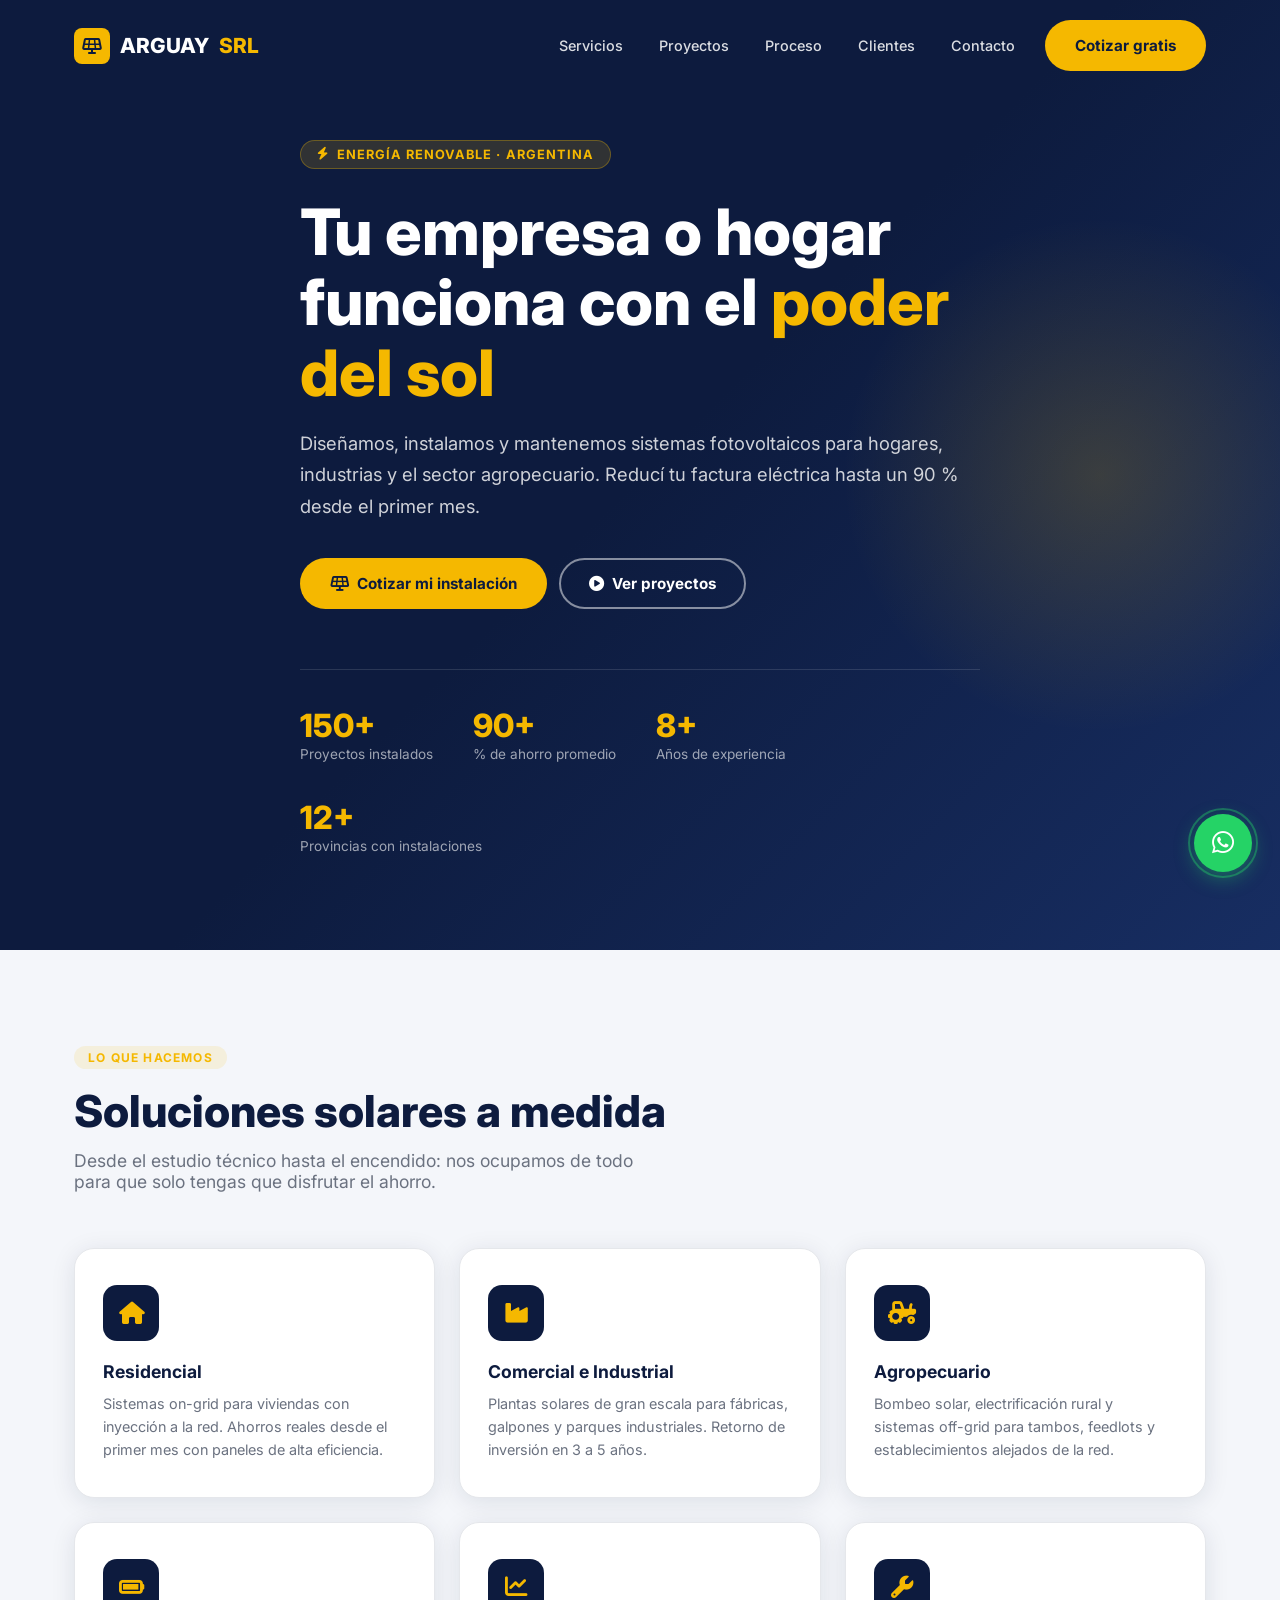
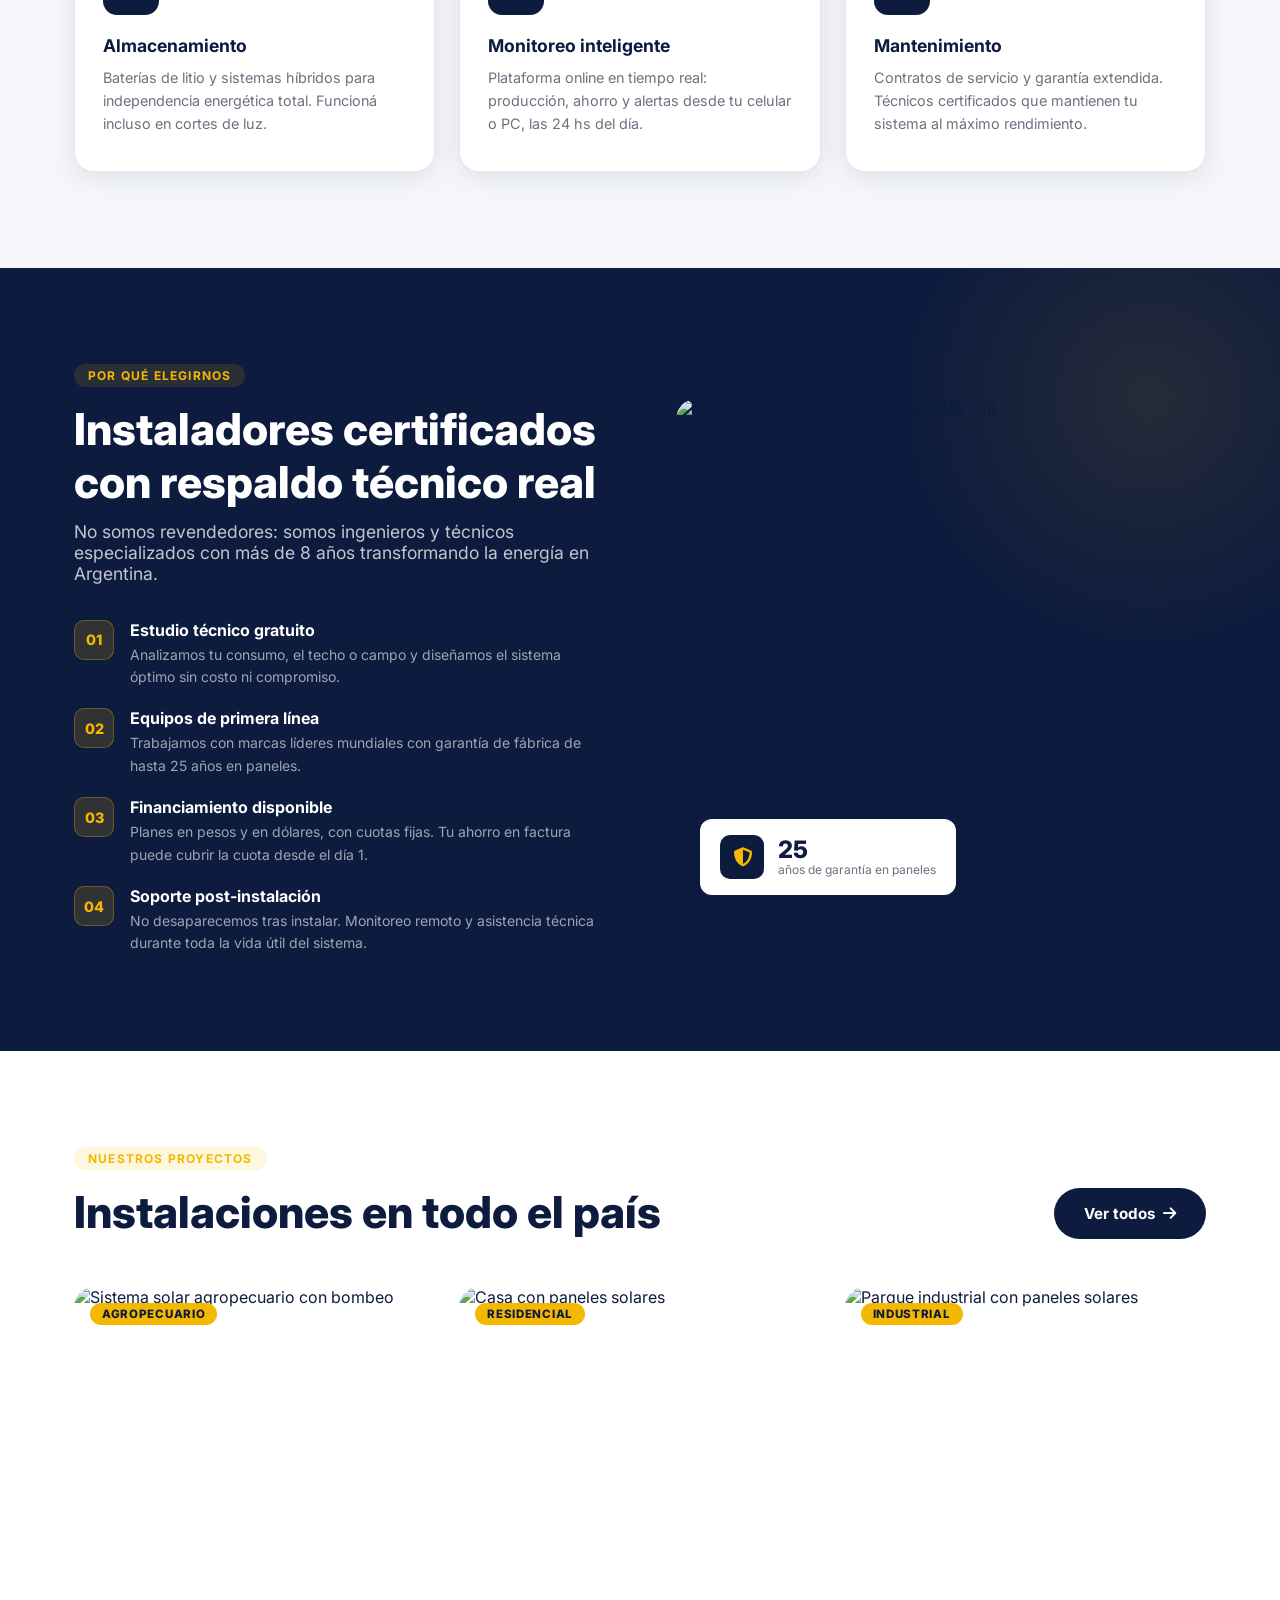
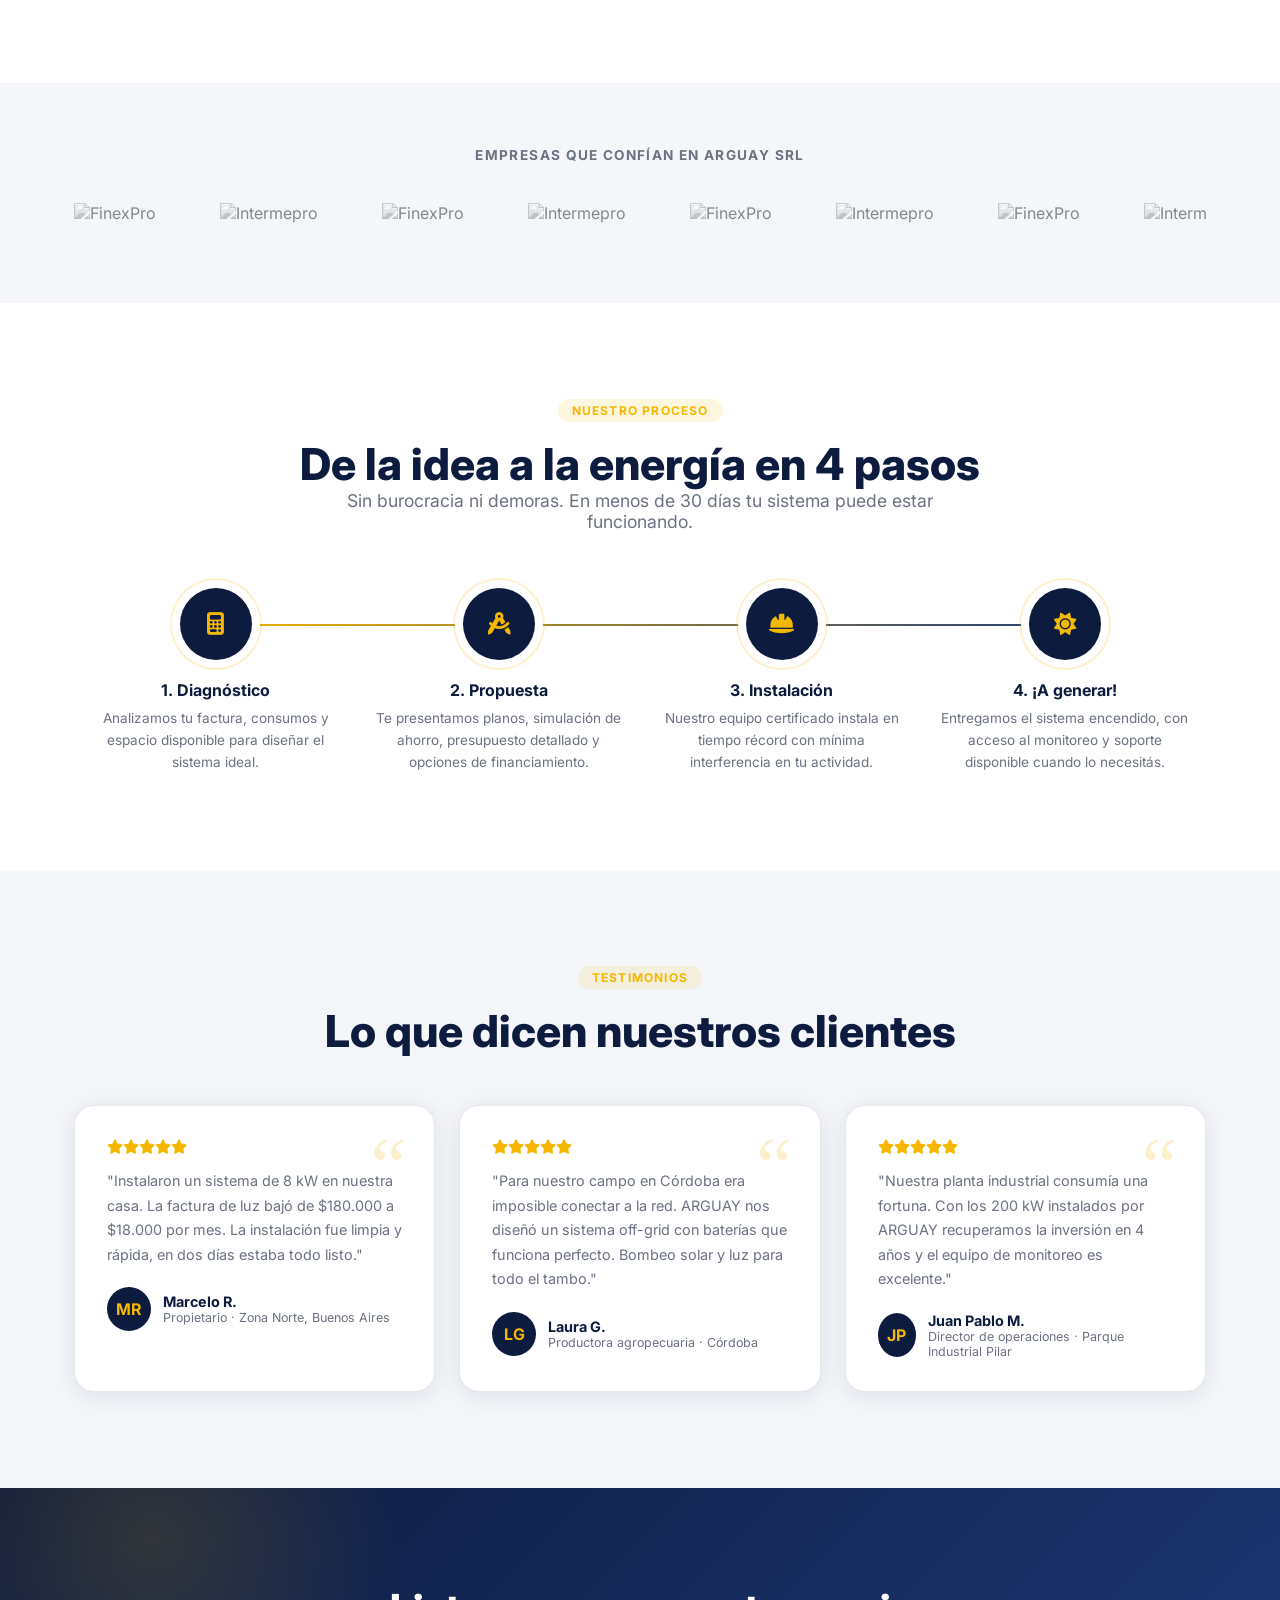
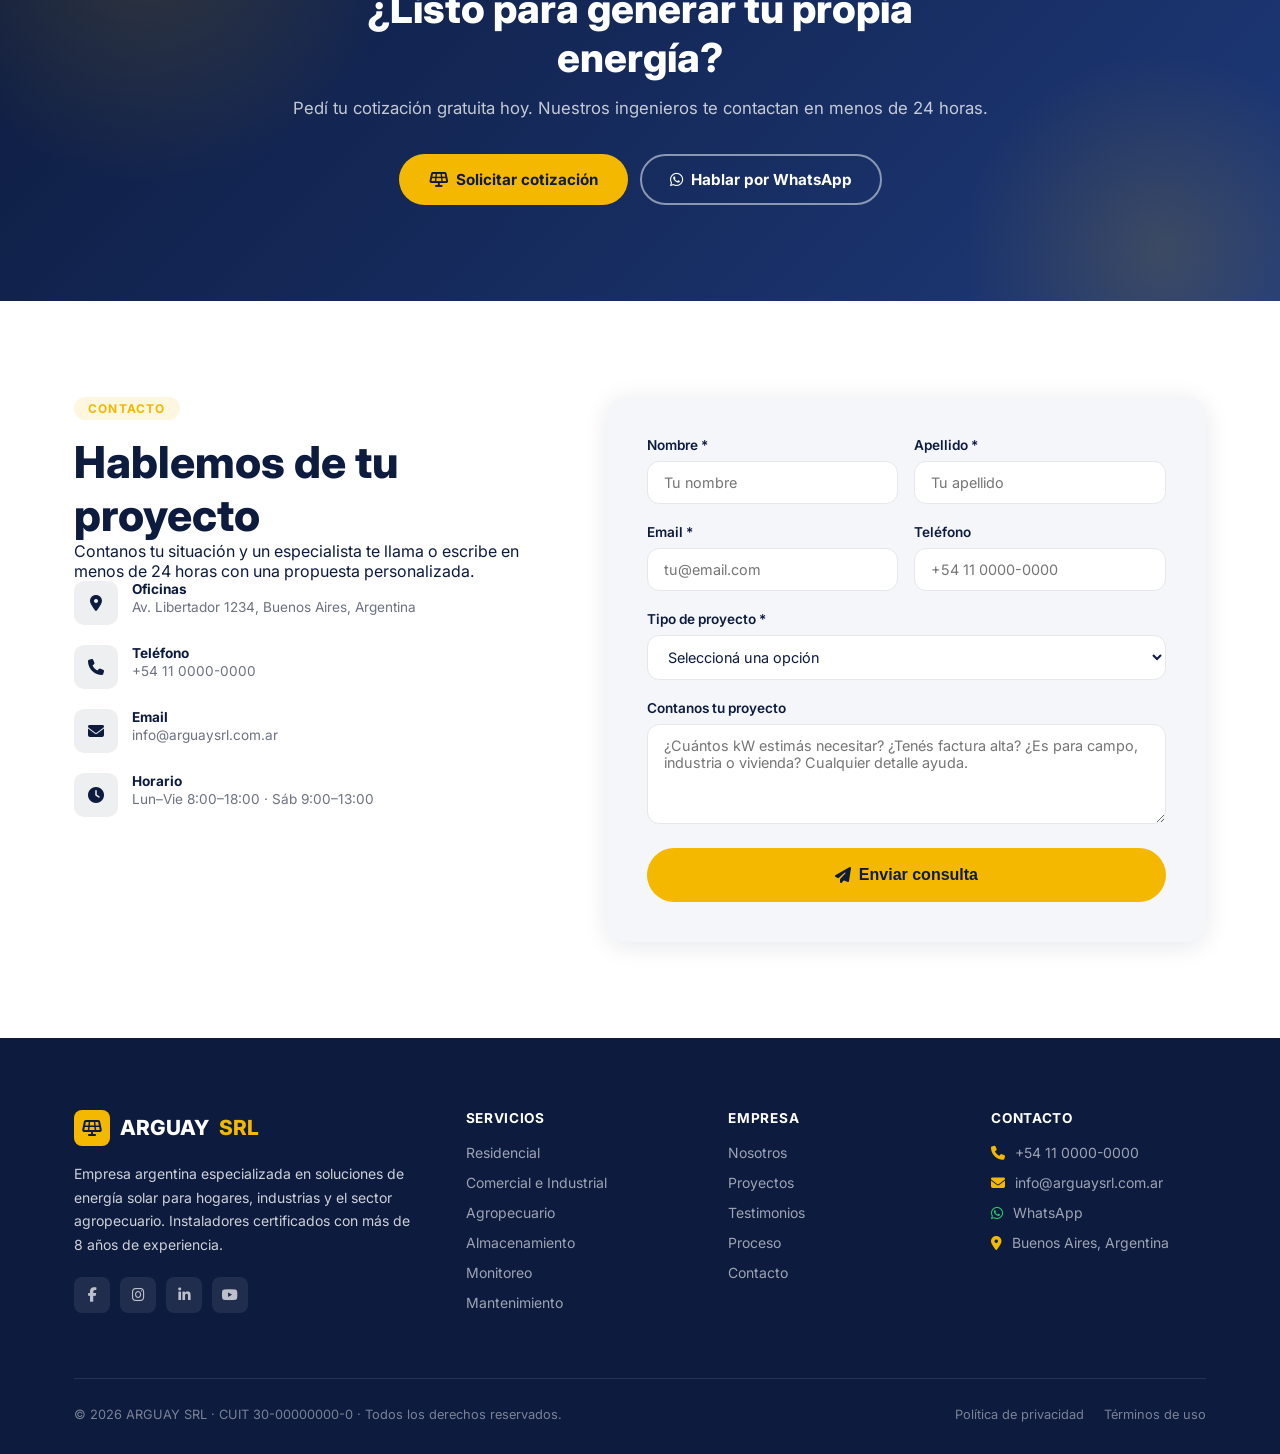
==== arguay-srl/index.html @ b98e87be "Add ARGUAY SRL solar energy website Sitio web completo HTML5/CSS/JS para empresa de energía solar ar" ====
<!DOCTYPE html>
<html lang="es">
<head>
  <meta charset="UTF-8" />
  <meta name="viewport" content="width=device-width, initial-scale=1.0" />
  <meta name="description" content="ARGUAY SRL — Soluciones en energía solar para hogares, empresas y el agro en Argentina. Paneles solares, instalación certificada y financiamiento disponible." />
  <meta name="keywords" content="energía solar Argentina, paneles solares, ARGUAY SRL, energía renovable, instalación solar, fotovoltaico" />
  <meta name="author" content="ARGUAY SRL" />
  <meta property="og:title" content="ARGUAY SRL | Energía Solar en Argentina" />
  <meta property="og:description" content="Soluciones en energía solar para hogares, empresas y el agro. Instalación certificada y financiamiento disponible." />
  <meta property="og:type" content="website" />
  <title>ARGUAY SRL | Energía Solar en Argentina</title>

  <!-- Preconnect para performance -->
  <link rel="preconnect" href="https://fonts.googleapis.com" />
  <link rel="preconnect" href="https://fonts.gstatic.com" crossorigin />
  <link href="https://fonts.googleapis.com/css2?family=Inter:wght@400;500;600;700;800&display=swap" rel="stylesheet" />
  <link rel="stylesheet" href="https://cdnjs.cloudflare.com/ajax/libs/font-awesome/6.5.0/css/all.min.css" />

  <style>
    /* ========== TOKENS ========== */
    :root {
      --azul:        #0D1B3E;
      --azul-medio:  #1A2F5E;
      --azul-claro:  #1E3A7A;
      --amarillo:    #F5B800;
      --amarillo-h:  #D9A300;
      --blanco:      #FFFFFF;
      --gris-bg:     #F4F6FA;
      --gris-texto:  #6B7280;
      --gris-borde:  #E5E7EB;
      --radio:       12px;
      --radio-lg:    20px;
      --shadow:      0 4px 24px rgba(13,27,62,.10);
      --shadow-lg:   0 12px 48px rgba(13,27,62,.18);
      --ease:        cubic-bezier(.22,1,.36,1);
      --t:           .35s;
    }

    /* ========== RESET ========== */
    *, *::before, *::after { box-sizing: border-box; margin: 0; padding: 0; }
    html { scroll-behavior: smooth; font-size: 16px; }
    body {
      font-family: 'Inter', -apple-system, sans-serif;
      color: var(--azul);
      background: var(--blanco);
      overflow-x: hidden;
    }
    img { max-width: 100%; display: block; }
    a  { color: inherit; text-decoration: none; }
    ul { list-style: none; }

    /* ========== UTILIDADES ========== */
    .container { max-width: 1180px; margin: 0 auto; padding: 0 24px; }
    .section    { padding: 96px 0; }
    .section-sm { padding: 64px 0; }
    .tag {
      display: inline-block;
      font-size: .75rem;
      font-weight: 700;
      letter-spacing: .1em;
      text-transform: uppercase;
      color: var(--amarillo);
      background: rgba(245,184,0,.12);
      border-radius: 99px;
      padding: 4px 14px;
      margin-bottom: 16px;
    }
    .h2 {
      font-size: clamp(1.75rem, 4vw, 2.75rem);
      font-weight: 800;
      line-height: 1.2;
      color: var(--azul);
    }
    .h2-blanco { color: var(--blanco); }
    .subtitulo {
      font-size: 1.1rem;
      color: var(--gris-texto);
      margin-top: 12px;
      max-width: 600px;
    }
    .subtitulo-blanco { color: rgba(255,255,255,.75); }
    .btn {
      display: inline-flex;
      align-items: center;
      gap: 8px;
      padding: 14px 28px;
      border-radius: 99px;
      font-weight: 700;
      font-size: .95rem;
      cursor: pointer;
      border: 2px solid transparent;
      transition: background var(--t) var(--ease),
                  transform var(--t) var(--ease),
                  box-shadow var(--t) var(--ease);
    }
    .btn:hover { transform: translateY(-2px); }
    .btn-amarillo {
      background: var(--amarillo);
      color: var(--azul);
    }
    .btn-amarillo:hover { background: var(--amarillo-h); box-shadow: 0 8px 24px rgba(245,184,0,.4); }
    .btn-outline-blanco {
      background: transparent;
      border-color: rgba(255,255,255,.5);
      color: var(--blanco);
    }
    .btn-outline-blanco:hover { background: rgba(255,255,255,.1); border-color: var(--blanco); }
    .btn-azul {
      background: var(--azul);
      color: var(--blanco);
    }
    .btn-azul:hover { background: var(--azul-medio); box-shadow: var(--shadow); }
    .reveal {
      opacity: 0;
      transform: translateY(32px);
      transition: opacity .7s var(--ease), transform .7s var(--ease);
    }
    .reveal.visible { opacity: 1; transform: none; }
    @media (prefers-reduced-motion: reduce) {
      .reveal { opacity: 1; transform: none; transition: none; }
    }

    /* ========== HEADER ========== */
    #main-header {
      position: fixed;
      top: 0; left: 0; right: 0;
      z-index: 1000;
      padding: 20px 0;
      transition: background var(--t) var(--ease),
                  padding var(--t) var(--ease),
                  box-shadow var(--t) var(--ease);
    }
    #main-header.scrolled {
      background: rgba(13,27,62,.97);
      backdrop-filter: blur(12px);
      padding: 12px 0;
      box-shadow: 0 2px 24px rgba(0,0,0,.25);
    }
    .header-inner {
      display: flex;
      align-items: center;
      justify-content: space-between;
    }
    .logo {
      display: flex;
      align-items: center;
      gap: 10px;
      font-weight: 800;
      font-size: 1.3rem;
      color: var(--blanco);
    }
    .logo-icon {
      width: 36px; height: 36px;
      background: var(--amarillo);
      border-radius: 8px;
      display: flex; align-items: center; justify-content: center;
      color: var(--azul);
      font-size: 1rem;
    }
    .logo span { color: var(--amarillo); }
    nav { display: flex; align-items: center; gap: 8px; }
    .nav-link {
      font-size: .9rem;
      font-weight: 500;
      color: rgba(255,255,255,.85);
      padding: 8px 14px;
      border-radius: 8px;
      transition: color var(--t), background var(--t);
    }
    .nav-link:hover { color: var(--blanco); background: rgba(255,255,255,.1); }
    .nav-cta { margin-left: 8px; }
    #mobile-menu {
      display: none;
      background: none;
      border: none;
      color: var(--blanco);
      font-size: 1.4rem;
      cursor: pointer;
      padding: 8px;
    }
    #nav-wrapper {
      display: flex;
      align-items: center;
      gap: 4px;
    }

    /* ========== HERO ========== */
    #hero {
      min-height: 100vh;
      display: flex;
      align-items: center;
      position: relative;
      overflow: hidden;
      background: var(--azul);
    }
    .hero-bg {
      position: absolute;
      inset: 0;
      background: url('assets/hero-bg.jpg') center/cover no-repeat;
      opacity: .22;
    }
    .hero-gradient {
      position: absolute;
      inset: 0;
      background: linear-gradient(
        135deg,
        rgba(13,27,62,1) 0%,
        rgba(13,27,62,.85) 50%,
        rgba(30,58,122,.6) 100%
      );
    }
    .hero-content {
      position: relative;
      z-index: 1;
      padding: 140px 0 96px;
      max-width: 680px;
    }
    .hero-badge {
      display: inline-flex;
      align-items: center;
      gap: 8px;
      background: rgba(245,184,0,.15);
      border: 1px solid rgba(245,184,0,.3);
      color: var(--amarillo);
      border-radius: 99px;
      padding: 6px 16px;
      font-size: .8rem;
      font-weight: 700;
      letter-spacing: .08em;
      text-transform: uppercase;
      margin-bottom: 28px;
    }
    .hero-h1 {
      font-size: clamp(2.2rem, 5.5vw, 4rem);
      font-weight: 800;
      line-height: 1.1;
      color: var(--blanco);
      margin-bottom: 20px;
    }
    .hero-h1 em {
      font-style: normal;
      color: var(--amarillo);
    }
    .hero-p {
      font-size: 1.15rem;
      color: rgba(255,255,255,.8);
      line-height: 1.7;
      margin-bottom: 36px;
    }
    .hero-btns { display: flex; gap: 12px; flex-wrap: wrap; }
    .hero-stats {
      display: flex;
      gap: 40px;
      margin-top: 60px;
      padding-top: 40px;
      border-top: 1px solid rgba(255,255,255,.12);
      flex-wrap: wrap;
    }
    .stat-num {
      font-size: 2rem;
      font-weight: 800;
      color: var(--amarillo);
      line-height: 1;
    }
    .stat-lbl {
      font-size: .85rem;
      color: rgba(255,255,255,.6);
      margin-top: 4px;
    }
    /* decorativo solar */
    .hero-solar {
      position: absolute;
      right: -80px; top: 50%;
      transform: translateY(-50%);
      width: 520px; height: 520px;
      border-radius: 50%;
      background: radial-gradient(circle at center, rgba(245,184,0,.18) 0%, transparent 70%);
      pointer-events: none;
    }

    /* ========== SERVICIOS ========== */
    #servicios { background: var(--gris-bg); }
    .servicios-grid {
      display: grid;
      grid-template-columns: repeat(auto-fit, minmax(280px, 1fr));
      gap: 24px;
      margin-top: 56px;
    }
    .servicio-card {
      background: var(--blanco);
      border-radius: var(--radio-lg);
      padding: 36px 28px;
      box-shadow: var(--shadow);
      border: 1px solid var(--gris-borde);
      transition: transform var(--t) var(--ease), box-shadow var(--t) var(--ease);
    }
    .servicio-card:hover {
      transform: translateY(-6px);
      box-shadow: var(--shadow-lg);
    }
    .servicio-icon {
      width: 56px; height: 56px;
      border-radius: 14px;
      background: var(--azul);
      display: flex; align-items: center; justify-content: center;
      color: var(--amarillo);
      font-size: 1.4rem;
      margin-bottom: 20px;
    }
    .servicio-card h3 {
      font-size: 1.1rem;
      font-weight: 700;
      margin-bottom: 10px;
    }
    .servicio-card p {
      font-size: .9rem;
      color: var(--gris-texto);
      line-height: 1.6;
    }

    /* ========== POR QUÉ ARGUAY ========== */
    #porque {
      background: var(--azul);
      overflow: hidden;
      position: relative;
    }
    #porque::before {
      content: '';
      position: absolute;
      top: -120px; right: -120px;
      width: 500px; height: 500px;
      border-radius: 50%;
      background: radial-gradient(circle, rgba(245,184,0,.1) 0%, transparent 70%);
    }
    .porque-inner {
      display: grid;
      grid-template-columns: 1fr 1fr;
      gap: 72px;
      align-items: center;
    }
    .porque-list { margin-top: 36px; display: flex; flex-direction: column; gap: 20px; }
    .porque-item {
      display: flex;
      gap: 16px;
      align-items: flex-start;
    }
    .porque-num {
      flex-shrink: 0;
      width: 40px; height: 40px;
      border-radius: 10px;
      background: rgba(245,184,0,.15);
      border: 1px solid rgba(245,184,0,.3);
      display: flex; align-items: center; justify-content: center;
      color: var(--amarillo);
      font-weight: 800;
      font-size: .9rem;
    }
    .porque-item h4 {
      font-size: 1rem;
      font-weight: 700;
      color: var(--blanco);
      margin-bottom: 4px;
    }
    .porque-item p {
      font-size: .875rem;
      color: rgba(255,255,255,.6);
      line-height: 1.6;
    }
    .porque-img-wrap {
      position: relative;
      border-radius: var(--radio-lg);
      overflow: hidden;
    }
    .porque-img-wrap img {
      width: 100%;
      height: 520px;
      object-fit: cover;
      border-radius: var(--radio-lg);
    }
    .porque-badge {
      position: absolute;
      bottom: 24px; left: 24px;
      background: var(--blanco);
      border-radius: var(--radio);
      padding: 16px 20px;
      box-shadow: var(--shadow-lg);
      display: flex;
      gap: 14px;
      align-items: center;
    }
    .porque-badge-icon {
      width: 44px; height: 44px;
      background: var(--azul);
      border-radius: 10px;
      display: flex; align-items: center; justify-content: center;
      color: var(--amarillo);
      font-size: 1.2rem;
    }
    .porque-badge-num { font-size: 1.5rem; font-weight: 800; color: var(--azul); line-height:1; }
    .porque-badge-lbl { font-size: .75rem; color: var(--gris-texto); }

    /* ========== PROYECTOS ========== */
    #proyectos { background: var(--blanco); }
    .proyectos-intro {
      display: flex;
      justify-content: space-between;
      align-items: flex-end;
      margin-bottom: 48px;
      gap: 24px;
      flex-wrap: wrap;
    }
    .proyectos-grid {
      display: grid;
      grid-template-columns: repeat(3, 1fr);
      gap: 24px;
    }
    .proyecto-card {
      border-radius: var(--radio-lg);
      overflow: hidden;
      position: relative;
      cursor: pointer;
    }
    .proyecto-card img {
      width: 100%;
      height: 300px;
      object-fit: cover;
      transition: transform .5s var(--ease);
    }
    .proyecto-card:hover img { transform: scale(1.06); }
    .proyecto-overlay {
      position: absolute;
      inset: 0;
      background: linear-gradient(to top, rgba(13,27,62,.9) 0%, transparent 55%);
      display: flex;
      flex-direction: column;
      justify-content: flex-end;
      padding: 24px;
      opacity: 0;
      transition: opacity var(--t) var(--ease);
    }
    .proyecto-card:hover .proyecto-overlay { opacity: 1; }
    .proyecto-cat {
      font-size: .75rem;
      font-weight: 700;
      letter-spacing: .08em;
      text-transform: uppercase;
      color: var(--amarillo);
      margin-bottom: 6px;
    }
    .proyecto-overlay h3 { font-size: 1.1rem; color: var(--blanco); font-weight: 700; }
    .proyecto-tag {
      position: absolute;
      top: 16px; left: 16px;
      background: var(--amarillo);
      color: var(--azul);
      font-size: .72rem;
      font-weight: 800;
      letter-spacing: .06em;
      text-transform: uppercase;
      padding: 4px 12px;
      border-radius: 99px;
    }

    /* ========== CLIENTES ========== */
    #clientes { background: var(--gris-bg); padding: 64px 0; }
    .clientes-titulo {
      text-align: center;
      font-size: .85rem;
      font-weight: 700;
      letter-spacing: .1em;
      text-transform: uppercase;
      color: var(--gris-texto);
      margin-bottom: 40px;
    }
    .clientes-track-wrap { overflow: hidden; }
    .clientes-track {
      display: flex;
      gap: 64px;
      align-items: center;
      animation: slide 22s linear infinite;
      width: max-content;
    }
    .clientes-track img {
      height: 36px;
      width: auto;
      filter: grayscale(1);
      opacity: .5;
      transition: filter .3s, opacity .3s;
    }
    .clientes-track img:hover { filter: none; opacity: 1; }
    @keyframes slide {
      from { transform: translateX(0); }
      to   { transform: translateX(-50%); }
    }

    /* ========== PROCESO ========== */
    #proceso { background: var(--blanco); }
    .proceso-grid {
      display: grid;
      grid-template-columns: repeat(auto-fit, minmax(220px, 1fr));
      gap: 0;
      margin-top: 56px;
      position: relative;
    }
    .proceso-grid::before {
      content: '';
      position: absolute;
      top: 36px; left: 10%; right: 10%;
      height: 2px;
      background: linear-gradient(to right, var(--amarillo), var(--azul-claro));
      z-index: 0;
    }
    .proceso-step {
      display: flex;
      flex-direction: column;
      align-items: center;
      text-align: center;
      padding: 0 16px;
      position: relative;
      z-index: 1;
    }
    .proceso-circle {
      width: 72px; height: 72px;
      border-radius: 50%;
      background: var(--azul);
      display: flex; align-items: center; justify-content: center;
      color: var(--amarillo);
      font-size: 1.4rem;
      margin-bottom: 20px;
      box-shadow: 0 0 0 8px var(--blanco), 0 0 0 10px rgba(245,184,0,.2);
    }
    .proceso-step h4 { font-size: 1rem; font-weight: 700; margin-bottom: 8px; }
    .proceso-step p  { font-size: .85rem; color: var(--gris-texto); line-height: 1.6; }

    /* ========== TESTIMONIOS ========== */
    #testimonios { background: var(--gris-bg); }
    .testimonios-grid {
      display: grid;
      grid-template-columns: repeat(auto-fit, minmax(300px, 1fr));
      gap: 24px;
      margin-top: 48px;
    }
    .testimonio-card {
      background: var(--blanco);
      border-radius: var(--radio-lg);
      padding: 32px;
      box-shadow: var(--shadow);
      border: 1px solid var(--gris-borde);
      position: relative;
    }
    .testimonio-card::before {
      content: '\201C';
      position: absolute;
      top: 20px; right: 28px;
      font-size: 5rem;
      line-height: 1;
      color: var(--amarillo);
      opacity: .2;
      font-family: Georgia, serif;
    }
    .estrellas { color: var(--amarillo); font-size: .9rem; margin-bottom: 14px; }
    .testimonio-card p {
      font-size: .9rem;
      color: var(--gris-texto);
      line-height: 1.7;
      margin-bottom: 20px;
    }
    .testimonio-autor {
      display: flex;
      align-items: center;
      gap: 12px;
    }
    .autor-avatar {
      width: 44px; height: 44px;
      border-radius: 50%;
      background: var(--azul);
      display: flex; align-items: center; justify-content: center;
      color: var(--amarillo);
      font-weight: 700;
      font-size: 1rem;
    }
    .autor-nombre { font-weight: 700; font-size: .9rem; }
    .autor-cargo  { font-size: .78rem; color: var(--gris-texto); }

    /* ========== CTA BANDA ========== */
    #cta-banda {
      background: linear-gradient(135deg, var(--azul) 0%, var(--azul-claro) 100%);
      text-align: center;
      padding: 96px 24px;
      position: relative;
      overflow: hidden;
    }
    #cta-banda::before, #cta-banda::after {
      content: '';
      position: absolute;
      border-radius: 50%;
      background: radial-gradient(circle, rgba(245,184,0,.15) 0%, transparent 70%);
    }
    #cta-banda::before { width: 500px; height: 500px; top: -200px; left: -100px; }
    #cta-banda::after  { width: 400px; height: 400px; bottom: -150px; right: -80px; }
    .cta-content { position: relative; z-index: 1; max-width: 700px; margin: 0 auto; }
    .cta-content h2 {
      font-size: clamp(1.75rem, 4vw, 2.5rem);
      font-weight: 800;
      color: var(--blanco);
      margin-bottom: 16px;
    }
    .cta-content p { font-size: 1.05rem; color: rgba(255,255,255,.75); margin-bottom: 36px; }
    .cta-btns { display: flex; gap: 12px; justify-content: center; flex-wrap: wrap; }

    /* ========== CONTACTO ========== */
    #contacto { background: var(--blanco); }
    .contacto-inner {
      display: grid;
      grid-template-columns: 1fr 1.3fr;
      gap: 72px;
      align-items: start;
    }
    .contacto-info h2 { margin-bottom: 16px; }
    .contacto-info p { color: var(--gris-texto); line-height: 1.7; margin-bottom: 36px; }
    .contact-item {
      display: flex;
      align-items: flex-start;
      gap: 14px;
      margin-bottom: 20px;
    }
    .contact-icon {
      width: 44px; height: 44px;
      border-radius: 10px;
      background: rgba(13,27,62,.07);
      display: flex; align-items: center; justify-content: center;
      color: var(--azul);
      font-size: 1rem;
      flex-shrink: 0;
    }
    .contact-item h4 { font-size: .85rem; font-weight: 700; margin-bottom: 2px; }
    .contact-item p  { font-size: .85rem; color: var(--gris-texto); }
    .form-card {
      background: var(--gris-bg);
      border-radius: var(--radio-lg);
      padding: 40px;
      box-shadow: var(--shadow);
    }
    .form-row {
      display: grid;
      grid-template-columns: 1fr 1fr;
      gap: 16px;
    }
    .form-group { margin-bottom: 20px; }
    .form-group label {
      display: block;
      font-size: .85rem;
      font-weight: 600;
      color: var(--azul);
      margin-bottom: 8px;
    }
    .form-group input,
    .form-group select,
    .form-group textarea {
      width: 100%;
      padding: 12px 16px;
      border: 1.5px solid var(--gris-borde);
      border-radius: var(--radio);
      font-family: inherit;
      font-size: .9rem;
      color: var(--azul);
      background: var(--blanco);
      transition: border-color var(--t);
      outline: none;
    }
    .form-group input:focus,
    .form-group select:focus,
    .form-group textarea:focus {
      border-color: var(--azul-claro);
    }
    .form-group textarea { resize: vertical; min-height: 100px; }
    .btn-submit {
      width: 100%;
      justify-content: center;
      padding: 16px;
      font-size: 1rem;
    }
    .form-msg {
      display: none;
      padding: 14px 16px;
      border-radius: var(--radio);
      font-size: .875rem;
      font-weight: 600;
      margin-bottom: 16px;
    }
    .form-msg.ok  { background: #d1fae5; color: #065f46; display: block; }
    .form-msg.err { background: #fee2e2; color: #991b1b; display: block; }

    /* ========== FOOTER ========== */
    footer {
      background: var(--azul);
      color: rgba(255,255,255,.8);
      padding: 72px 0 32px;
    }
    .footer-grid {
      display: grid;
      grid-template-columns: 1.6fr 1fr 1fr 1fr;
      gap: 48px;
      margin-bottom: 56px;
    }
    .footer-logo { margin-bottom: 16px; }
    .footer-desc { font-size: .875rem; line-height: 1.7; }
    .footer-social { display: flex; gap: 10px; margin-top: 20px; }
    .social-link {
      width: 36px; height: 36px;
      border-radius: 8px;
      background: rgba(255,255,255,.08);
      display: flex; align-items: center; justify-content: center;
      color: rgba(255,255,255,.7);
      font-size: .9rem;
      transition: background var(--t), color var(--t);
    }
    .social-link:hover { background: var(--amarillo); color: var(--azul); }
    .footer-col h4 {
      font-size: .85rem;
      font-weight: 700;
      color: var(--blanco);
      letter-spacing: .05em;
      text-transform: uppercase;
      margin-bottom: 16px;
    }
    .footer-col li { margin-bottom: 10px; }
    .footer-col a {
      font-size: .875rem;
      color: rgba(255,255,255,.6);
      transition: color var(--t);
    }
    .footer-col a:hover { color: var(--amarillo); }
    .footer-bottom {
      display: flex;
      justify-content: space-between;
      align-items: center;
      padding-top: 28px;
      border-top: 1px solid rgba(255,255,255,.1);
      gap: 16px;
      flex-wrap: wrap;
    }
    .footer-bottom p { font-size: .8rem; color: rgba(255,255,255,.45); }
    .footer-legal { display: flex; gap: 20px; }
    .footer-legal a { font-size: .8rem; color: rgba(255,255,255,.45); transition: color var(--t); }
    .footer-legal a:hover { color: var(--amarillo); }

    /* ========== WHATSAPP WIDGET ========== */
    .wa-widget {
      position: fixed;
      bottom: 28px;
      right: 28px;
      z-index: 9999;
    }
    .wa-button {
      width: 58px; height: 58px;
      background: #25D366;
      border-radius: 50%;
      display: flex; align-items: center; justify-content: center;
      color: var(--blanco);
      font-size: 1.6rem;
      cursor: pointer;
      box-shadow: 0 6px 20px rgba(37,211,102,.4);
      transition: transform var(--t) var(--ease), box-shadow var(--t);
      position: relative;
      z-index: 2;
    }
    .wa-button:hover {
      transform: scale(1.08);
      box-shadow: 0 10px 30px rgba(37,211,102,.55);
    }
    .wa-pulse {
      position: absolute;
      inset: -6px;
      border-radius: 50%;
      border: 2px solid rgba(37,211,102,.4);
      animation: pulse-ring 2s ease-out infinite;
    }
    @keyframes pulse-ring {
      0%   { transform: scale(1); opacity: .8; }
      100% { transform: scale(1.5); opacity: 0; }
    }
    .wa-panel {
      position: absolute;
      bottom: 70px; right: 0;
      width: 300px;
      background: var(--blanco);
      border-radius: 16px;
      overflow: hidden;
      box-shadow: 0 16px 48px rgba(0,0,0,.18);
      transform: scale(.9) translateY(10px);
      opacity: 0;
      pointer-events: none;
      transition: transform var(--t) var(--ease), opacity var(--t);
    }
    .wa-panel.active {
      transform: scale(1) translateY(0);
      opacity: 1;
      pointer-events: all;
    }
    .wa-header {
      background: #075E54;
      padding: 16px 18px;
      display: flex;
      align-items: center;
      gap: 12px;
    }
    .wa-header i:first-child { font-size: 1.4rem; color: #25D366; }
    .wa-header-info h4 { color: var(--blanco); font-size: .9rem; font-weight: 700; }
    .wa-header-info p { color: rgba(255,255,255,.7); font-size: .75rem; }
    .wa-close-btn { margin-left: auto; color: rgba(255,255,255,.7); cursor: pointer; }
    .wa-body { padding: 20px 18px; }
    .wa-message {
      background: #DCF8C6;
      border-radius: 12px 12px 12px 0;
      padding: 12px 14px;
      font-size: .875rem;
      color: #333;
      line-height: 1.5;
      margin-bottom: 16px;
    }
    .wa-cta {
      display: block;
      background: #25D366;
      color: var(--blanco);
      text-align: center;
      padding: 12px;
      border-radius: 10px;
      font-weight: 700;
      font-size: .9rem;
      transition: background var(--t);
    }
    .wa-cta:hover { background: #20ba59; }

    /* ========== SCROLL TOP ========== */
    #scroll-top {
      position: fixed;
      bottom: 100px; right: 28px;
      width: 44px; height: 44px;
      background: var(--azul);
      color: var(--blanco);
      border: none;
      border-radius: 12px;
      display: flex; align-items: center; justify-content: center;
      cursor: pointer;
      opacity: 0;
      pointer-events: none;
      transition: opacity var(--t), transform var(--t) var(--ease);
      z-index: 999;
      box-shadow: var(--shadow);
    }
    #scroll-top.visible { opacity: 1; pointer-events: all; }
    #scroll-top:hover { transform: translateY(-4px); }

    /* ========== RESPONSIVE ========== */
    @media (max-width: 1024px) {
      .porque-inner   { grid-template-columns: 1fr; }
      .porque-img-wrap { display: none; }
      .footer-grid    { grid-template-columns: 1fr 1fr; }
      .proyectos-grid { grid-template-columns: 1fr 1fr; }
      .contacto-inner { grid-template-columns: 1fr; }
    }
    @media (max-width: 768px) {
      .section { padding: 72px 0; }
      .servicios-grid  { grid-template-columns: 1fr; }
      .proyectos-grid  { grid-template-columns: 1fr; }
      .proceso-grid::before { display: none; }
      .hero-stats { gap: 24px; }
      .footer-grid { grid-template-columns: 1fr; gap: 32px; }
      .form-row   { grid-template-columns: 1fr; }
      nav         { display: none; }
      #mobile-menu { display: flex; }
      #nav-wrapper {
        display: none;
        position: fixed;
        inset: 0;
        background: var(--azul);
        flex-direction: column;
        justify-content: center;
        align-items: center;
        gap: 24px;
        z-index: 999;
      }
      #nav-wrapper.active { display: flex; }
      #nav-wrapper .nav-link {
        font-size: 1.2rem;
        padding: 12px 24px;
      }
      #nav-wrapper .nav-cta { margin-left: 0; }
      .footer-bottom { flex-direction: column; text-align: center; }
    }
  </style>
</head>
<body>

<!-- ===================== HEADER ===================== -->
<header id="main-header">
  <div class="container header-inner">
    <a href="#hero" class="logo">
      <div class="logo-icon"><i class="fas fa-solar-panel"></i></div>
      ARGUAY <span>SRL</span>
    </a>

    <button id="mobile-menu" aria-label="Menú"><i class="fas fa-bars"></i></button>

    <div id="nav-wrapper">
      <nav>
        <a href="#servicios"   class="nav-link">Servicios</a>
        <a href="#proyectos"   class="nav-link">Proyectos</a>
        <a href="#proceso"     class="nav-link">Proceso</a>
        <a href="#testimonios" class="nav-link">Clientes</a>
        <a href="#contacto"    class="nav-link">Contacto</a>
        <a href="#contacto"    class="btn btn-amarillo nav-cta">Cotizar gratis</a>
      </nav>
    </div>
  </div>
</header>

<!-- ===================== HERO ===================== -->
<section id="hero">
  <div class="hero-bg"></div>
  <div class="hero-gradient"></div>
  <div class="hero-solar"></div>
  <div class="container">
    <div class="hero-content">
      <div class="hero-badge"><i class="fas fa-bolt"></i> Energía Renovable · Argentina</div>
      <h1 class="hero-h1">Tu empresa o hogar funciona con el <em>poder del sol</em></h1>
      <p class="hero-p">
        Diseñamos, instalamos y mantenemos sistemas fotovoltaicos para hogares,
        industrias y el sector agropecuario. Reducí tu factura eléctrica hasta un
        90 % desde el primer mes.
      </p>
      <div class="hero-btns">
        <a href="#contacto" class="btn btn-amarillo"><i class="fas fa-solar-panel"></i> Cotizar mi instalación</a>
        <a href="#proyectos" class="btn btn-outline-blanco"><i class="fas fa-play-circle"></i> Ver proyectos</a>
      </div>
      <div class="hero-stats">
        <div>
          <div class="stat-num" data-count="150">0</div>
          <div class="stat-lbl">Proyectos instalados</div>
        </div>
        <div>
          <div class="stat-num" data-count="90">0</div>
          <div class="stat-lbl">% de ahorro promedio</div>
        </div>
        <div>
          <div class="stat-num" data-count="8">0</div>
          <div class="stat-lbl">Años de experiencia</div>
        </div>
        <div>
          <div class="stat-num" data-count="12">0</div>
          <div class="stat-lbl">Provincias con instalaciones</div>
        </div>
      </div>
    </div>
  </div>
</section>

<!-- ===================== SERVICIOS ===================== -->
<section id="servicios" class="section">
  <div class="container">
    <div class="reveal">
      <div class="tag">Lo que hacemos</div>
      <h2 class="h2">Soluciones solares a medida</h2>
      <p class="subtitulo">Desde el estudio técnico hasta el encendido: nos ocupamos de todo para que solo tengas que disfrutar el ahorro.</p>
    </div>
    <div class="servicios-grid">
      <div class="servicio-card reveal">
        <div class="servicio-icon"><i class="fas fa-home"></i></div>
        <h3>Residencial</h3>
        <p>Sistemas on-grid para viviendas con inyección a la red. Ahorros reales desde el primer mes con paneles de alta eficiencia.</p>
      </div>
      <div class="servicio-card reveal">
        <div class="servicio-icon"><i class="fas fa-industry"></i></div>
        <h3>Comercial e Industrial</h3>
        <p>Plantas solares de gran escala para fábricas, galpones y parques industriales. Retorno de inversión en 3 a 5 años.</p>
      </div>
      <div class="servicio-card reveal">
        <div class="servicio-icon"><i class="fas fa-tractor"></i></div>
        <h3>Agropecuario</h3>
        <p>Bombeo solar, electrificación rural y sistemas off-grid para tambos, feedlots y establecimientos alejados de la red.</p>
      </div>
      <div class="servicio-card reveal">
        <div class="servicio-icon"><i class="fas fa-battery-full"></i></div>
        <h3>Almacenamiento</h3>
        <p>Baterías de litio y sistemas híbridos para independencia energética total. Funcioná incluso en cortes de luz.</p>
      </div>
      <div class="servicio-card reveal">
        <div class="servicio-icon"><i class="fas fa-chart-line"></i></div>
        <h3>Monitoreo inteligente</h3>
        <p>Plataforma online en tiempo real: producción, ahorro y alertas desde tu celular o PC, las 24 hs del día.</p>
      </div>
      <div class="servicio-card reveal">
        <div class="servicio-icon"><i class="fas fa-wrench"></i></div>
        <h3>Mantenimiento</h3>
        <p>Contratos de servicio y garantía extendida. Técnicos certificados que mantienen tu sistema al máximo rendimiento.</p>
      </div>
    </div>
  </div>
</section>

<!-- ===================== POR QUÉ ARGUAY ===================== -->
<section id="porque" class="section">
  <div class="container">
    <div class="porque-inner">
      <div class="reveal">
        <div class="tag">Por qué elegirnos</div>
        <h2 class="h2 h2-blanco">Instaladores certificados con respaldo técnico real</h2>
        <p class="subtitulo subtitulo-blanco">No somos revendedores: somos ingenieros y técnicos especializados con más de 8 años transformando la energía en Argentina.</p>
        <div class="porque-list">
          <div class="porque-item">
            <div class="porque-num">01</div>
            <div>
              <h4>Estudio técnico gratuito</h4>
              <p>Analizamos tu consumo, el techo o campo y diseñamos el sistema óptimo sin costo ni compromiso.</p>
            </div>
          </div>
          <div class="porque-item">
            <div class="porque-num">02</div>
            <div>
              <h4>Equipos de primera línea</h4>
              <p>Trabajamos con marcas líderes mundiales con garantía de fábrica de hasta 25 años en paneles.</p>
            </div>
          </div>
          <div class="porque-item">
            <div class="porque-num">03</div>
            <div>
              <h4>Financiamiento disponible</h4>
              <p>Planes en pesos y en dólares, con cuotas fijas. Tu ahorro en factura puede cubrir la cuota desde el día 1.</p>
            </div>
          </div>
          <div class="porque-item">
            <div class="porque-num">04</div>
            <div>
              <h4>Soporte post-instalación</h4>
              <p>No desaparecemos tras instalar. Monitoreo remoto y asistencia técnica durante toda la vida útil del sistema.</p>
            </div>
          </div>
        </div>
      </div>
      <div class="reveal">
        <div class="porque-img-wrap">
          <img src="assets/porque.jpg" alt="Instalación solar residencial ARGUAY SRL" loading="lazy" />
          <div class="porque-badge">
            <div class="porque-badge-icon"><i class="fas fa-shield-alt"></i></div>
            <div>
              <div class="porque-badge-num">25</div>
              <div class="porque-badge-lbl">años de garantía en paneles</div>
            </div>
          </div>
        </div>
      </div>
    </div>
  </div>
</section>

<!-- ===================== PROYECTOS ===================== -->
<section id="proyectos" class="section">
  <div class="container">
    <div class="proyectos-intro">
      <div class="reveal">
        <div class="tag">Nuestros proyectos</div>
        <h2 class="h2">Instalaciones en todo el país</h2>
      </div>
      <a href="#contacto" class="btn btn-azul reveal">Ver todos <i class="fas fa-arrow-right"></i></a>
    </div>
    <div class="proyectos-grid">
      <div class="proyecto-card reveal">
        <span class="proyecto-tag">Agropecuario</span>
        <img src="assets/proyecto-agro.jpg" alt="Sistema solar agropecuario con bombeo" loading="lazy" />
        <div class="proyecto-overlay">
          <div class="proyecto-cat">Bombeo solar · Córdoba</div>
          <h3>Establecimiento ganadero 24 kWp</h3>
        </div>
      </div>
      <div class="proyecto-card reveal">
        <span class="proyecto-tag">Residencial</span>
        <img src="assets/proyecto-residencial.jpg" alt="Casa con paneles solares" loading="lazy" />
        <div class="proyecto-overlay">
          <div class="proyecto-cat">On-grid · Buenos Aires</div>
          <h3>Vivienda premium 12 kWp</h3>
        </div>
      </div>
      <div class="proyecto-card reveal">
        <span class="proyecto-tag">Industrial</span>
        <img src="assets/proyecto-industrial.jpg" alt="Parque industrial con paneles solares" loading="lazy" />
        <div class="proyecto-overlay">
          <div class="proyecto-cat">Gran escala · Pilar</div>
          <h3>Parque industrial 500 kWp</h3>
        </div>
      </div>
    </div>
  </div>
</section>

<!-- ===================== CLIENTES ===================== -->
<section id="clientes" class="section-sm">
  <div class="container">
    <p class="clientes-titulo">Empresas que confían en ARGUAY SRL</p>
    <div class="clientes-track-wrap">
      <div class="clientes-track">
        <img src="assets/logo-finexpro.png" alt="FinexPro" />
        <img src="assets/logo-intermepro.png" alt="Intermepro" />
        <img src="assets/logo-finexpro.png" alt="FinexPro" />
        <img src="assets/logo-intermepro.png" alt="Intermepro" />
        <img src="assets/logo-finexpro.png" alt="FinexPro" />
        <img src="assets/logo-intermepro.png" alt="Intermepro" />
        <!-- duplicados para loop infinito -->
        <img src="assets/logo-finexpro.png" alt="FinexPro" />
        <img src="assets/logo-intermepro.png" alt="Intermepro" />
        <img src="assets/logo-finexpro.png" alt="FinexPro" />
        <img src="assets/logo-intermepro.png" alt="Intermepro" />
      </div>
    </div>
  </div>
</section>

<!-- ===================== PROCESO ===================== -->
<section id="proceso" class="section">
  <div class="container">
    <div style="text-align:center" class="reveal">
      <div class="tag">Nuestro proceso</div>
      <h2 class="h2">De la idea a la energía en 4 pasos</h2>
      <p class="subtitulo" style="margin:0 auto">Sin burocracia ni demoras. En menos de 30 días tu sistema puede estar funcionando.</p>
    </div>
    <div class="proceso-grid">
      <div class="proceso-step reveal">
        <div class="proceso-circle"><i class="fas fa-calculator"></i></div>
        <h4>1. Diagnóstico</h4>
        <p>Analizamos tu factura, consumos y espacio disponible para diseñar el sistema ideal.</p>
      </div>
      <div class="proceso-step reveal">
        <div class="proceso-circle"><i class="fas fa-drafting-compass"></i></div>
        <h4>2. Propuesta</h4>
        <p>Te presentamos planos, simulación de ahorro, presupuesto detallado y opciones de financiamiento.</p>
      </div>
      <div class="proceso-step reveal">
        <div class="proceso-circle"><i class="fas fa-hard-hat"></i></div>
        <h4>3. Instalación</h4>
        <p>Nuestro equipo certificado instala en tiempo récord con mínima interferencia en tu actividad.</p>
      </div>
      <div class="proceso-step reveal">
        <div class="proceso-circle"><i class="fas fa-sun"></i></div>
        <h4>4. ¡A generar!</h4>
        <p>Entregamos el sistema encendido, con acceso al monitoreo y soporte disponible cuando lo necesitás.</p>
      </div>
    </div>
  </div>
</section>

<!-- ===================== TESTIMONIOS ===================== -->
<section id="testimonios" class="section">
  <div class="container">
    <div style="text-align:center" class="reveal">
      <div class="tag">Testimonios</div>
      <h2 class="h2">Lo que dicen nuestros clientes</h2>
    </div>
    <div class="testimonios-grid">
      <div class="testimonio-card reveal">
        <div class="estrellas"><i class="fas fa-star"></i><i class="fas fa-star"></i><i class="fas fa-star"></i><i class="fas fa-star"></i><i class="fas fa-star"></i></div>
        <p>"Instalaron un sistema de 8 kW en nuestra casa. La factura de luz bajó de $180.000 a $18.000 por mes. La instalación fue limpia y rápida, en dos días estaba todo listo."</p>
        <div class="testimonio-autor">
          <div class="autor-avatar">MR</div>
          <div>
            <div class="autor-nombre">Marcelo R.</div>
            <div class="autor-cargo">Propietario · Zona Norte, Buenos Aires</div>
          </div>
        </div>
      </div>
      <div class="testimonio-card reveal">
        <div class="estrellas"><i class="fas fa-star"></i><i class="fas fa-star"></i><i class="fas fa-star"></i><i class="fas fa-star"></i><i class="fas fa-star"></i></div>
        <p>"Para nuestro campo en Córdoba era imposible conectar a la red. ARGUAY nos diseñó un sistema off-grid con baterías que funciona perfecto. Bombeo solar y luz para todo el tambo."</p>
        <div class="testimonio-autor">
          <div class="autor-avatar">LG</div>
          <div>
            <div class="autor-nombre">Laura G.</div>
            <div class="autor-cargo">Productora agropecuaria · Córdoba</div>
          </div>
        </div>
      </div>
      <div class="testimonio-card reveal">
        <div class="estrellas"><i class="fas fa-star"></i><i class="fas fa-star"></i><i class="fas fa-star"></i><i class="fas fa-star"></i><i class="fas fa-star"></i></div>
        <p>"Nuestra planta industrial consumía una fortuna. Con los 200 kW instalados por ARGUAY recuperamos la inversión en 4 años y el equipo de monitoreo es excelente."</p>
        <div class="testimonio-autor">
          <div class="autor-avatar">JP</div>
          <div>
            <div class="autor-nombre">Juan Pablo M.</div>
            <div class="autor-cargo">Director de operaciones · Parque Industrial Pilar</div>
          </div>
        </div>
      </div>
    </div>
  </div>
</section>

<!-- ===================== CTA BANDA ===================== -->
<section id="cta-banda">
  <div class="cta-content reveal">
    <h2>¿Listo para generar tu propia energía?</h2>
    <p>Pedí tu cotización gratuita hoy. Nuestros ingenieros te contactan en menos de 24 horas.</p>
    <div class="cta-btns">
      <a href="#contacto" class="btn btn-amarillo"><i class="fas fa-solar-panel"></i> Solicitar cotización</a>
      <a href="https://wa.me/5491100000000?text=Hola,%20quiero%20información%20sobre%20paneles%20solares." target="_blank" class="btn btn-outline-blanco"><i class="fab fa-whatsapp"></i> Hablar por WhatsApp</a>
    </div>
  </div>
</section>

<!-- ===================== CONTACTO ===================== -->
<section id="contacto" class="section">
  <div class="container">
    <div class="contacto-inner">
      <div class="reveal">
        <div class="tag">Contacto</div>
        <h2 class="h2">Hablemos de tu proyecto</h2>
        <p>Contanos tu situación y un especialista te llama o escribe en menos de 24 horas con una propuesta personalizada.</p>
        <div class="contact-item">
          <div class="contact-icon"><i class="fas fa-map-marker-alt"></i></div>
          <div>
            <h4>Oficinas</h4>
            <p>Av. Libertador 1234, Buenos Aires, Argentina</p>
          </div>
        </div>
        <div class="contact-item">
          <div class="contact-icon"><i class="fas fa-phone"></i></div>
          <div>
            <h4>Teléfono</h4>
            <p>+54 11 0000-0000</p>
          </div>
        </div>
        <div class="contact-item">
          <div class="contact-icon"><i class="fas fa-envelope"></i></div>
          <div>
            <h4>Email</h4>
            <p>info@arguaysrl.com.ar</p>
          </div>
        </div>
        <div class="contact-item">
          <div class="contact-icon"><i class="fas fa-clock"></i></div>
          <div>
            <h4>Horario</h4>
            <p>Lun–Vie 8:00–18:00 · Sáb 9:00–13:00</p>
          </div>
        </div>
      </div>

      <div class="form-card reveal">
        <div class="form-msg" id="form-msg"></div>
        <form id="contact-form" novalidate>
          <div class="form-row">
            <div class="form-group">
              <label for="nombre">Nombre *</label>
              <input type="text" id="nombre" name="nombre" placeholder="Tu nombre" required />
            </div>
            <div class="form-group">
              <label for="apellido">Apellido *</label>
              <input type="text" id="apellido" name="apellido" placeholder="Tu apellido" required />
            </div>
          </div>
          <div class="form-row">
            <div class="form-group">
              <label for="email">Email *</label>
              <input type="email" id="email" name="email" placeholder="tu@email.com" required />
            </div>
            <div class="form-group">
              <label for="telefono">Teléfono</label>
              <input type="tel" id="telefono" name="telefono" placeholder="+54 11 0000-0000" />
            </div>
          </div>
          <div class="form-group">
            <label for="tipo">Tipo de proyecto *</label>
            <select id="tipo" name="tipo" required>
              <option value="">Seleccioná una opción</option>
              <option value="residencial">Residencial</option>
              <option value="comercial">Comercial</option>
              <option value="industrial">Industrial / Gran escala</option>
              <option value="agropecuario">Agropecuario / Rural</option>
              <option value="otro">Otro</option>
            </select>
          </div>
          <div class="form-group">
            <label for="mensaje">Contanos tu proyecto</label>
            <textarea id="mensaje" name="mensaje" placeholder="¿Cuántos kW estimás necesitar? ¿Tenés factura alta? ¿Es para campo, industria o vivienda? Cualquier detalle ayuda."></textarea>
          </div>
          <button type="submit" class="btn btn-amarillo btn-submit">
            <i class="fas fa-paper-plane"></i> Enviar consulta
          </button>
        </form>
      </div>
    </div>
  </div>
</section>

<!-- ===================== FOOTER ===================== -->
<footer>
  <div class="container">
    <div class="footer-grid">
      <div>
        <a href="#hero" class="logo footer-logo">
          <div class="logo-icon"><i class="fas fa-solar-panel"></i></div>
          ARGUAY <span>SRL</span>
        </a>
        <p class="footer-desc">Empresa argentina especializada en soluciones de energía solar para hogares, industrias y el sector agropecuario. Instaladores certificados con más de 8 años de experiencia.</p>
        <div class="footer-social">
          <a href="#" class="social-link" aria-label="Facebook"><i class="fab fa-facebook-f"></i></a>
          <a href="#" class="social-link" aria-label="Instagram"><i class="fab fa-instagram"></i></a>
          <a href="#" class="social-link" aria-label="LinkedIn"><i class="fab fa-linkedin-in"></i></a>
          <a href="#" class="social-link" aria-label="YouTube"><i class="fab fa-youtube"></i></a>
        </div>
      </div>
      <div class="footer-col">
        <h4>Servicios</h4>
        <ul>
          <li><a href="#servicios">Residencial</a></li>
          <li><a href="#servicios">Comercial e Industrial</a></li>
          <li><a href="#servicios">Agropecuario</a></li>
          <li><a href="#servicios">Almacenamiento</a></li>
          <li><a href="#servicios">Monitoreo</a></li>
          <li><a href="#servicios">Mantenimiento</a></li>
        </ul>
      </div>
      <div class="footer-col">
        <h4>Empresa</h4>
        <ul>
          <li><a href="#porque">Nosotros</a></li>
          <li><a href="#proyectos">Proyectos</a></li>
          <li><a href="#testimonios">Testimonios</a></li>
          <li><a href="#proceso">Proceso</a></li>
          <li><a href="#contacto">Contacto</a></li>
        </ul>
      </div>
      <div class="footer-col">
        <h4>Contacto</h4>
        <ul>
          <li><a href="tel:+541100000000"><i class="fas fa-phone" style="margin-right:6px;color:var(--amarillo)"></i> +54 11 0000-0000</a></li>
          <li><a href="mailto:info@arguaysrl.com.ar"><i class="fas fa-envelope" style="margin-right:6px;color:var(--amarillo)"></i> info@arguaysrl.com.ar</a></li>
          <li><a href="https://wa.me/5491100000000" target="_blank"><i class="fab fa-whatsapp" style="margin-right:6px;color:#25D366"></i> WhatsApp</a></li>
          <li><a href="#"><i class="fas fa-map-marker-alt" style="margin-right:6px;color:var(--amarillo)"></i> Buenos Aires, Argentina</a></li>
        </ul>
      </div>
    </div>
    <div class="footer-bottom">
      <p>© <span id="year"></span> ARGUAY SRL · CUIT 30-00000000-0 · Todos los derechos reservados.</p>
      <div class="footer-legal">
        <a href="#">Política de privacidad</a>
        <a href="#">Términos de uso</a>
      </div>
    </div>
  </div>
</footer>

<!-- ===================== WIDGETS ===================== -->
<div class="wa-widget">
  <div class="wa-panel" id="wa-panel">
    <div class="wa-header">
      <i class="fab fa-whatsapp"></i>
      <div class="wa-header-info">
        <h4>ARGUAY SRL</h4>
        <p>En línea · respuesta rápida</p>
      </div>
      <i class="fas fa-times wa-close-btn" id="wa-close-btn"></i>
    </div>
    <div class="wa-body">
      <div class="wa-message">
        ¡Hola! ¿Querés saber cuánto podés ahorrar con energía solar en tu hogar o empresa?
        ¡Te asesoramos gratis!
      </div>
      <a href="https://wa.me/5491100000000?text=Hola,%20quiero%20recibir%20asesoramiento%20sobre%20paneles%20solares%20de%20ARGUAY%20SRL." target="_blank" class="wa-cta">
        <i class="fab fa-whatsapp"></i> Hablar por WhatsApp
      </a>
    </div>
  </div>
  <div class="wa-button" id="wa-button" aria-label="Abrir WhatsApp">
    <div class="wa-pulse"></div>
    <i class="fab fa-whatsapp"></i>
  </div>
</div>

<button id="scroll-top" aria-label="Volver arriba"><i class="fas fa-chevron-up"></i></button>

<!-- ===================== SCRIPTS ===================== -->
<script>
  /* ---- Header scroll ---- */
  const header = document.getElementById('main-header');
  const scrollTopBtn = document.getElementById('scroll-top');

  window.addEventListener('scroll', () => {
    const y = window.scrollY;
    header.classList.toggle('scrolled', y > 60);
    scrollTopBtn.classList.toggle('visible', y > 300);
  });

  scrollTopBtn.addEventListener('click', () => window.scrollTo({ top: 0, behavior: 'smooth' }));

  /* ---- Mobile menu ---- */
  const menuBtn    = document.getElementById('mobile-menu');
  const navWrapper = document.getElementById('nav-wrapper');

  menuBtn.addEventListener('click', () => {
    const open = navWrapper.classList.toggle('active');
    const icon = menuBtn.querySelector('i');
    icon.className = open ? 'fas fa-times' : 'fas fa-bars';
    document.body.style.overflow = open ? 'hidden' : '';
  });

  document.querySelectorAll('.nav-link').forEach(link => {
    link.addEventListener('click', () => {
      navWrapper.classList.remove('active');
      menuBtn.querySelector('i').className = 'fas fa-bars';
      document.body.style.overflow = '';
    });
  });

  /* ---- WhatsApp widget ---- */
  const waBtn   = document.getElementById('wa-button');
  const waPanel = document.getElementById('wa-panel');
  const waClose = document.getElementById('wa-close-btn');

  waBtn.addEventListener('click', () => waPanel.classList.toggle('active'));
  waClose.addEventListener('click', (e) => { e.stopPropagation(); waPanel.classList.remove('active'); });

  setTimeout(() => waPanel.classList.add('active'), 4000);

  /* ---- Reveal on scroll (IntersectionObserver) ---- */
  const observer = new IntersectionObserver((entries) => {
    entries.forEach(e => {
      if (e.isIntersecting) { e.target.classList.add('visible'); observer.unobserve(e.target); }
    });
  }, { threshold: 0.12 });

  document.querySelectorAll('.reveal').forEach(el => observer.observe(el));

  /* ---- Contador de estadísticas ---- */
  const countObserver = new IntersectionObserver((entries) => {
    entries.forEach(e => {
      if (!e.isIntersecting) return;
      const el  = e.target;
      const end = parseInt(el.dataset.count, 10);
      let cur   = 0;
      const dur = 1800;
      const step = Math.ceil(end / (dur / 16));
      const tick = () => {
        cur = Math.min(cur + step, end);
        el.textContent = cur + (el.dataset.suffix || '+');
        if (cur < end) requestAnimationFrame(tick);
      };
      tick();
      countObserver.unobserve(el);
    });
  }, { threshold: 0.5 });

  document.querySelectorAll('[data-count]').forEach(el => countObserver.observe(el));

  /* ---- Formulario de contacto ---- */
  const form    = document.getElementById('contact-form');
  const formMsg = document.getElementById('form-msg');

  form.addEventListener('submit', (e) => {
    e.preventDefault();
    const nombre = form.nombre.value.trim();
    const email  = form.email.value.trim();
    const tipo   = form.tipo.value;

    formMsg.className = 'form-msg';
    formMsg.textContent = '';

    if (!nombre || !email || !tipo) {
      formMsg.textContent = 'Por favor completá los campos obligatorios (*)';
      formMsg.classList.add('err');
      return;
    }
    if (!/^[^\s@]+@[^\s@]+\.[^\s@]+$/.test(email)) {
      formMsg.textContent = 'El email no tiene un formato válido.';
      formMsg.classList.add('err');
      return;
    }

    const submitBtn = form.querySelector('button[type=submit]');
    submitBtn.disabled = true;
    submitBtn.innerHTML = '<i class="fas fa-spinner fa-spin"></i> Enviando…';

    setTimeout(() => {
      formMsg.textContent = '¡Gracias, ' + nombre + '! Recibimos tu consulta y te contactamos en menos de 24 hs.';
      formMsg.classList.add('ok');
      form.reset();
      submitBtn.disabled = false;
      submitBtn.innerHTML = '<i class="fas fa-paper-plane"></i> Enviar consulta';
    }, 1200);
  });

  /* ---- Año dinámico ---- */
  document.getElementById('year').textContent = new Date().getFullYear();
</script>

</body>
</html>
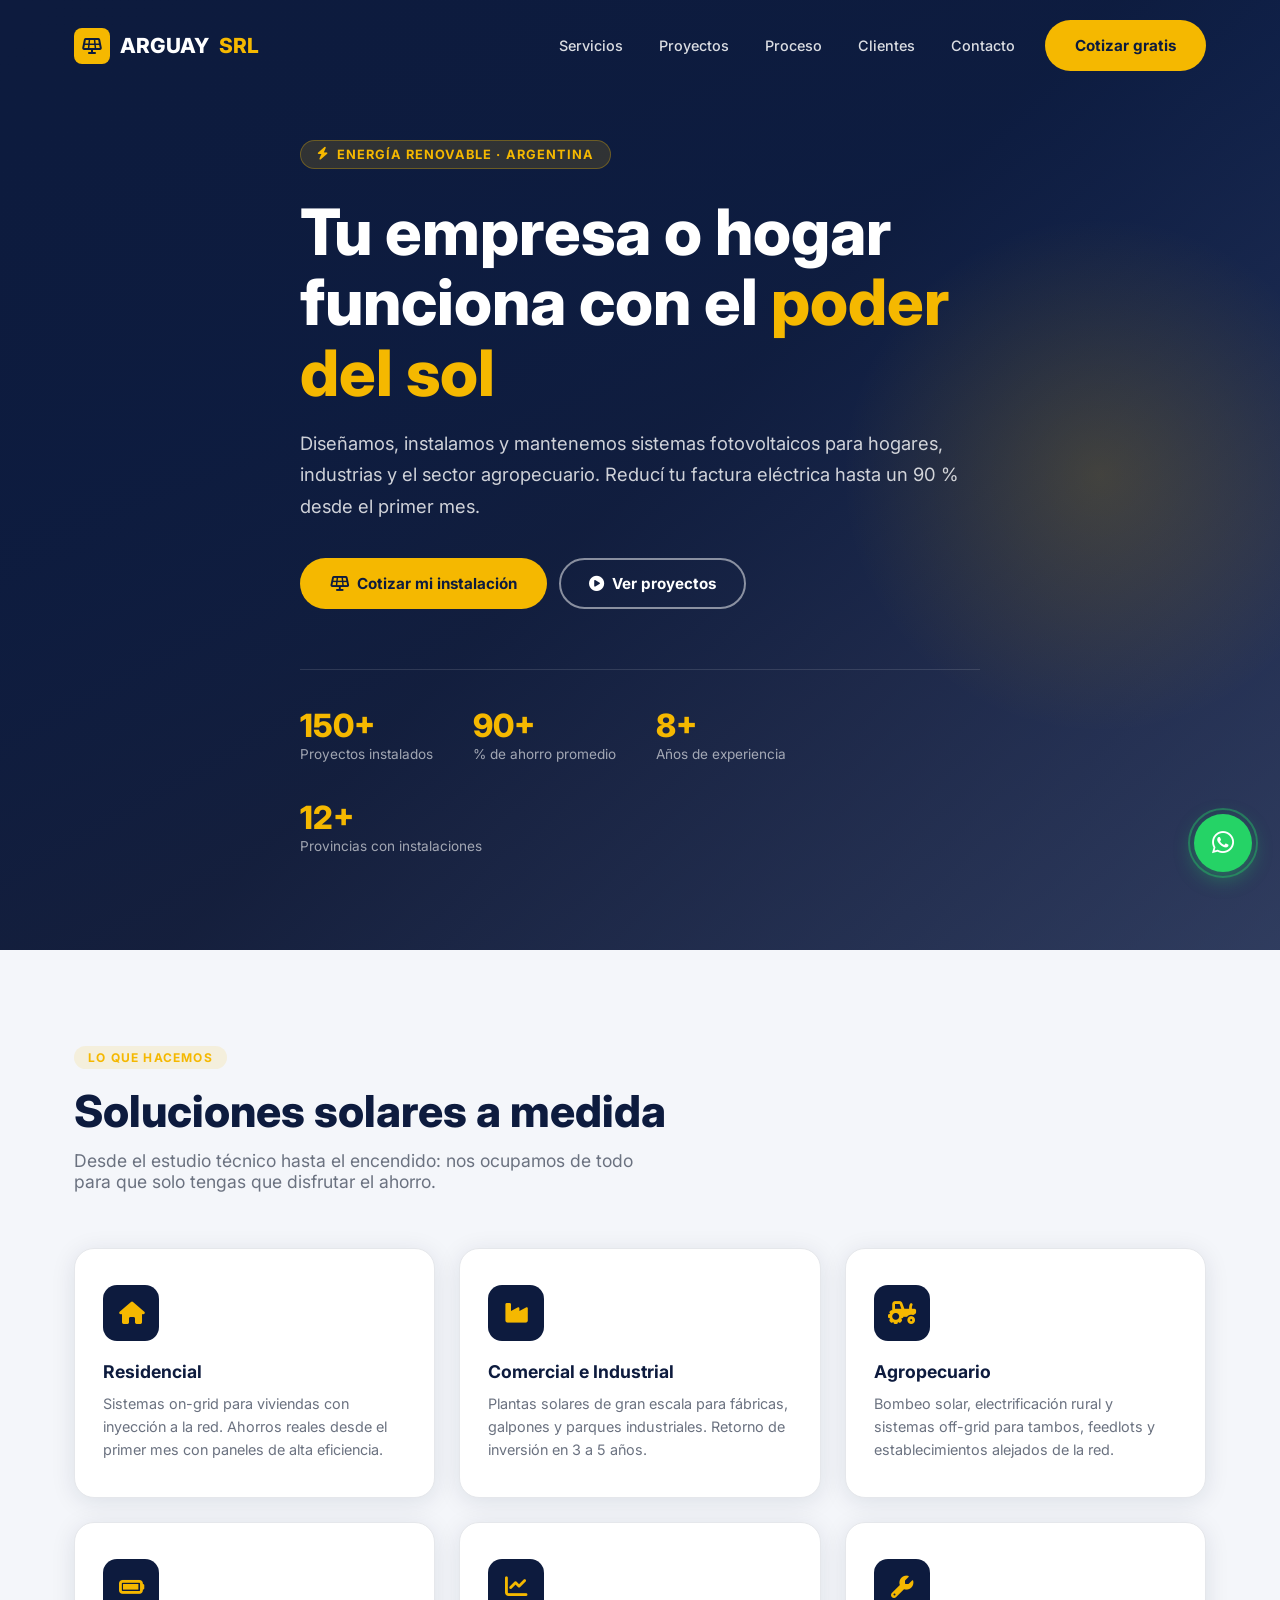
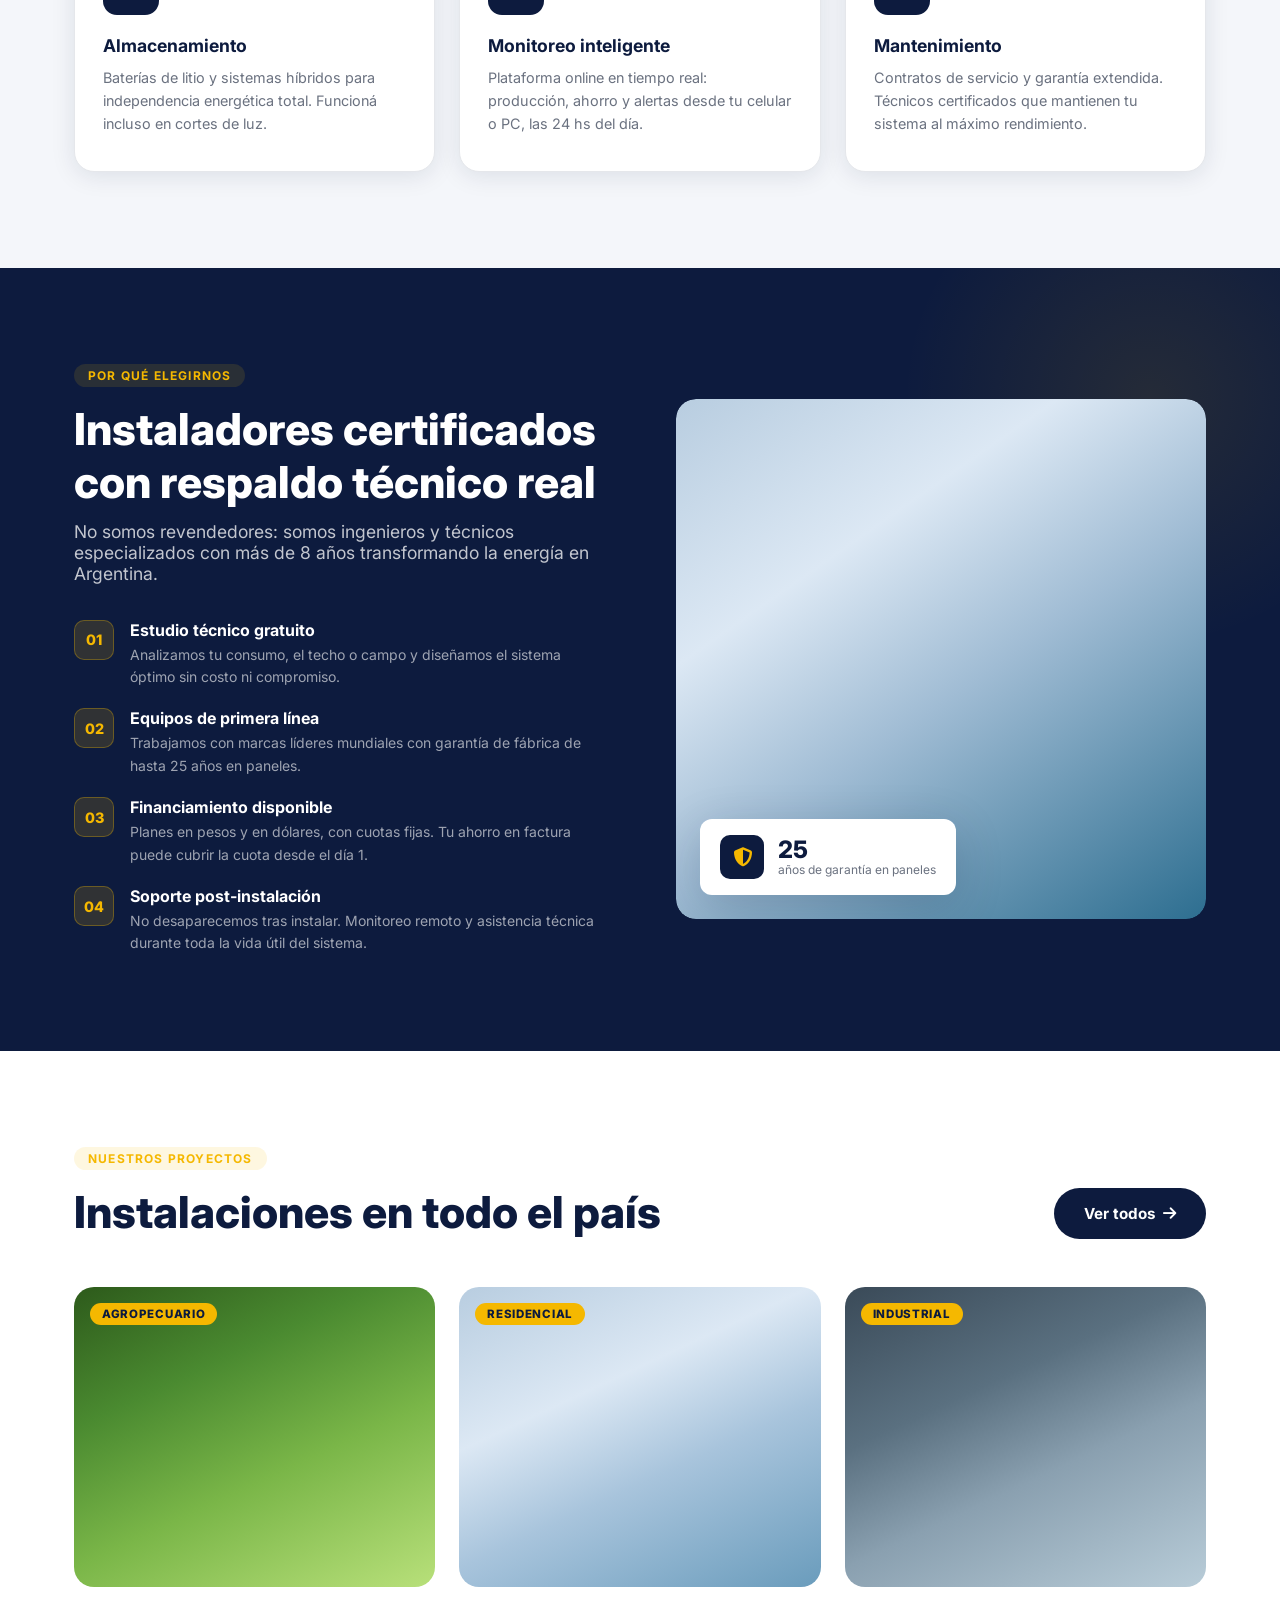
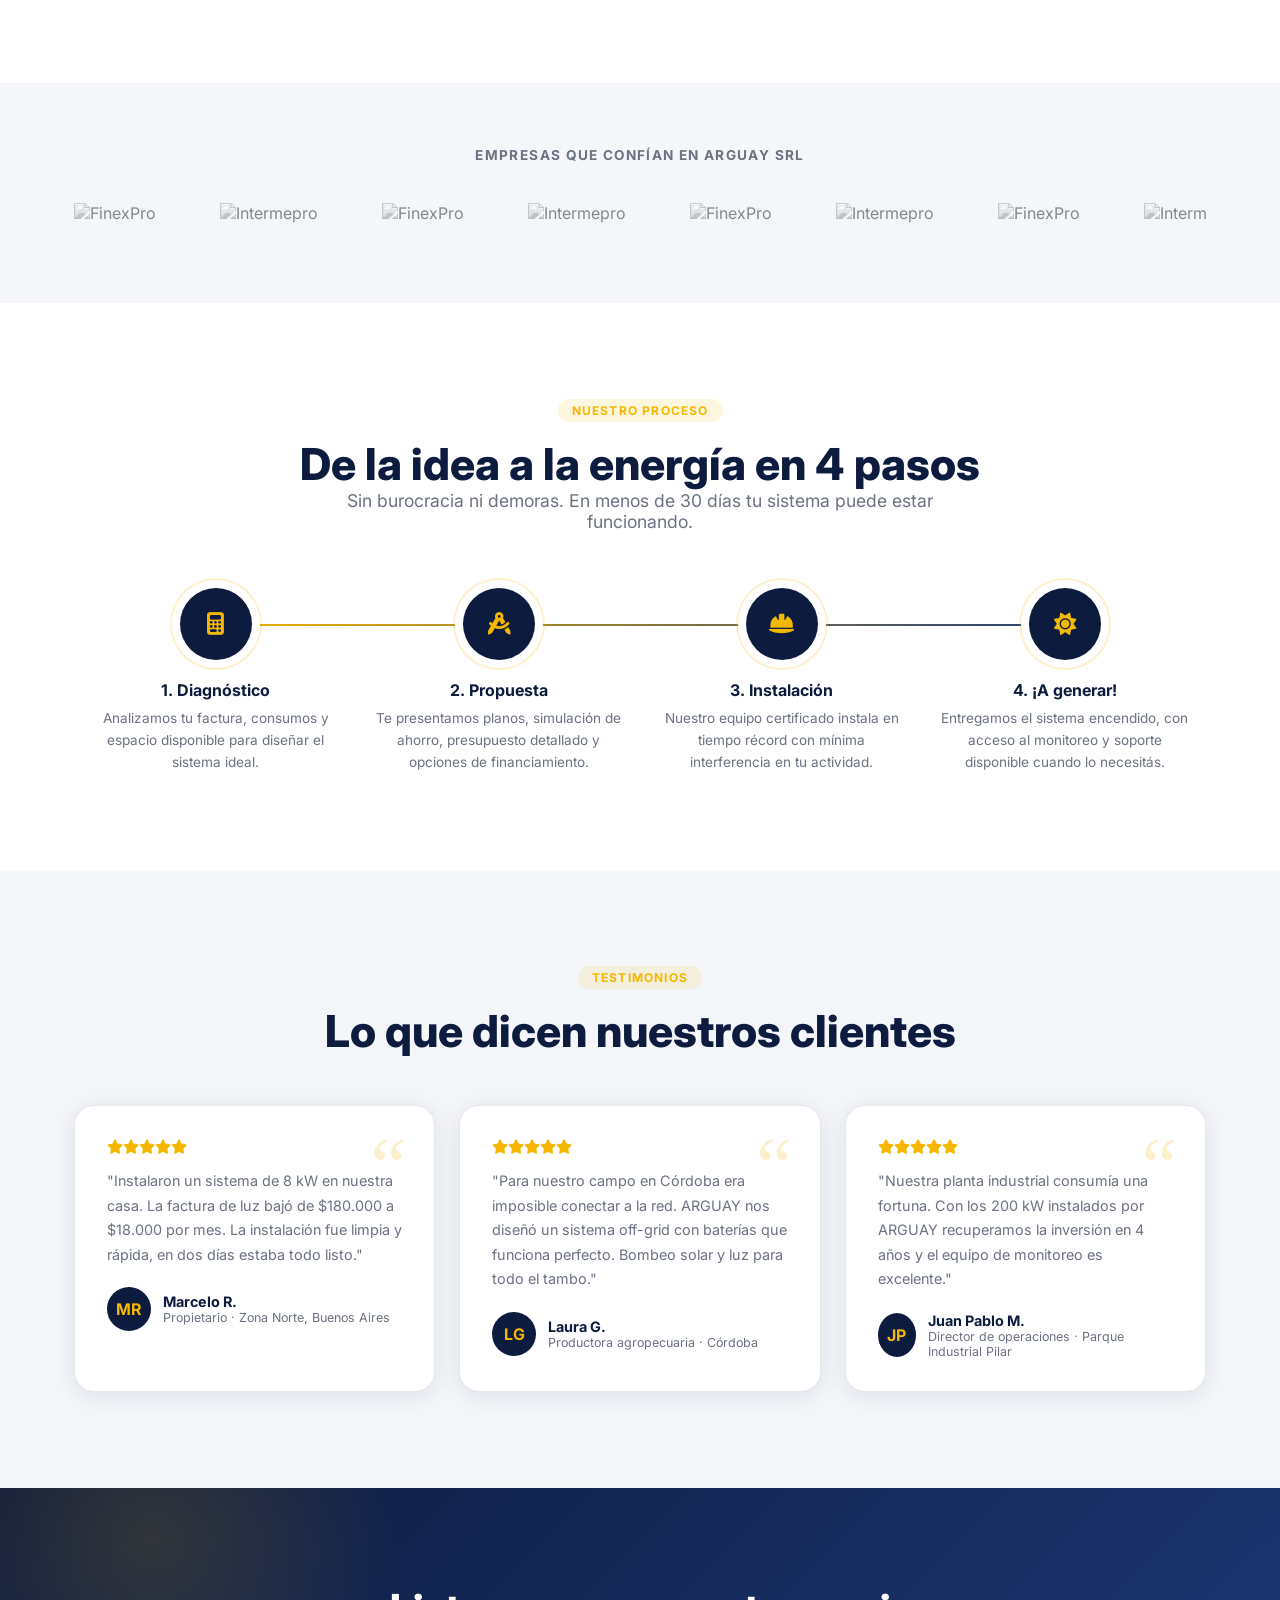
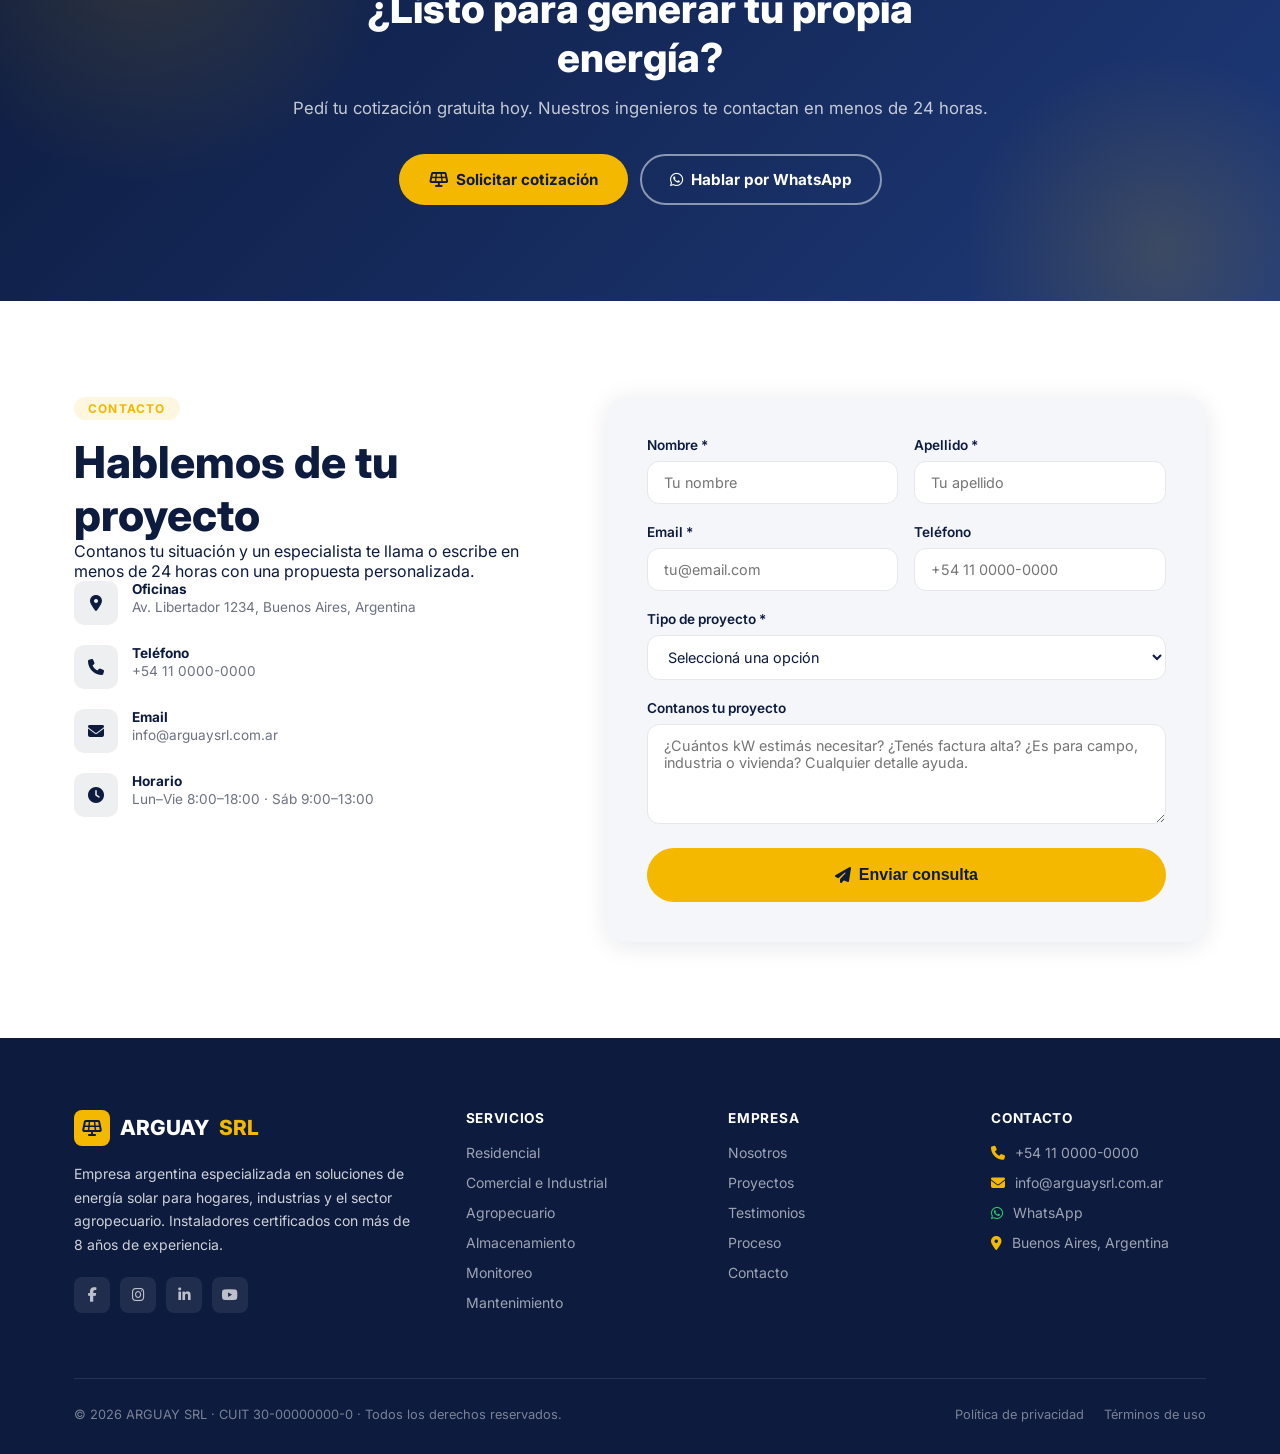
==== commit 77b963d7: "Use CSS gradient fallbacks for project images Reemplaza img tags con div + background dual (foto rea" ====
--- a/arguay-srl/index.html
+++ b/arguay-srl/index.html
@@ -197,8 +197,16 @@
     .hero-bg {
       position: absolute;
       inset: 0;
-      background: url('assets/hero-bg.jpg') center/cover no-repeat;
-      opacity: .22;
+      /* Reemplazar url() con la imagen real cuando esté disponible */
+      background:
+        url('assets/hero-bg.jpg') center/cover no-repeat,
+        linear-gradient(160deg,
+          #0a1628 0%,
+          #1a3a6e 35%,
+          #c27a1a 70%,
+          #e8a020 100%
+        );
+      opacity: .28;
     }
     .hero-gradient {
       position: absolute;
@@ -421,13 +429,11 @@
       position: relative;
       cursor: pointer;
     }
-    .proyecto-card img {
+    .proyecto-img {
       width: 100%;
-      height: 300px;
-      object-fit: cover;
       transition: transform .5s var(--ease);
     }
-    .proyecto-card:hover img { transform: scale(1.06); }
+    .proyecto-card:hover .proyecto-img { transform: scale(1.06); }
     .proyecto-overlay {
       position: absolute;
       inset: 0;
@@ -439,7 +445,7 @@
       opacity: 0;
       transition: opacity var(--t) var(--ease);
     }
-    .proyecto-card:hover .proyecto-overlay { opacity: 1; }
+    .proyecto-card:hover .proyecto-overlay { opacity: 1 !important; }
     .proyecto-cat {
       font-size: .75rem;
       font-weight: 700;
@@ -460,6 +466,20 @@
       text-transform: uppercase;
       padding: 4px 12px;
       border-radius: 99px;
+    }
+    /* Fondos de color como fallback cuando no hay imagen */
+    .proyecto-card img[src="assets/proyecto-agro.jpg"],
+    img.proyecto-fallback-agro {
+      background: linear-gradient(135deg, #3a7d2c 0%, #7ab648 40%, #a8d87a 70%, #ddf09a 100%);
+    }
+    .img-fallback-agro {
+      background: linear-gradient(155deg, #2d6e1f 0%, #5aaa3c 45%, #8dd96e 75%, #c5f0a4 100%);
+    }
+    .img-fallback-residencial {
+      background: linear-gradient(135deg, #c8d8e8 0%, #e8f0f8 35%, #a0bcd4 60%, #6895ba 100%);
+    }
+    .img-fallback-industrial {
+      background: linear-gradient(135deg, #4a5568 0%, #718096 40%, #a0aec0 70%, #cbd5e0 100%);
     }
 
     /* ========== CLIENTES ========== */
@@ -1041,7 +1061,11 @@
       </div>
       <div class="reveal">
         <div class="porque-img-wrap">
-          <img src="assets/porque.jpg" alt="Instalación solar residencial ARGUAY SRL" loading="lazy" />
+          <div style="
+            width:100%; height:520px; border-radius:20px;
+            background: url('assets/porque.jpg') center/cover no-repeat,
+                        linear-gradient(145deg,#b8cde0 0%,#dce8f4 30%,#a0bcd4 55%,#2d6e90 100%);
+          "></div>
           <div class="porque-badge">
             <div class="porque-badge-icon"><i class="fas fa-shield-alt"></i></div>
             <div>
@@ -1068,24 +1092,39 @@
     <div class="proyectos-grid">
       <div class="proyecto-card reveal">
         <span class="proyecto-tag">Agropecuario</span>
-        <img src="assets/proyecto-agro.jpg" alt="Sistema solar agropecuario con bombeo" loading="lazy" />
-        <div class="proyecto-overlay">
+        <div class="proyecto-img" style="
+          height:300px;
+          background: url('assets/proyecto-agro.jpg') center/cover no-repeat,
+                      linear-gradient(155deg,#2d5a1b 0%,#4a8a30 30%,#7ab648 60%,#b8e07a 100%);
+          transition: transform .5s cubic-bezier(.22,1,.36,1);
+        "></div>
+        <div class="proyecto-overlay" style="opacity:0;transition:opacity .35s">
           <div class="proyecto-cat">Bombeo solar · Córdoba</div>
           <h3>Establecimiento ganadero 24 kWp</h3>
         </div>
       </div>
       <div class="proyecto-card reveal">
         <span class="proyecto-tag">Residencial</span>
-        <img src="assets/proyecto-residencial.jpg" alt="Casa con paneles solares" loading="lazy" />
-        <div class="proyecto-overlay">
+        <div class="proyecto-img" style="
+          height:300px;
+          background: url('assets/proyecto-residencial.jpg') center/cover no-repeat,
+                      linear-gradient(155deg,#b8cde0 0%,#dce8f4 35%,#a8c4dc 60%,#6a9cbc 100%);
+          transition: transform .5s cubic-bezier(.22,1,.36,1);
+        "></div>
+        <div class="proyecto-overlay" style="opacity:0;transition:opacity .35s">
           <div class="proyecto-cat">On-grid · Buenos Aires</div>
           <h3>Vivienda premium 12 kWp</h3>
         </div>
       </div>
       <div class="proyecto-card reveal">
         <span class="proyecto-tag">Industrial</span>
-        <img src="assets/proyecto-industrial.jpg" alt="Parque industrial con paneles solares" loading="lazy" />
-        <div class="proyecto-overlay">
+        <div class="proyecto-img" style="
+          height:300px;
+          background: url('assets/proyecto-industrial.jpg') center/cover no-repeat,
+                      linear-gradient(155deg,#3a4a58 0%,#5a7080 35%,#8aa0b0 60%,#b8ccd8 100%);
+          transition: transform .5s cubic-bezier(.22,1,.36,1);
+        "></div>
+        <div class="proyecto-overlay" style="opacity:0;transition:opacity .35s">
           <div class="proyecto-cat">Gran escala · Pilar</div>
           <h3>Parque industrial 500 kWp</h3>
         </div>
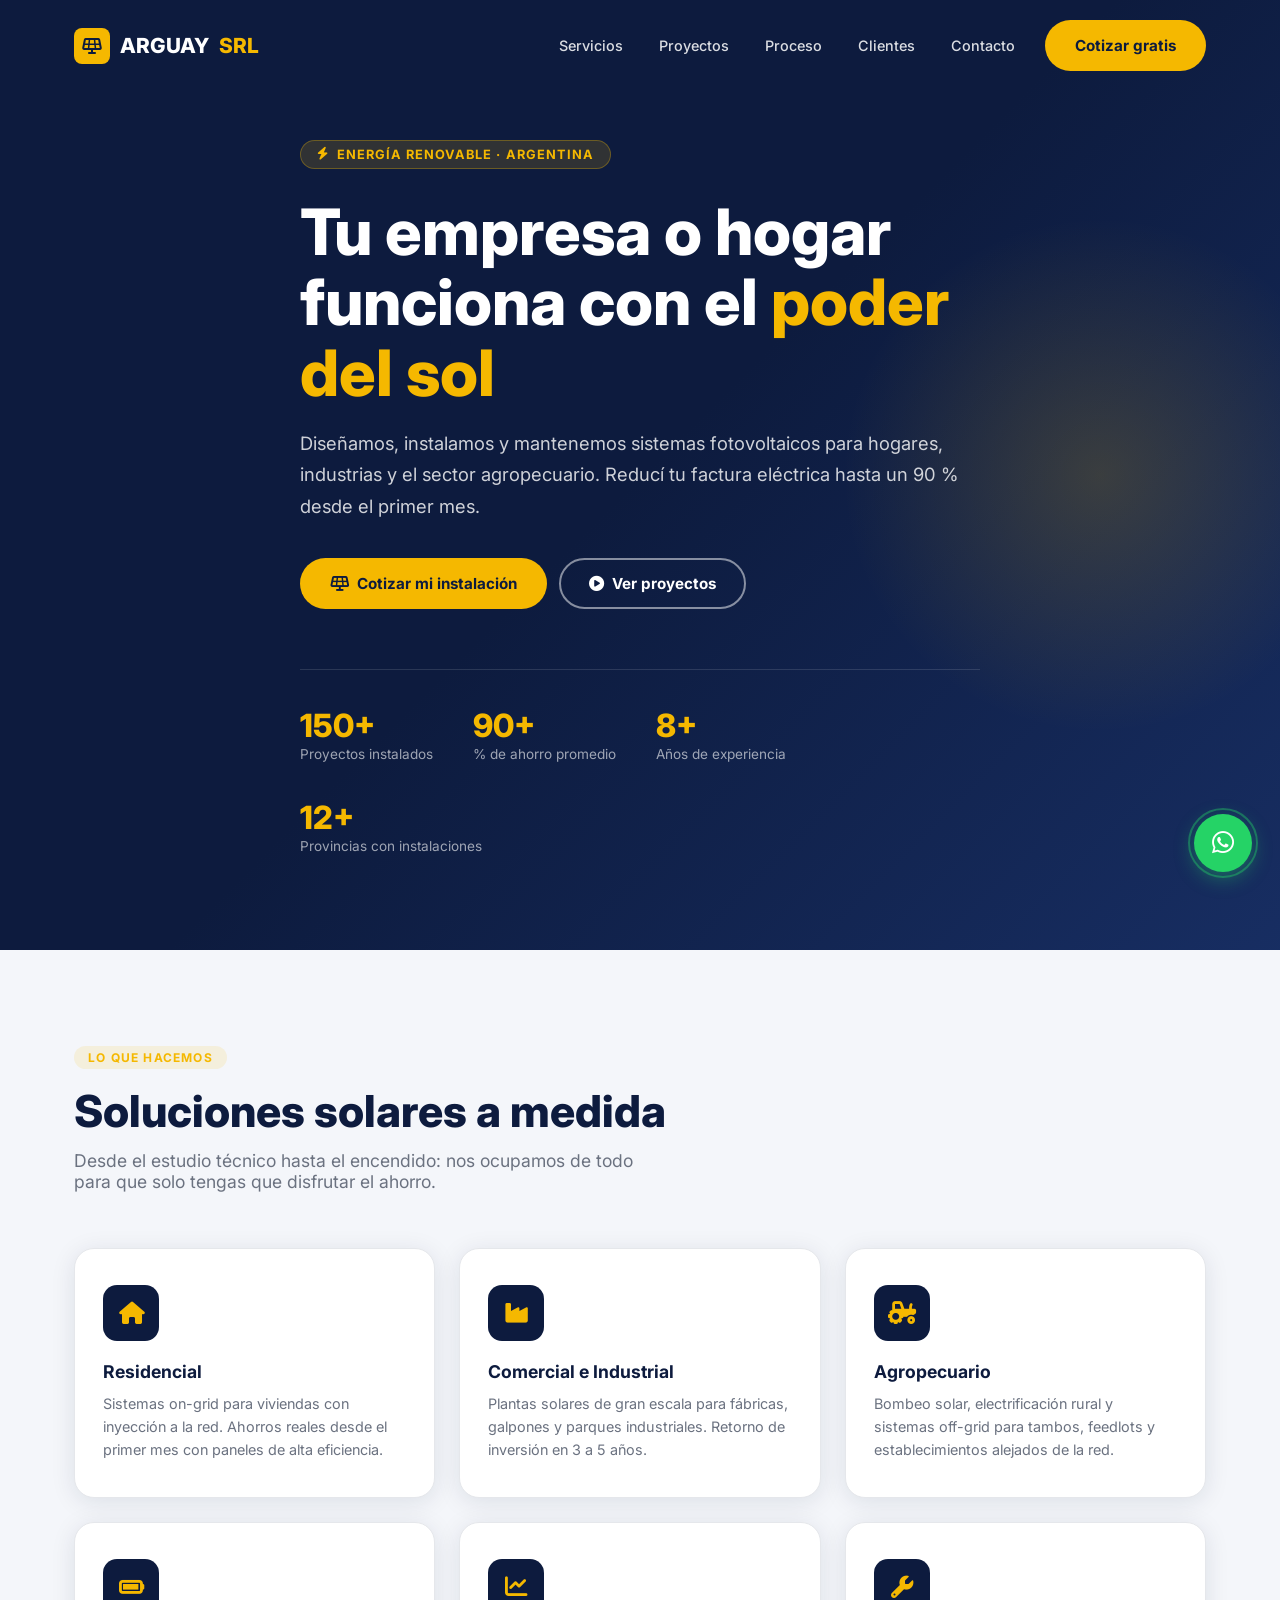
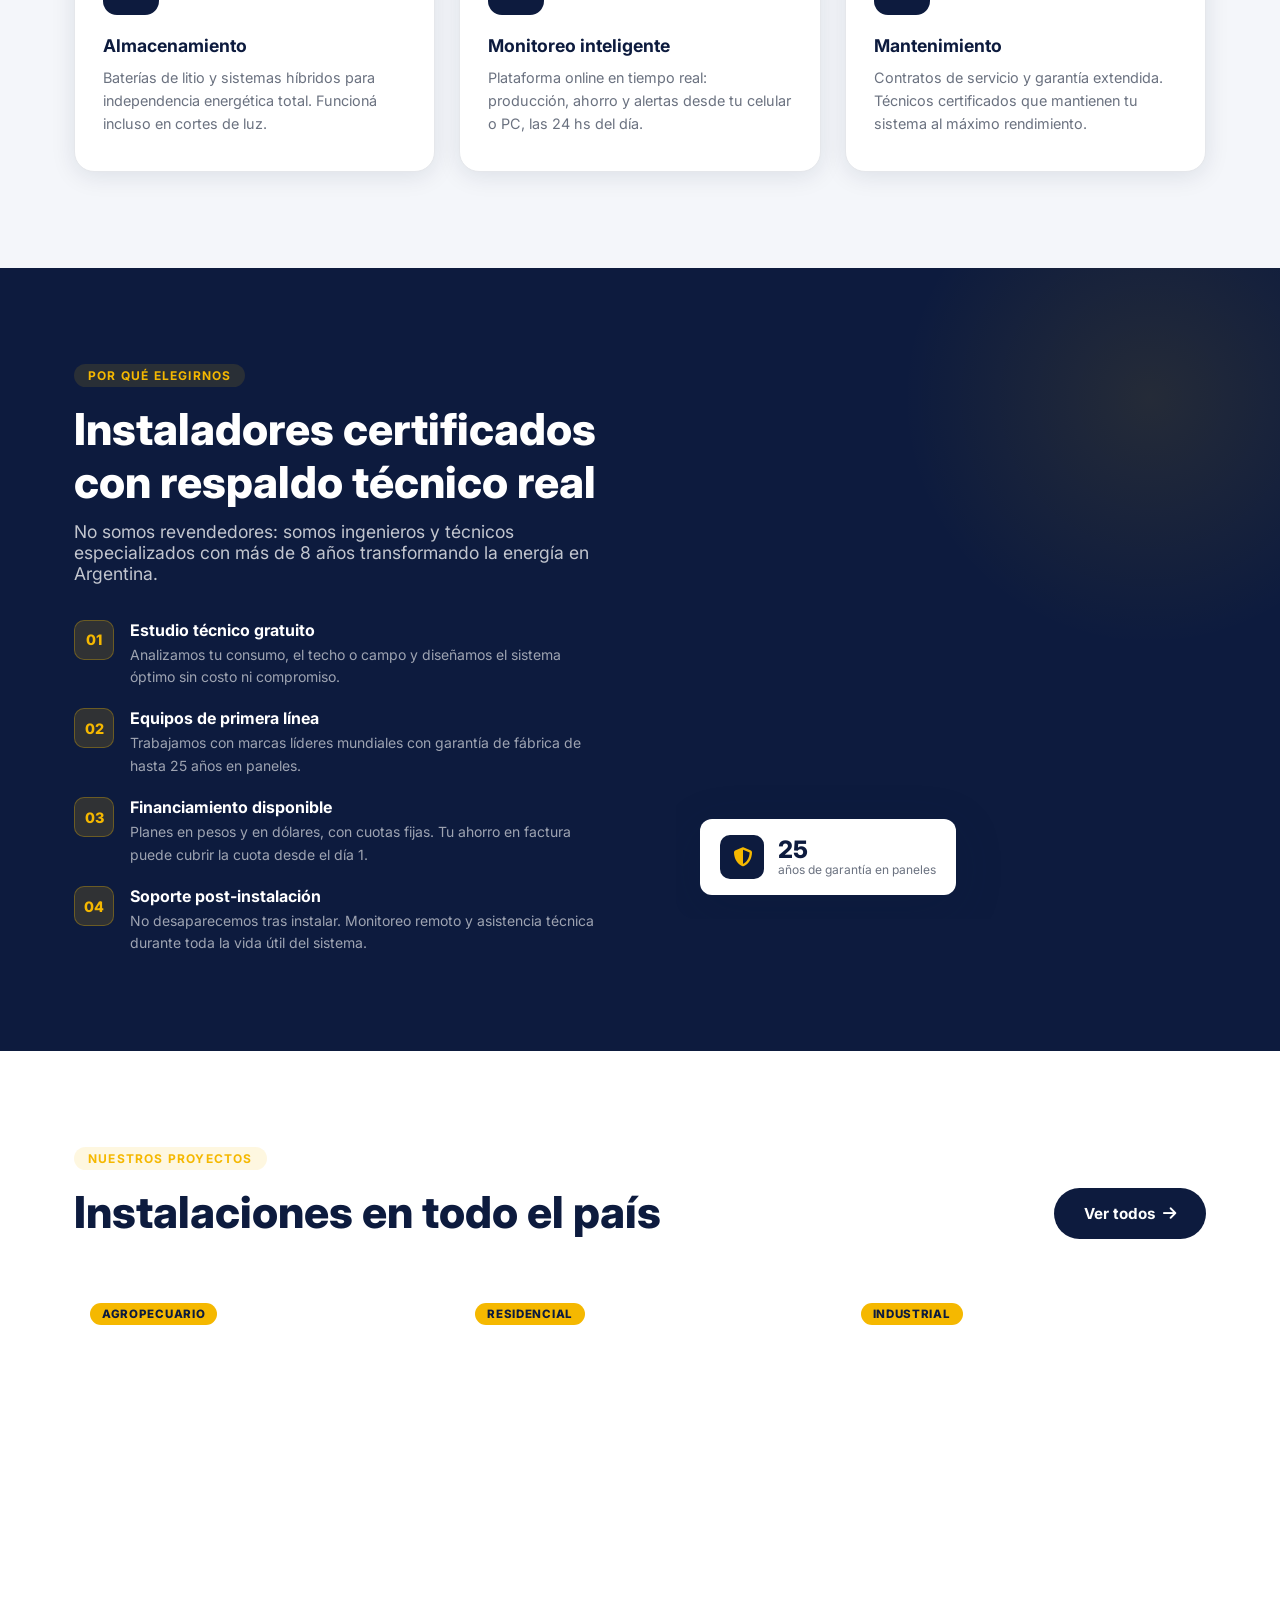
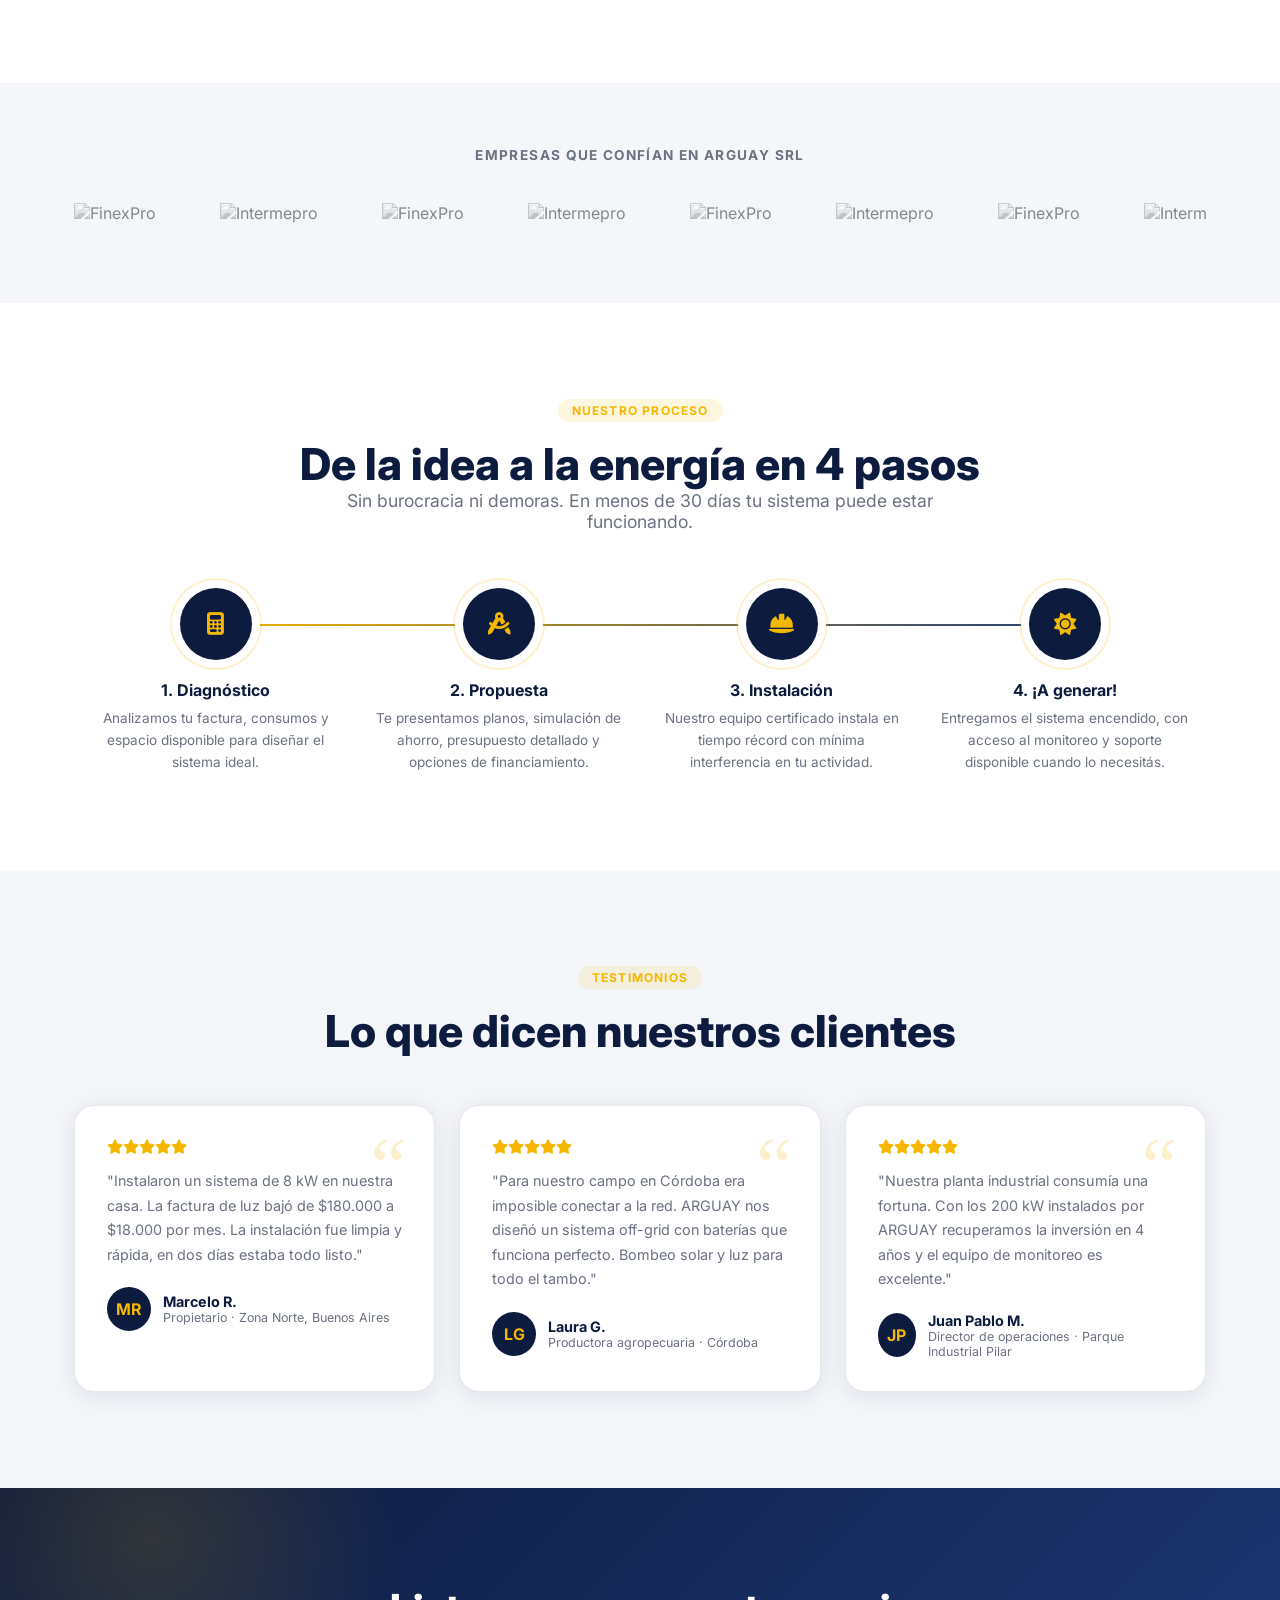
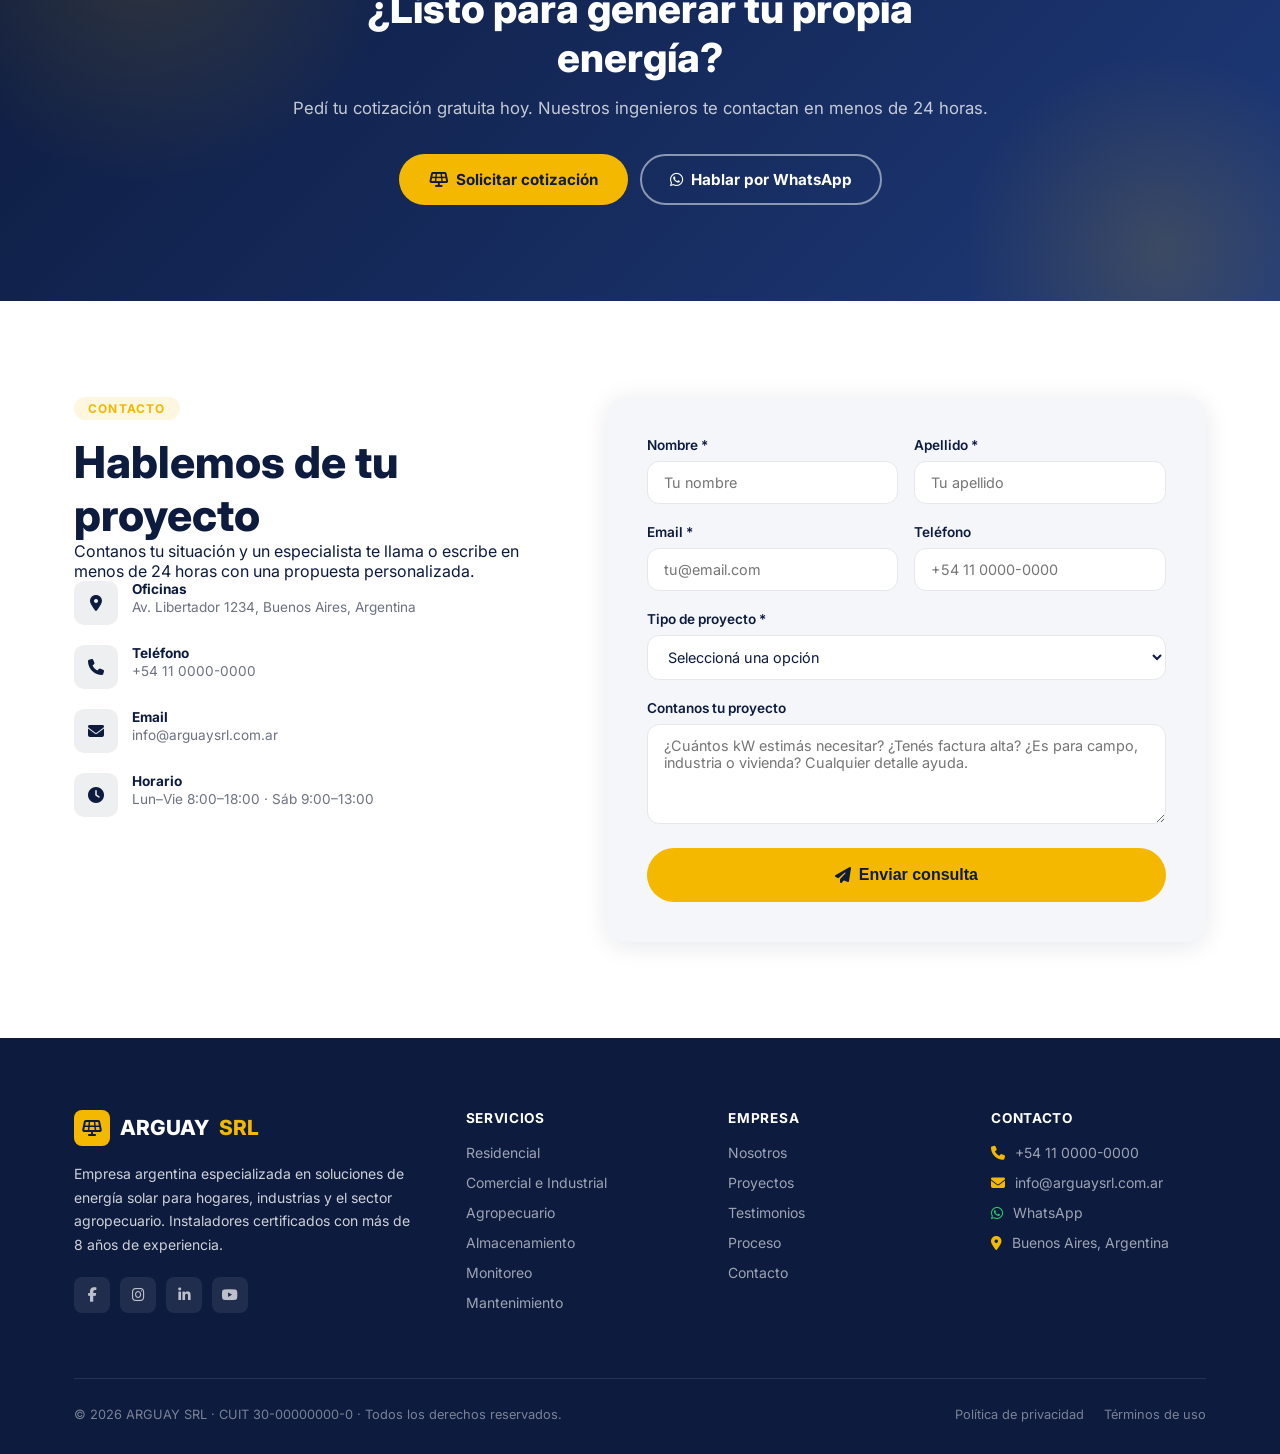
==== commit 8feb3d24: "Add Unsplash stock photos as image placeholders Usa fotos de Unsplash (licencia libre) como fallback" ====
--- a/arguay-srl/index.html
+++ b/arguay-srl/index.html
@@ -197,15 +197,10 @@
     .hero-bg {
       position: absolute;
       inset: 0;
-      /* Reemplazar url() con la imagen real cuando esté disponible */
+      /* Foto real en assets/ tiene prioridad; Unsplash como fallback */
       background:
         url('assets/hero-bg.jpg') center/cover no-repeat,
-        linear-gradient(160deg,
-          #0a1628 0%,
-          #1a3a6e 35%,
-          #c27a1a 70%,
-          #e8a020 100%
-        );
+        url('https://images.unsplash.com/photo-1508514177221-188b1cf16e9d?auto=format&fit=crop&w=1920&q=85') center/cover no-repeat;
       opacity: .28;
     }
     .hero-gradient {
@@ -1063,8 +1058,9 @@
         <div class="porque-img-wrap">
           <div style="
             width:100%; height:520px; border-radius:20px;
-            background: url('assets/porque.jpg') center/cover no-repeat,
-                        linear-gradient(145deg,#b8cde0 0%,#dce8f4 30%,#a0bcd4 55%,#2d6e90 100%);
+            background:
+              url('assets/porque.jpg') center/cover no-repeat,
+              url('https://images.unsplash.com/photo-1509391366360-2e959784a276?auto=format&fit=crop&w=900&q=85') center/cover no-repeat;
           "></div>
           <div class="porque-badge">
             <div class="porque-badge-icon"><i class="fas fa-shield-alt"></i></div>
@@ -1094,8 +1090,9 @@
         <span class="proyecto-tag">Agropecuario</span>
         <div class="proyecto-img" style="
           height:300px;
-          background: url('assets/proyecto-agro.jpg') center/cover no-repeat,
-                      linear-gradient(155deg,#2d5a1b 0%,#4a8a30 30%,#7ab648 60%,#b8e07a 100%);
+          background:
+            url('assets/proyecto-agro.jpg') center/cover no-repeat,
+            url('https://images.unsplash.com/photo-1500382017468-9049fed747ef?auto=format&fit=crop&w=800&q=80') center/cover no-repeat;
           transition: transform .5s cubic-bezier(.22,1,.36,1);
         "></div>
         <div class="proyecto-overlay" style="opacity:0;transition:opacity .35s">
@@ -1107,8 +1104,9 @@
         <span class="proyecto-tag">Residencial</span>
         <div class="proyecto-img" style="
           height:300px;
-          background: url('assets/proyecto-residencial.jpg') center/cover no-repeat,
-                      linear-gradient(155deg,#b8cde0 0%,#dce8f4 35%,#a8c4dc 60%,#6a9cbc 100%);
+          background:
+            url('assets/proyecto-residencial.jpg') center/cover no-repeat,
+            url('https://images.unsplash.com/photo-1570129477492-45c003edd2be?auto=format&fit=crop&w=800&q=80') center/cover no-repeat;
           transition: transform .5s cubic-bezier(.22,1,.36,1);
         "></div>
         <div class="proyecto-overlay" style="opacity:0;transition:opacity .35s">
@@ -1120,8 +1118,9 @@
         <span class="proyecto-tag">Industrial</span>
         <div class="proyecto-img" style="
           height:300px;
-          background: url('assets/proyecto-industrial.jpg') center/cover no-repeat,
-                      linear-gradient(155deg,#3a4a58 0%,#5a7080 35%,#8aa0b0 60%,#b8ccd8 100%);
+          background:
+            url('assets/proyecto-industrial.jpg') center/cover no-repeat,
+            url('https://images.unsplash.com/photo-1565043666747-69f6646db940?auto=format&fit=crop&w=800&q=80') center/cover no-repeat;
           transition: transform .5s cubic-bezier(.22,1,.36,1);
         "></div>
         <div class="proyecto-overlay" style="opacity:0;transition:opacity .35s">
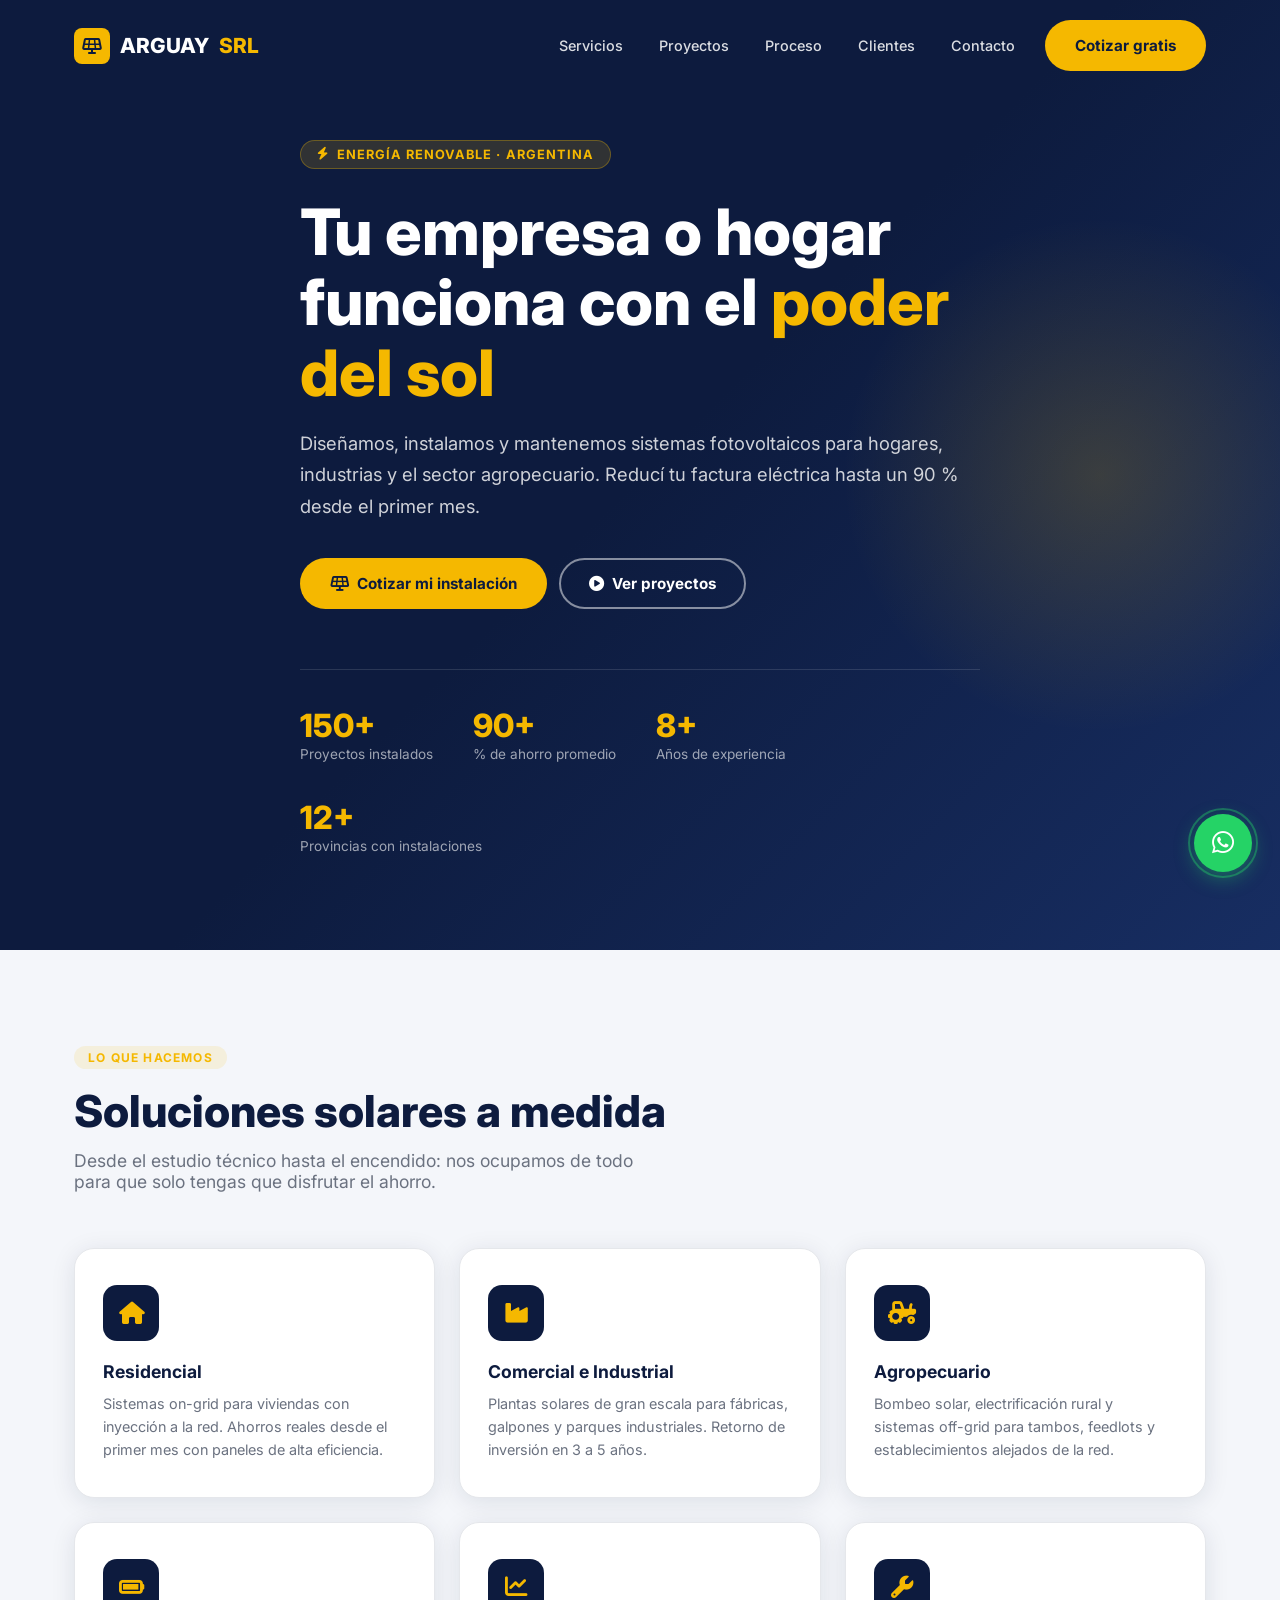
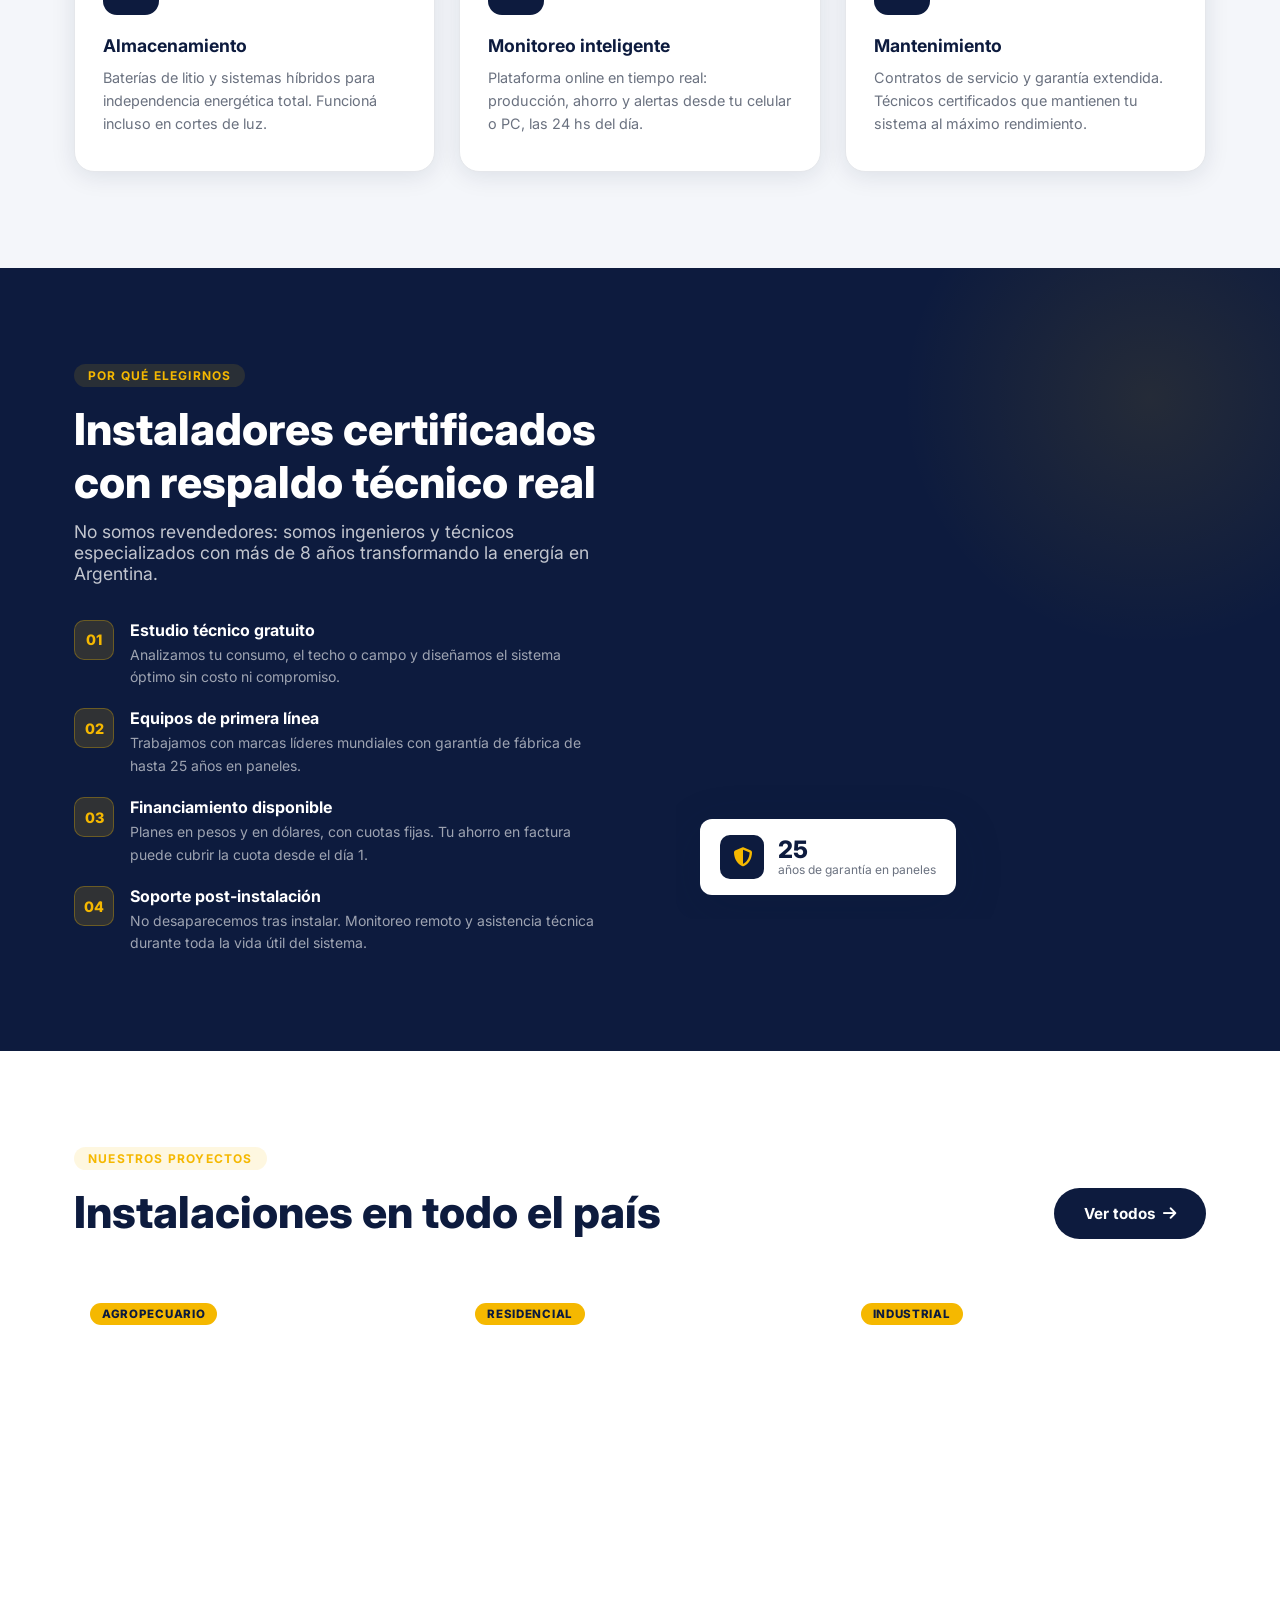
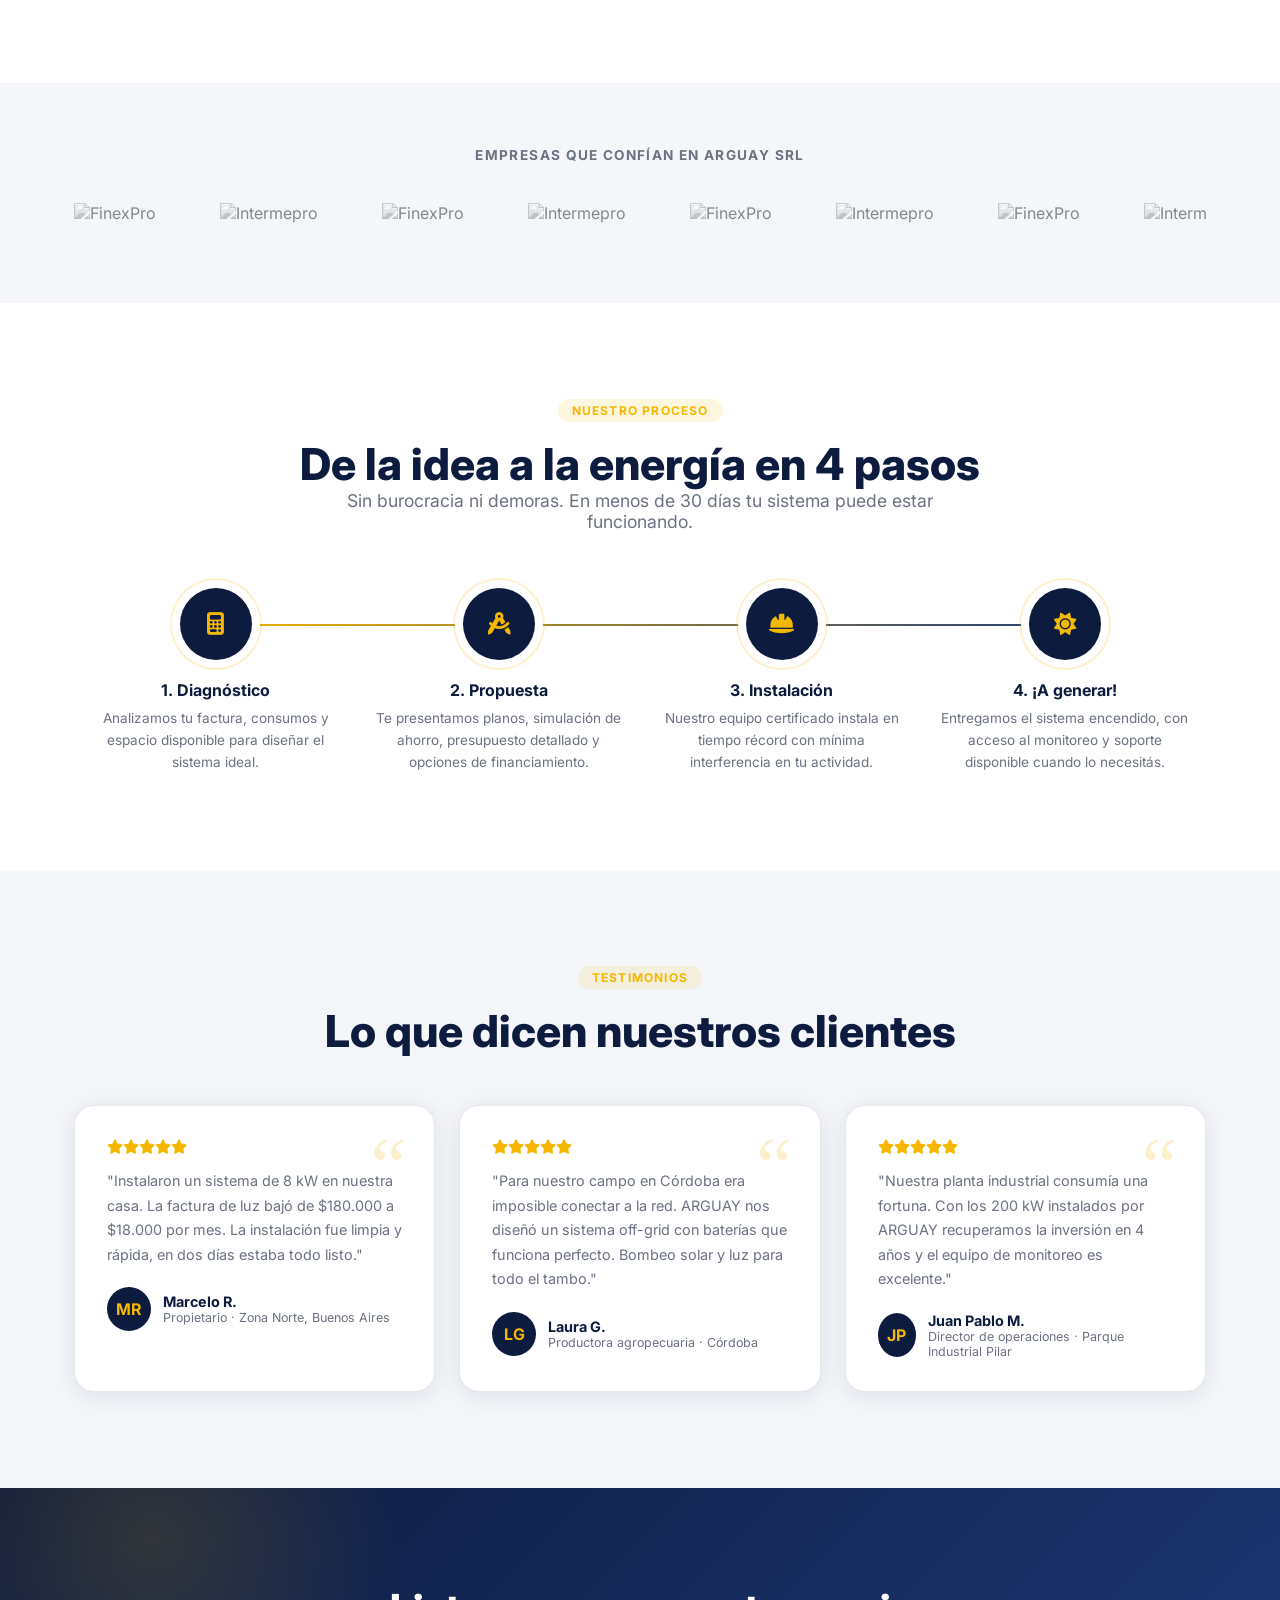
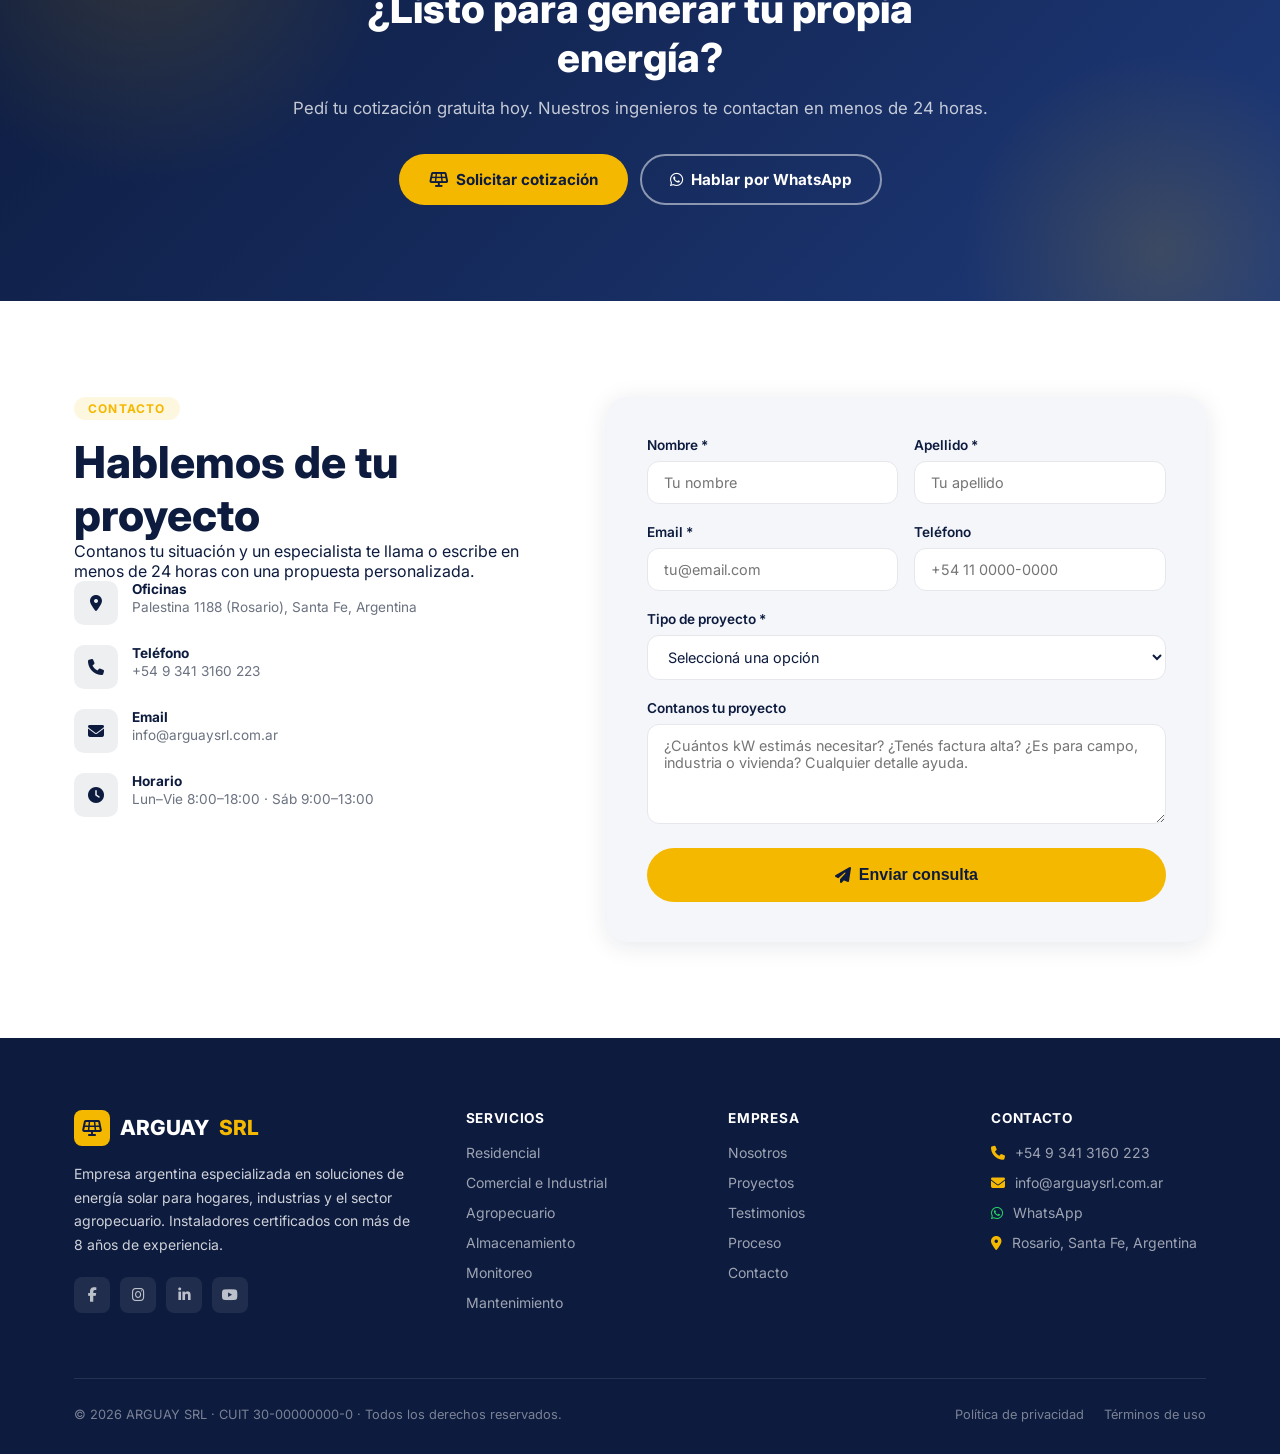
==== commit 27aee124: "Update contact info with real ARGUAY SRL data Dirección: Palestina 1188, Rosario, Santa Fe Teléfono/" ====
--- a/arguay-srl/index.html
+++ b/arguay-srl/index.html
@@ -1239,7 +1239,7 @@
     <p>Pedí tu cotización gratuita hoy. Nuestros ingenieros te contactan en menos de 24 horas.</p>
     <div class="cta-btns">
       <a href="#contacto" class="btn btn-amarillo"><i class="fas fa-solar-panel"></i> Solicitar cotización</a>
-      <a href="https://wa.me/5491100000000?text=Hola,%20quiero%20información%20sobre%20paneles%20solares." target="_blank" class="btn btn-outline-blanco"><i class="fab fa-whatsapp"></i> Hablar por WhatsApp</a>
+      <a href="https://wa.me/5493413160223?text=Hola,%20quiero%20información%20sobre%20paneles%20solares." target="_blank" class="btn btn-outline-blanco"><i class="fab fa-whatsapp"></i> Hablar por WhatsApp</a>
     </div>
   </div>
 </section>
@@ -1256,14 +1256,14 @@
           <div class="contact-icon"><i class="fas fa-map-marker-alt"></i></div>
           <div>
             <h4>Oficinas</h4>
-            <p>Av. Libertador 1234, Buenos Aires, Argentina</p>
+            <p>Palestina 1188 (Rosario), Santa Fe, Argentina</p>
           </div>
         </div>
         <div class="contact-item">
           <div class="contact-icon"><i class="fas fa-phone"></i></div>
           <div>
             <h4>Teléfono</h4>
-            <p>+54 11 0000-0000</p>
+            <p>+54 9 341 3160 223</p>
           </div>
         </div>
         <div class="contact-item">
@@ -1370,10 +1370,10 @@
       <div class="footer-col">
         <h4>Contacto</h4>
         <ul>
-          <li><a href="tel:+541100000000"><i class="fas fa-phone" style="margin-right:6px;color:var(--amarillo)"></i> +54 11 0000-0000</a></li>
+          <li><a href="tel:+5493413160223"><i class="fas fa-phone" style="margin-right:6px;color:var(--amarillo)"></i> +54 9 341 3160 223</a></li>
           <li><a href="mailto:info@arguaysrl.com.ar"><i class="fas fa-envelope" style="margin-right:6px;color:var(--amarillo)"></i> info@arguaysrl.com.ar</a></li>
-          <li><a href="https://wa.me/5491100000000" target="_blank"><i class="fab fa-whatsapp" style="margin-right:6px;color:#25D366"></i> WhatsApp</a></li>
-          <li><a href="#"><i class="fas fa-map-marker-alt" style="margin-right:6px;color:var(--amarillo)"></i> Buenos Aires, Argentina</a></li>
+          <li><a href="https://wa.me/5493413160223" target="_blank"><i class="fab fa-whatsapp" style="margin-right:6px;color:#25D366"></i> WhatsApp</a></li>
+          <li><a href="#"><i class="fas fa-map-marker-alt" style="margin-right:6px;color:var(--amarillo)"></i> Rosario, Santa Fe, Argentina</a></li>
         </ul>
       </div>
     </div>
@@ -1403,7 +1403,7 @@
         ¡Hola! ¿Querés saber cuánto podés ahorrar con energía solar en tu hogar o empresa?
         ¡Te asesoramos gratis!
       </div>
-      <a href="https://wa.me/5491100000000?text=Hola,%20quiero%20recibir%20asesoramiento%20sobre%20paneles%20solares%20de%20ARGUAY%20SRL." target="_blank" class="wa-cta">
+      <a href="https://wa.me/5493413160223?text=Hola,%20quiero%20recibir%20asesoramiento%20sobre%20paneles%20solares%20de%20ARGUAY%20SRL." target="_blank" class="wa-cta">
         <i class="fab fa-whatsapp"></i> Hablar por WhatsApp
       </a>
     </div>
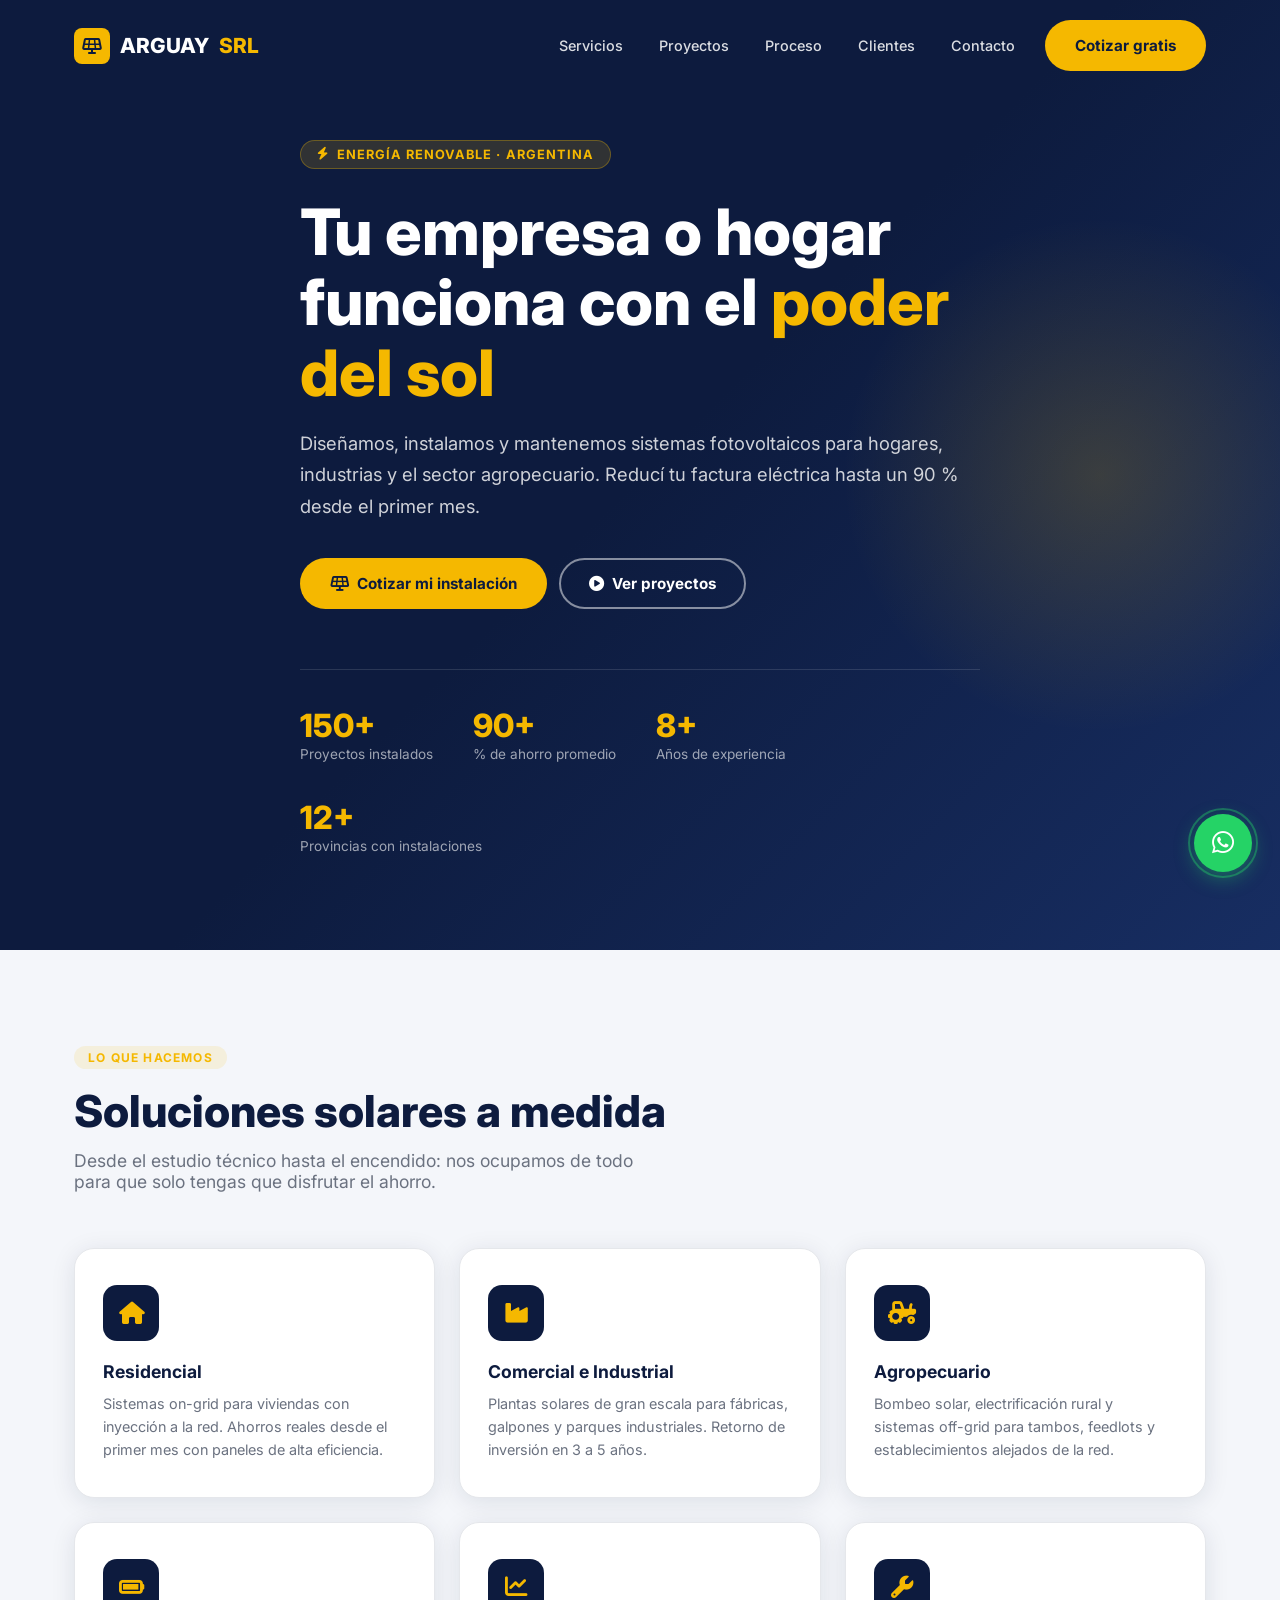
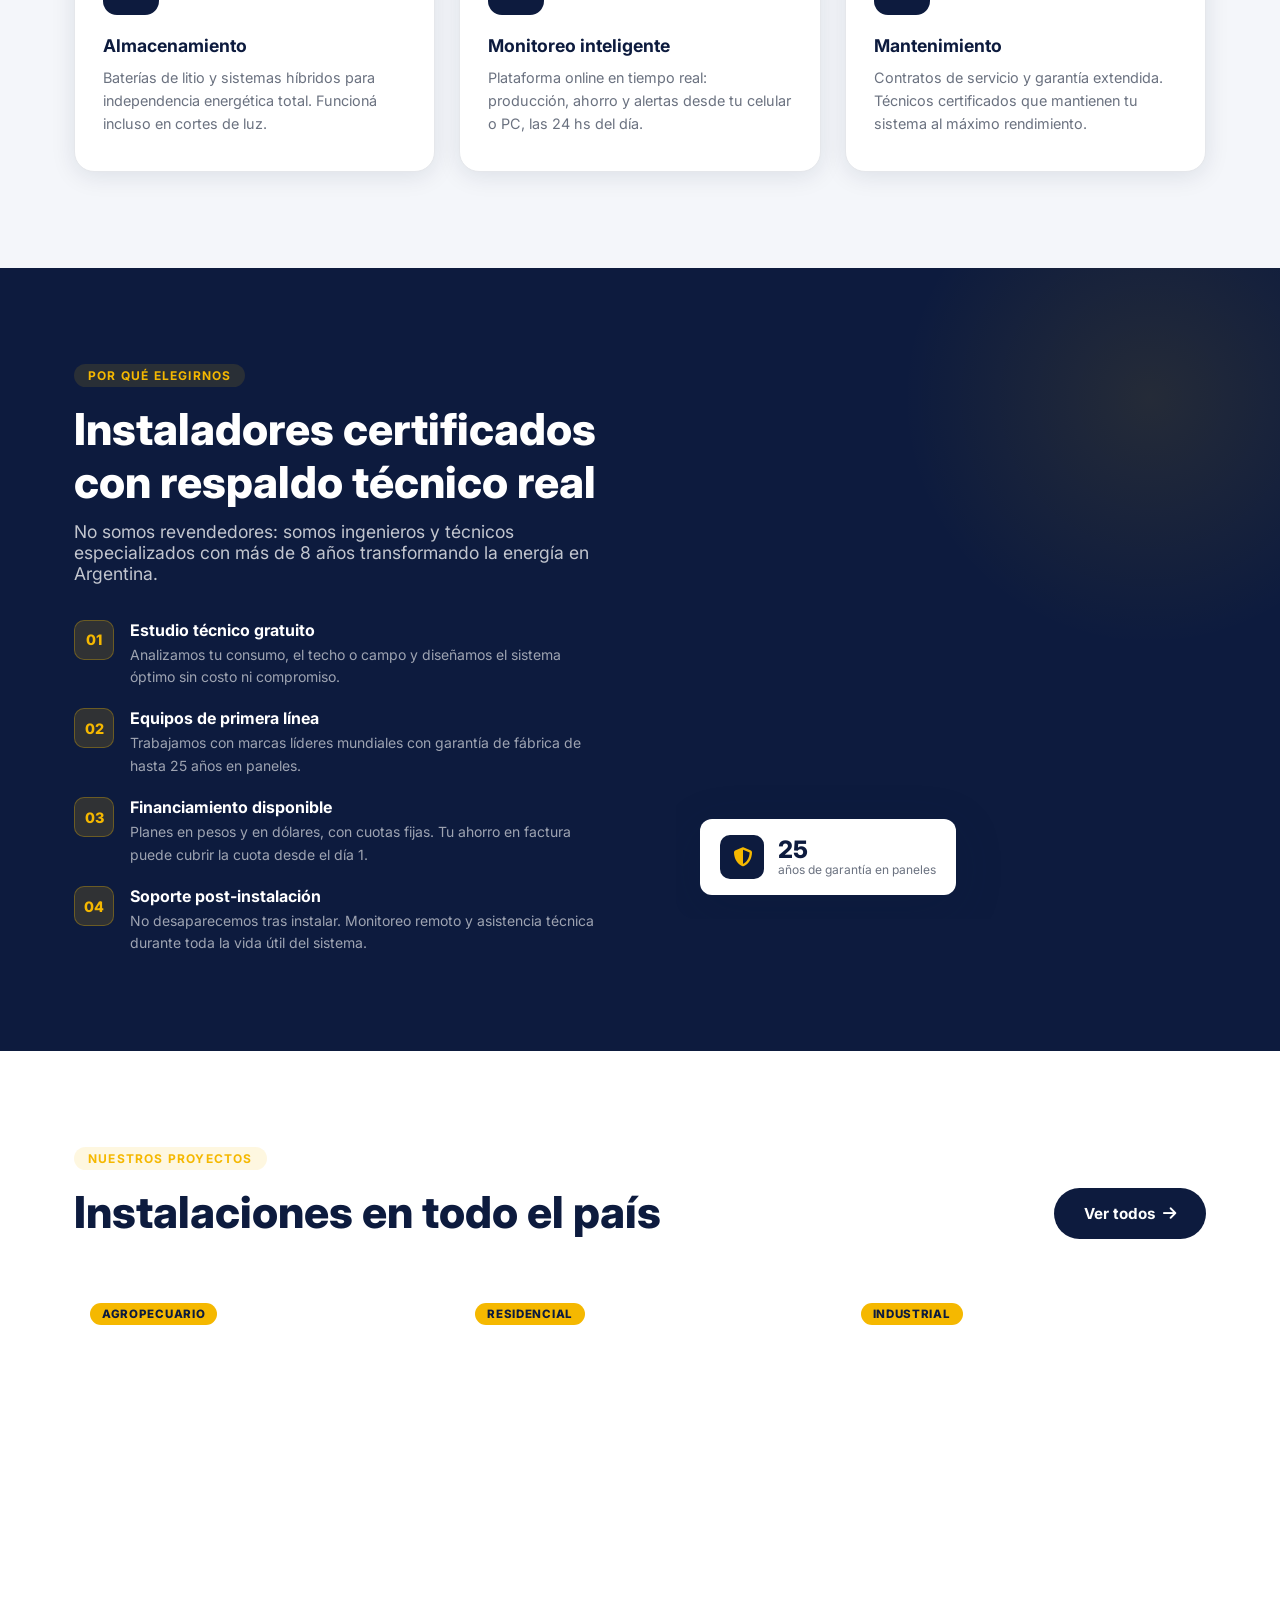
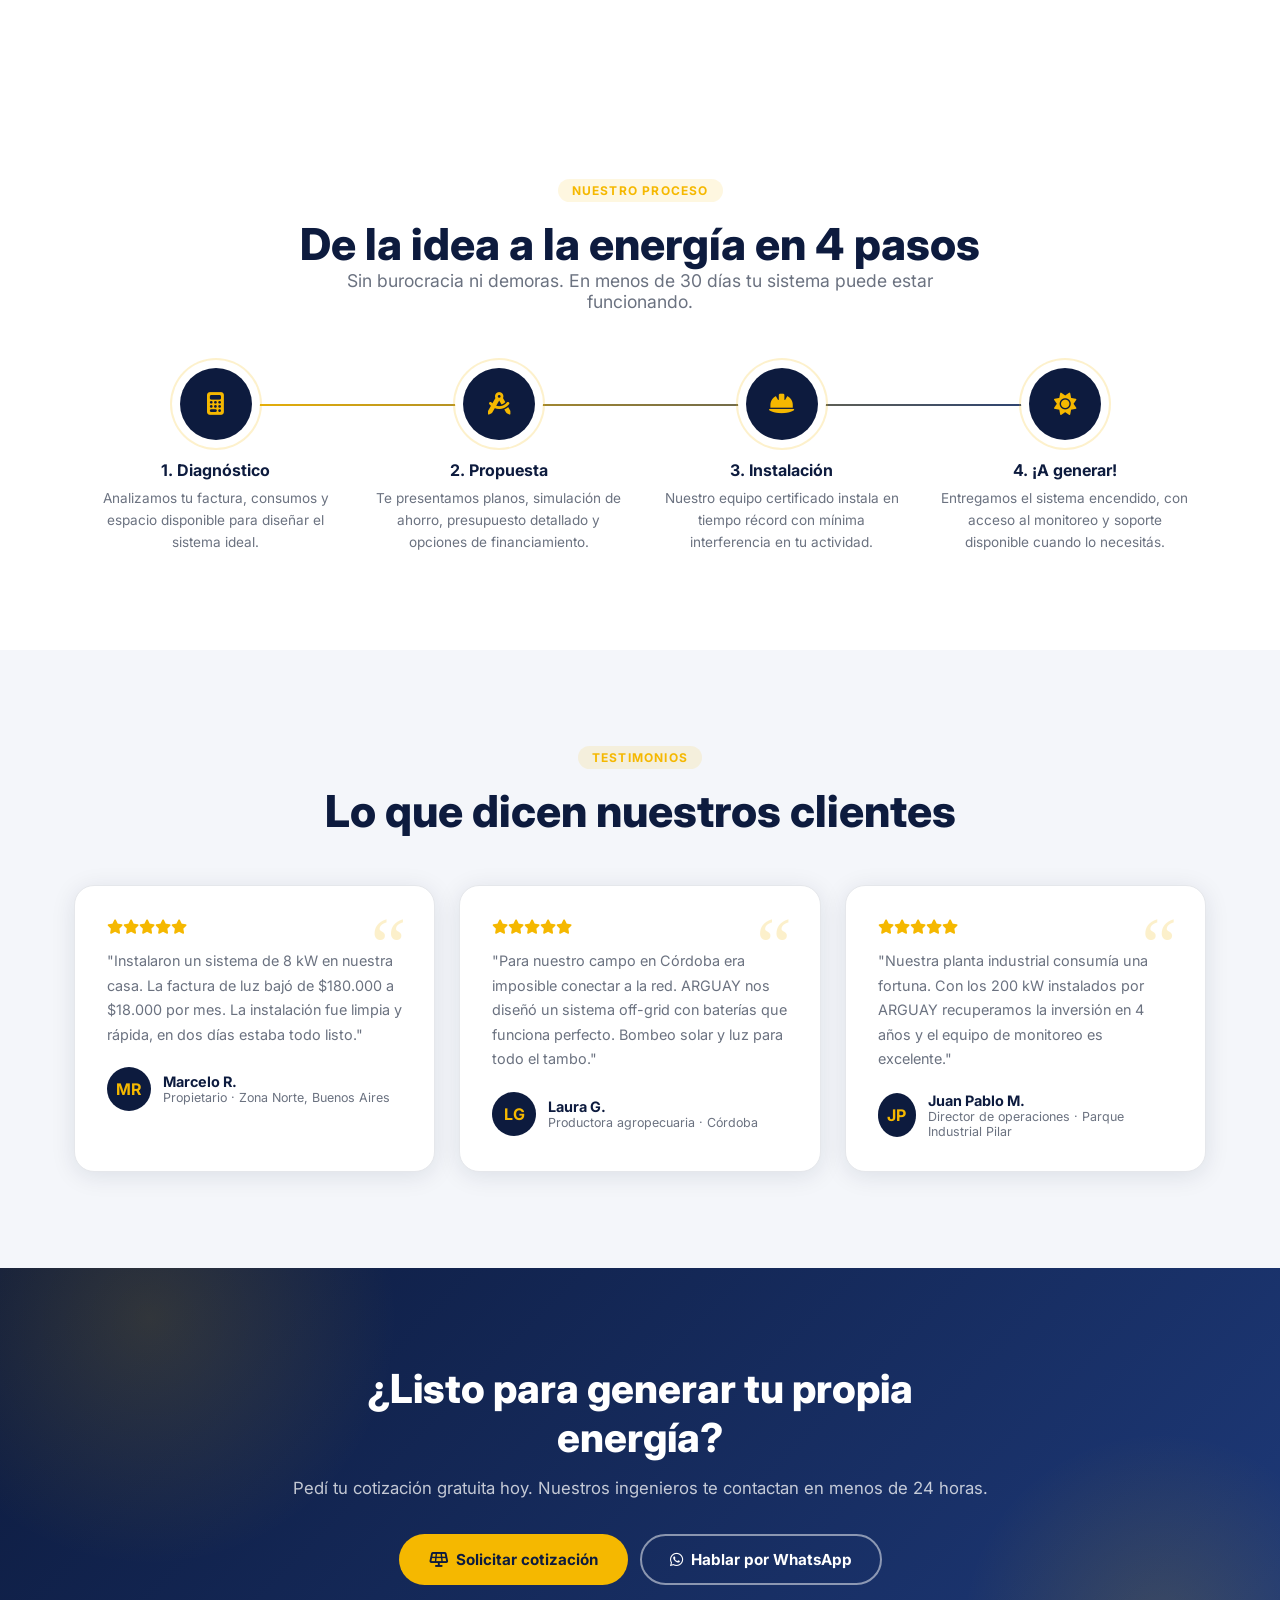
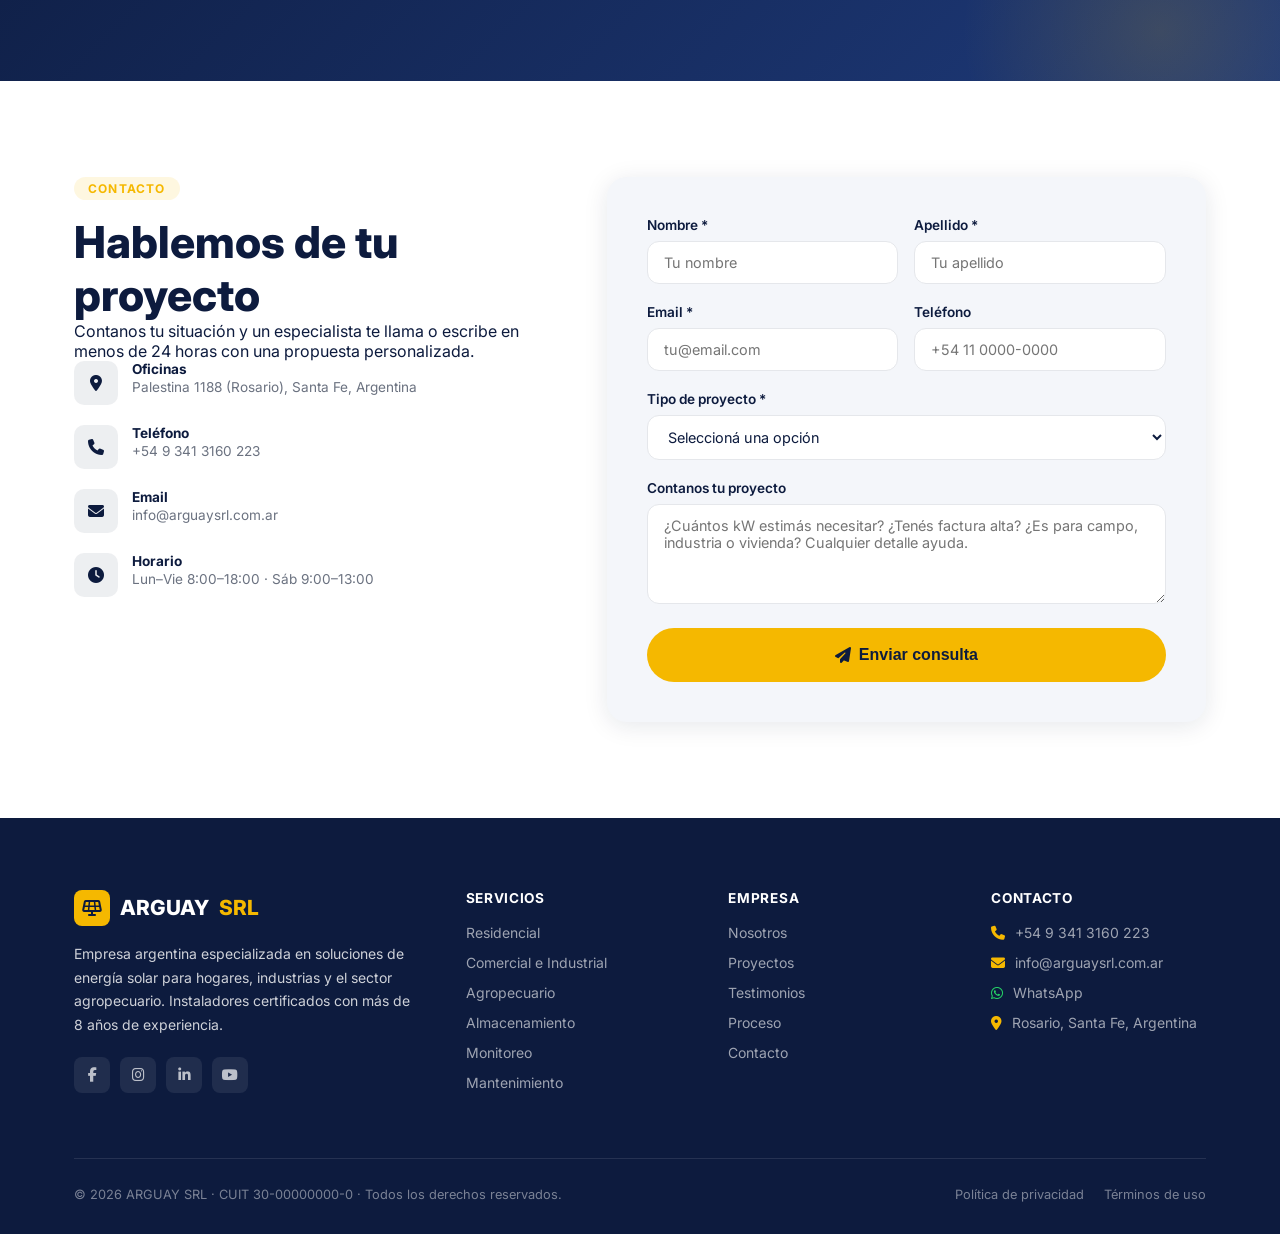
==== commit 67dba331: "Remove clientes/logos marquee section Co-Authored-By: Claude Sonnet 4.6 <noreply@anthropic.com> Clau" ====
--- a/arguay-srl/index.html
+++ b/arguay-srl/index.html
@@ -477,37 +477,6 @@
       background: linear-gradient(135deg, #4a5568 0%, #718096 40%, #a0aec0 70%, #cbd5e0 100%);
     }
 
-    /* ========== CLIENTES ========== */
-    #clientes { background: var(--gris-bg); padding: 64px 0; }
-    .clientes-titulo {
-      text-align: center;
-      font-size: .85rem;
-      font-weight: 700;
-      letter-spacing: .1em;
-      text-transform: uppercase;
-      color: var(--gris-texto);
-      margin-bottom: 40px;
-    }
-    .clientes-track-wrap { overflow: hidden; }
-    .clientes-track {
-      display: flex;
-      gap: 64px;
-      align-items: center;
-      animation: slide 22s linear infinite;
-      width: max-content;
-    }
-    .clientes-track img {
-      height: 36px;
-      width: auto;
-      filter: grayscale(1);
-      opacity: .5;
-      transition: filter .3s, opacity .3s;
-    }
-    .clientes-track img:hover { filter: none; opacity: 1; }
-    @keyframes slide {
-      from { transform: translateX(0); }
-      to   { transform: translateX(-50%); }
-    }
 
     /* ========== PROCESO ========== */
     #proceso { background: var(--blanco); }
@@ -1132,27 +1101,6 @@
   </div>
 </section>
 
-<!-- ===================== CLIENTES ===================== -->
-<section id="clientes" class="section-sm">
-  <div class="container">
-    <p class="clientes-titulo">Empresas que confían en ARGUAY SRL</p>
-    <div class="clientes-track-wrap">
-      <div class="clientes-track">
-        <img src="assets/logo-finexpro.png" alt="FinexPro" />
-        <img src="assets/logo-intermepro.png" alt="Intermepro" />
-        <img src="assets/logo-finexpro.png" alt="FinexPro" />
-        <img src="assets/logo-intermepro.png" alt="Intermepro" />
-        <img src="assets/logo-finexpro.png" alt="FinexPro" />
-        <img src="assets/logo-intermepro.png" alt="Intermepro" />
-        <!-- duplicados para loop infinito -->
-        <img src="assets/logo-finexpro.png" alt="FinexPro" />
-        <img src="assets/logo-intermepro.png" alt="Intermepro" />
-        <img src="assets/logo-finexpro.png" alt="FinexPro" />
-        <img src="assets/logo-intermepro.png" alt="Intermepro" />
-      </div>
-    </div>
-  </div>
-</section>
 
 <!-- ===================== PROCESO ===================== -->
 <section id="proceso" class="section">
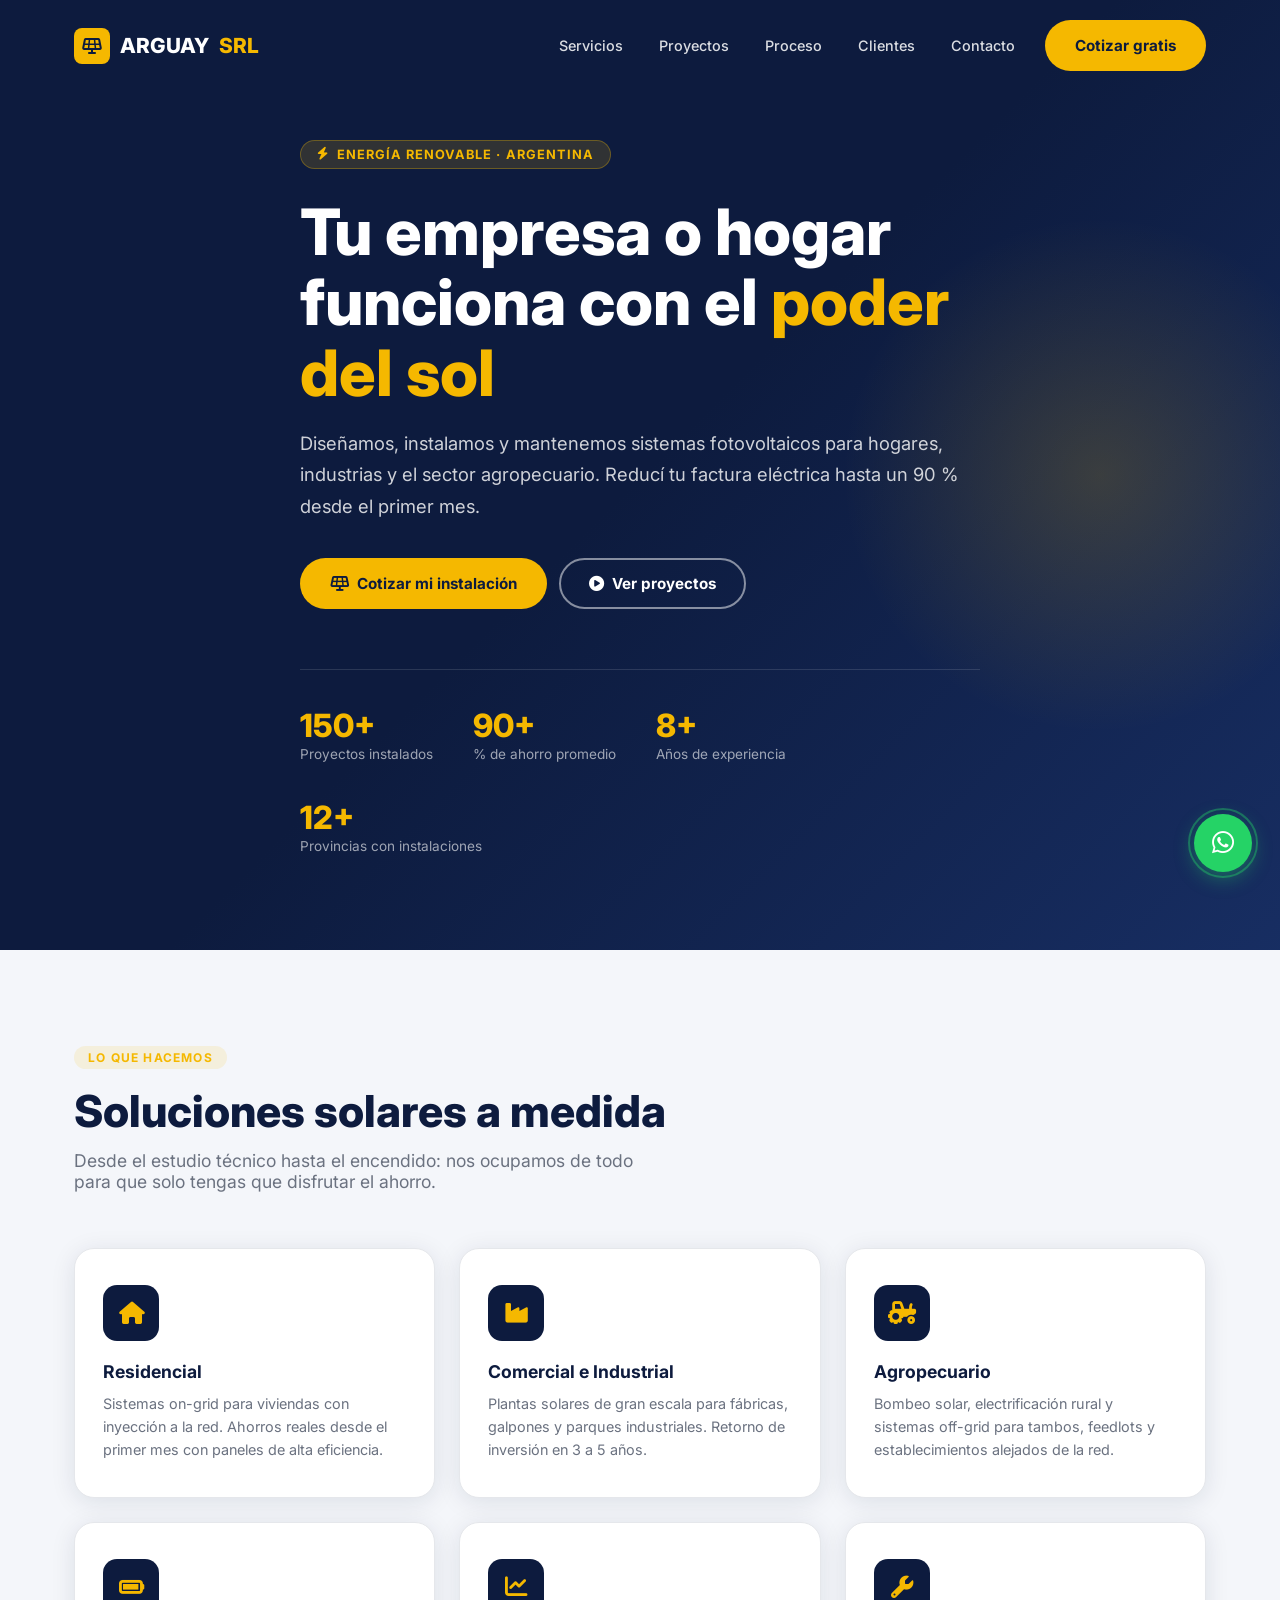
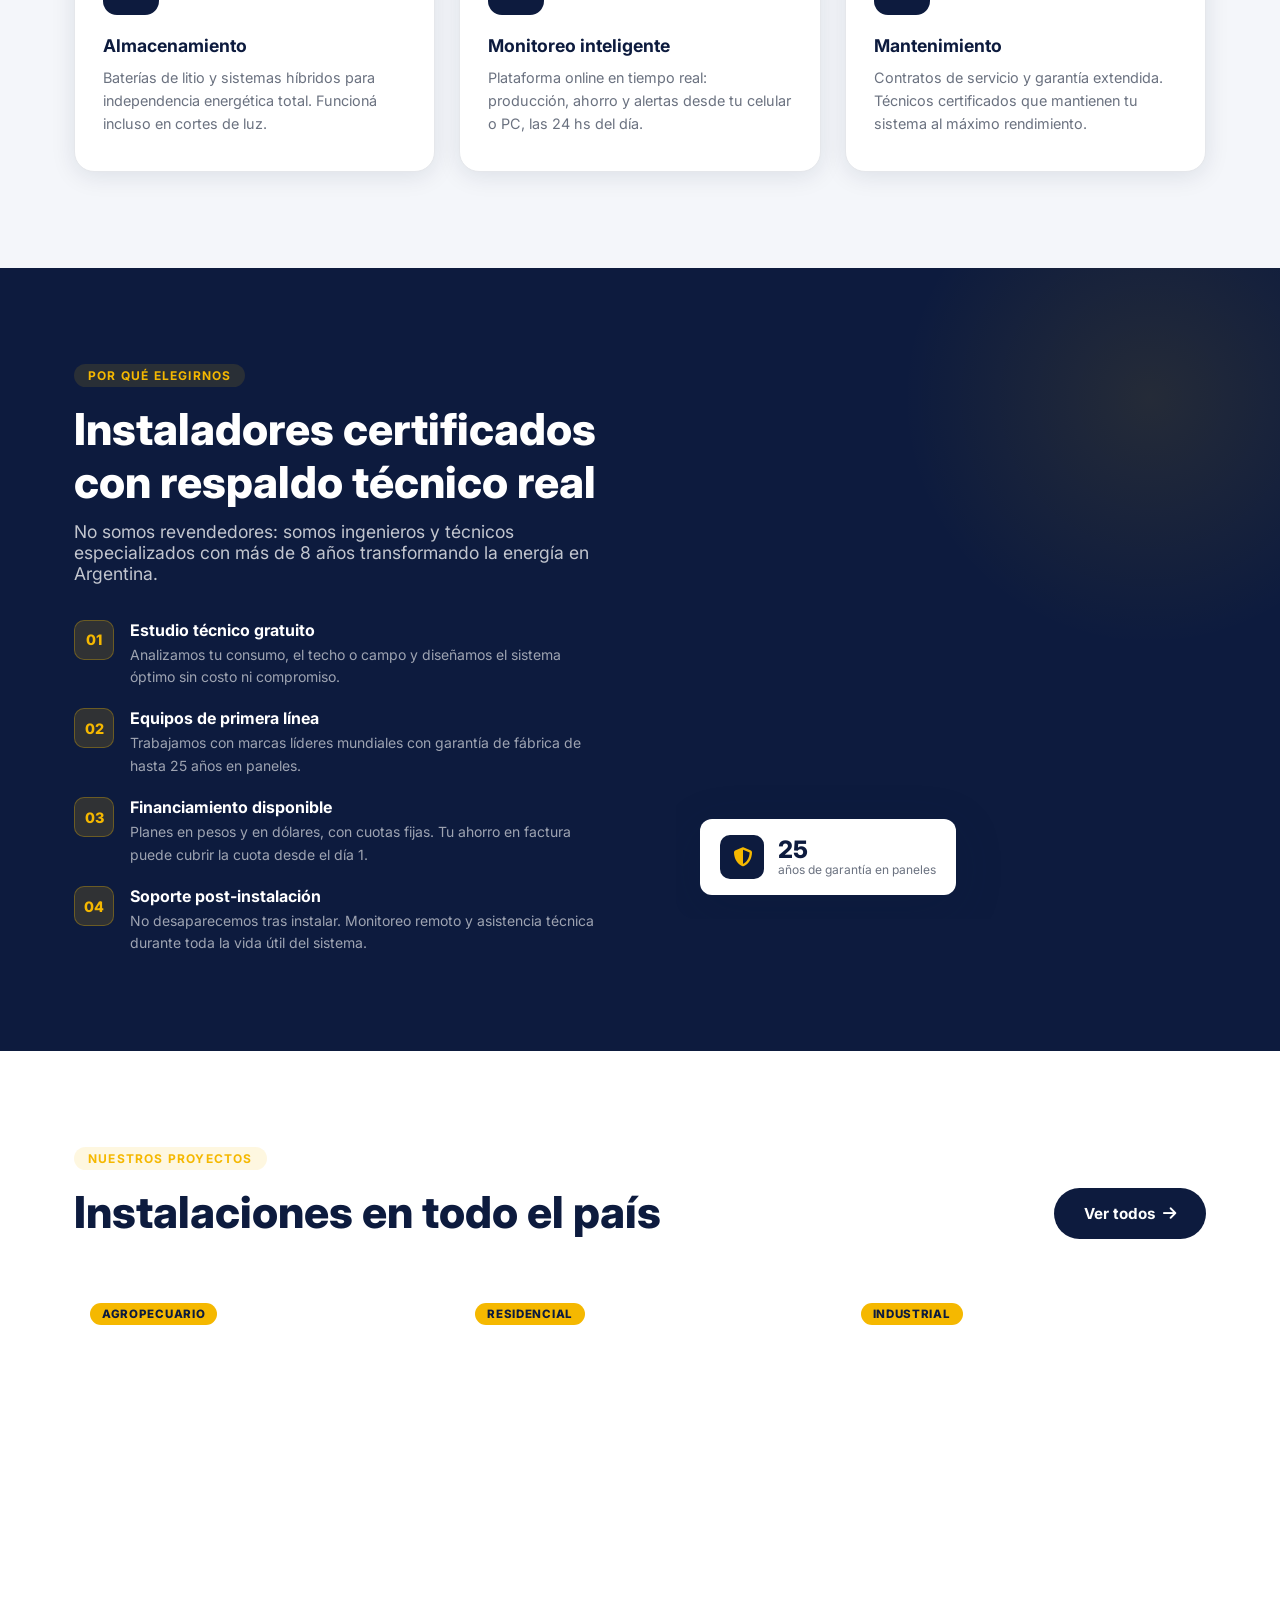
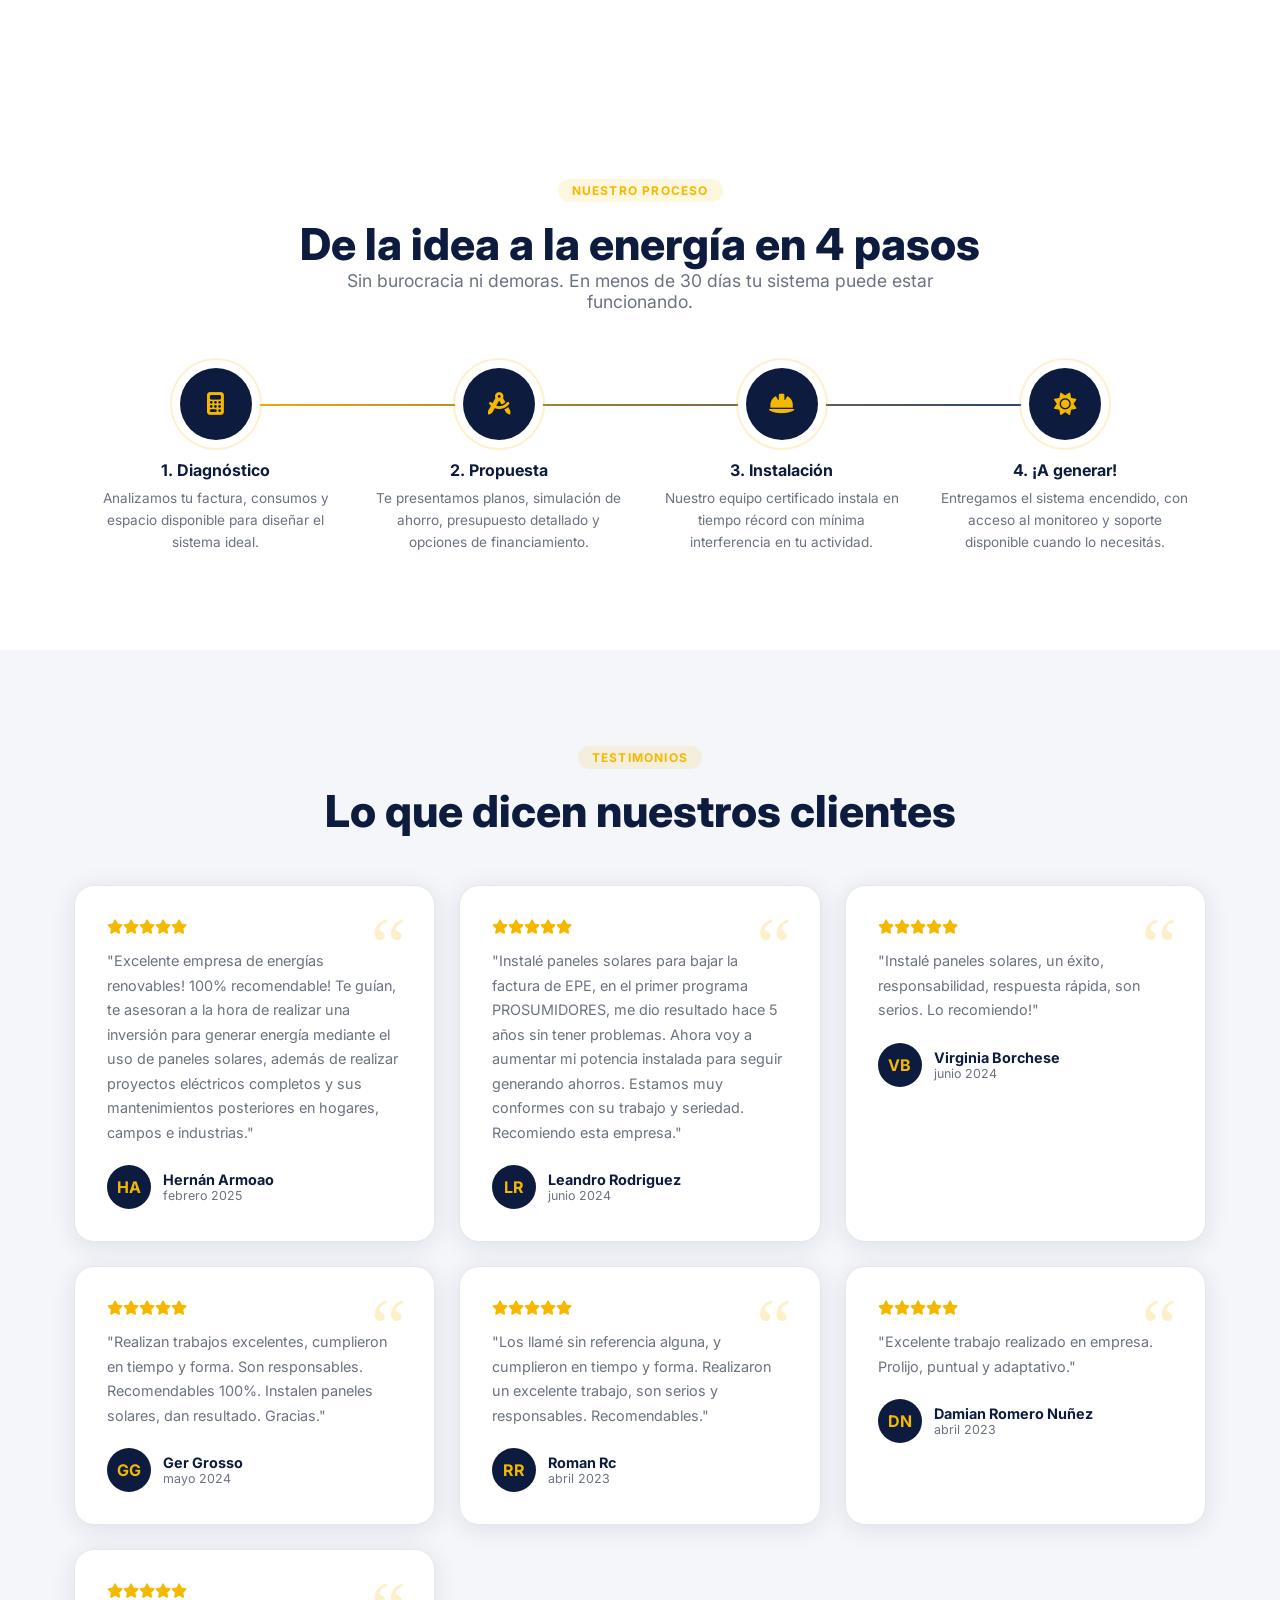
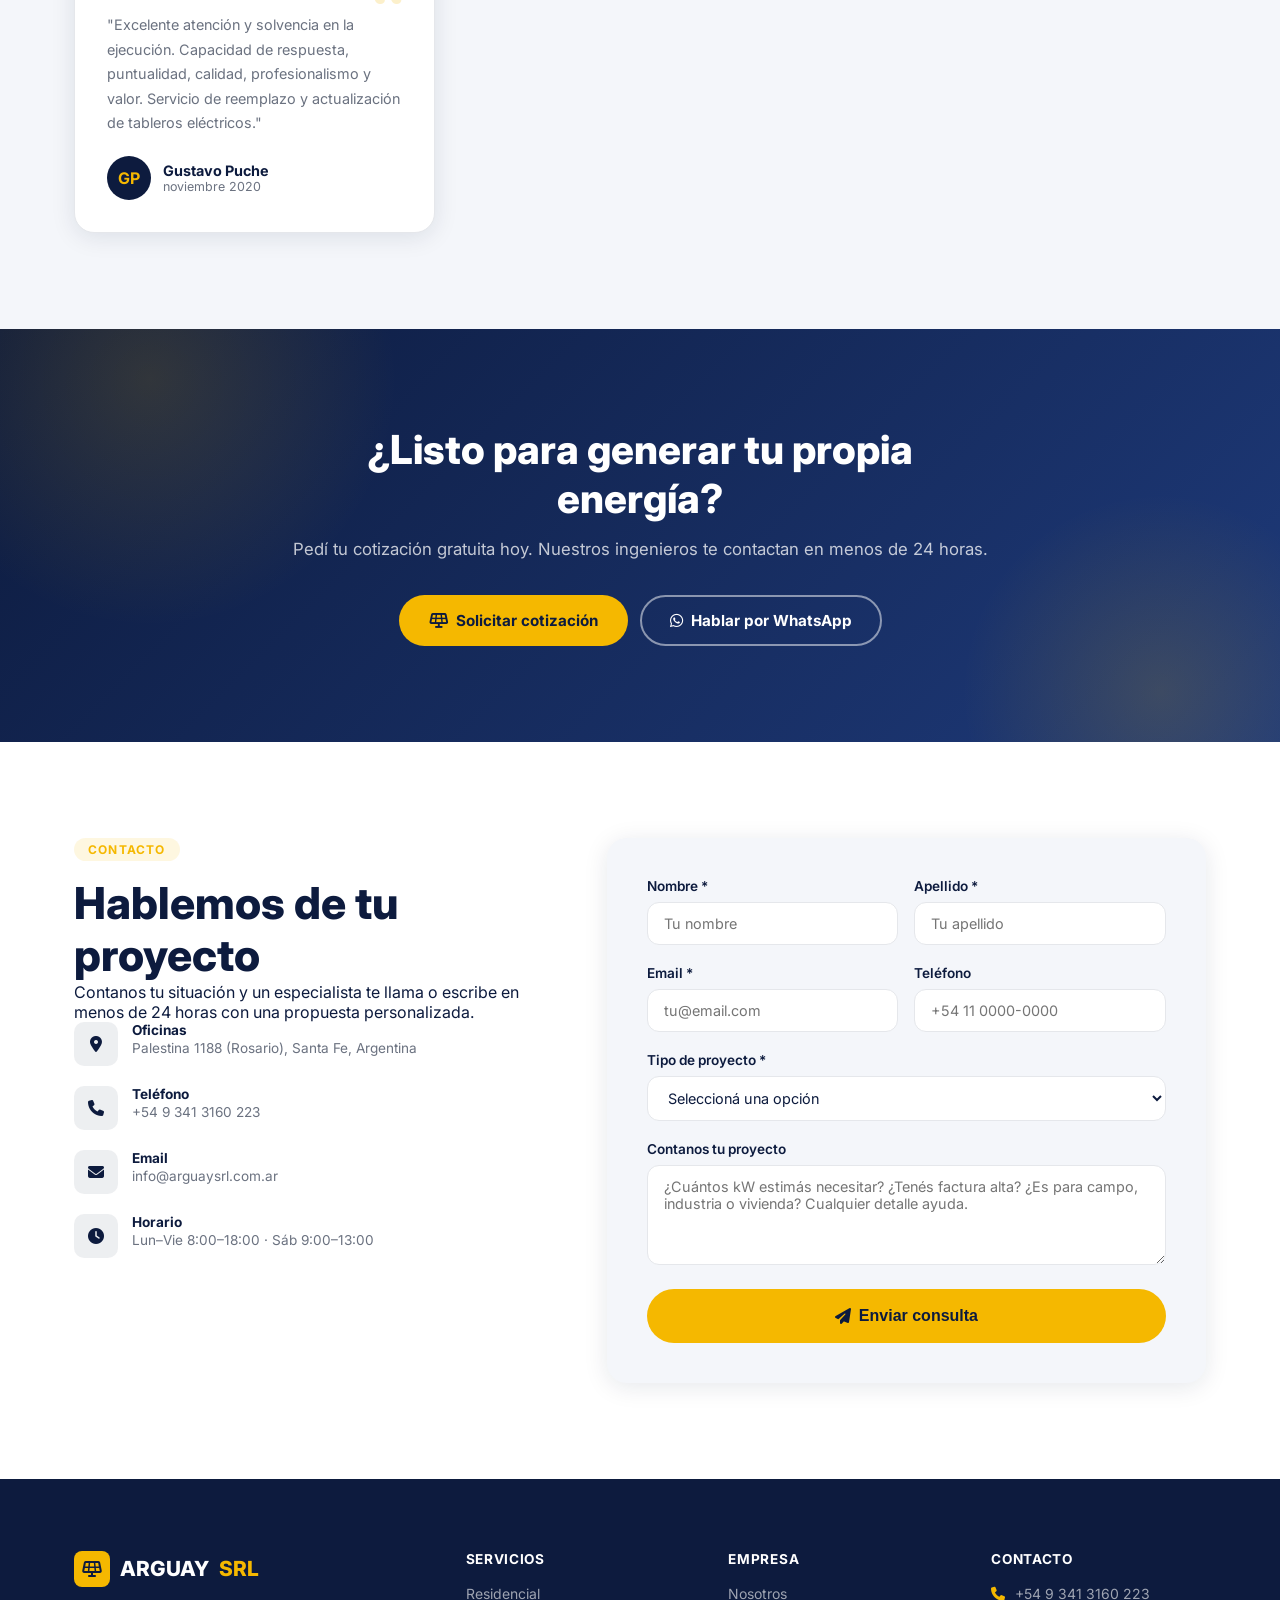
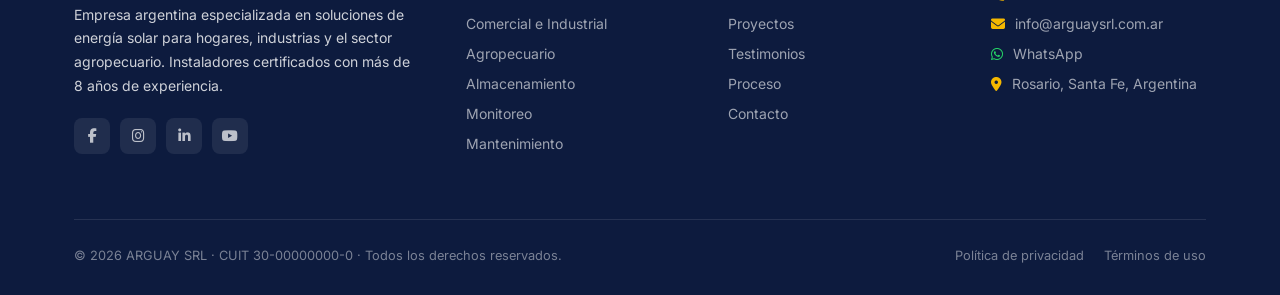
==== commit bc781eaa: "Replace testimonials with 7 real Google reviews Opiniones reales de clientes verificados con nombre," ====
--- a/arguay-srl/index.html
+++ b/arguay-srl/index.html
@@ -521,9 +521,15 @@
     #testimonios { background: var(--gris-bg); }
     .testimonios-grid {
       display: grid;
-      grid-template-columns: repeat(auto-fit, minmax(300px, 1fr));
+      grid-template-columns: repeat(3, 1fr);
       gap: 24px;
       margin-top: 48px;
+    }
+    @media (max-width: 1024px) {
+      .testimonios-grid { grid-template-columns: repeat(2, 1fr); }
+    }
+    @media (max-width: 600px) {
+      .testimonios-grid { grid-template-columns: 1fr; }
     }
     .testimonio-card {
       background: var(--blanco);
@@ -1143,39 +1149,91 @@
       <h2 class="h2">Lo que dicen nuestros clientes</h2>
     </div>
     <div class="testimonios-grid">
+
       <div class="testimonio-card reveal">
         <div class="estrellas"><i class="fas fa-star"></i><i class="fas fa-star"></i><i class="fas fa-star"></i><i class="fas fa-star"></i><i class="fas fa-star"></i></div>
-        <p>"Instalaron un sistema de 8 kW en nuestra casa. La factura de luz bajó de $180.000 a $18.000 por mes. La instalación fue limpia y rápida, en dos días estaba todo listo."</p>
+        <p>"Excelente empresa de energías renovables! 100% recomendable! Te guían, te asesoran a la hora de realizar una inversión para generar energía mediante el uso de paneles solares, además de realizar proyectos eléctricos completos y sus mantenimientos posteriores en hogares, campos e industrias."</p>
         <div class="testimonio-autor">
-          <div class="autor-avatar">MR</div>
+          <div class="autor-avatar">HA</div>
           <div>
-            <div class="autor-nombre">Marcelo R.</div>
-            <div class="autor-cargo">Propietario · Zona Norte, Buenos Aires</div>
-          </div>
-        </div>
-      </div>
+            <div class="autor-nombre">Hernán Armoao</div>
+            <div class="autor-cargo">febrero 2025</div>
+          </div>
+        </div>
+      </div>
+
       <div class="testimonio-card reveal">
         <div class="estrellas"><i class="fas fa-star"></i><i class="fas fa-star"></i><i class="fas fa-star"></i><i class="fas fa-star"></i><i class="fas fa-star"></i></div>
-        <p>"Para nuestro campo en Córdoba era imposible conectar a la red. ARGUAY nos diseñó un sistema off-grid con baterías que funciona perfecto. Bombeo solar y luz para todo el tambo."</p>
+        <p>"Instalé paneles solares para bajar la factura de EPE, en el primer programa PROSUMIDORES, me dio resultado hace 5 años sin tener problemas. Ahora voy a aumentar mi potencia instalada para seguir generando ahorros. Estamos muy conformes con su trabajo y seriedad. Recomiendo esta empresa."</p>
         <div class="testimonio-autor">
-          <div class="autor-avatar">LG</div>
+          <div class="autor-avatar">LR</div>
           <div>
-            <div class="autor-nombre">Laura G.</div>
-            <div class="autor-cargo">Productora agropecuaria · Córdoba</div>
-          </div>
-        </div>
-      </div>
+            <div class="autor-nombre">Leandro Rodriguez</div>
+            <div class="autor-cargo">junio 2024</div>
+          </div>
+        </div>
+      </div>
+
       <div class="testimonio-card reveal">
         <div class="estrellas"><i class="fas fa-star"></i><i class="fas fa-star"></i><i class="fas fa-star"></i><i class="fas fa-star"></i><i class="fas fa-star"></i></div>
-        <p>"Nuestra planta industrial consumía una fortuna. Con los 200 kW instalados por ARGUAY recuperamos la inversión en 4 años y el equipo de monitoreo es excelente."</p>
+        <p>"Instalé paneles solares, un éxito, responsabilidad, respuesta rápida, son serios. Lo recomiendo!"</p>
         <div class="testimonio-autor">
-          <div class="autor-avatar">JP</div>
+          <div class="autor-avatar">VB</div>
           <div>
-            <div class="autor-nombre">Juan Pablo M.</div>
-            <div class="autor-cargo">Director de operaciones · Parque Industrial Pilar</div>
-          </div>
-        </div>
-      </div>
+            <div class="autor-nombre">Virginia Borchese</div>
+            <div class="autor-cargo">junio 2024</div>
+          </div>
+        </div>
+      </div>
+
+      <div class="testimonio-card reveal">
+        <div class="estrellas"><i class="fas fa-star"></i><i class="fas fa-star"></i><i class="fas fa-star"></i><i class="fas fa-star"></i><i class="fas fa-star"></i></div>
+        <p>"Realizan trabajos excelentes, cumplieron en tiempo y forma. Son responsables. Recomendables 100%. Instalen paneles solares, dan resultado. Gracias."</p>
+        <div class="testimonio-autor">
+          <div class="autor-avatar">GG</div>
+          <div>
+            <div class="autor-nombre">Ger Grosso</div>
+            <div class="autor-cargo">mayo 2024</div>
+          </div>
+        </div>
+      </div>
+
+      <div class="testimonio-card reveal">
+        <div class="estrellas"><i class="fas fa-star"></i><i class="fas fa-star"></i><i class="fas fa-star"></i><i class="fas fa-star"></i><i class="fas fa-star"></i></div>
+        <p>"Los llamé sin referencia alguna, y cumplieron en tiempo y forma. Realizaron un excelente trabajo, son serios y responsables. Recomendables."</p>
+        <div class="testimonio-autor">
+          <div class="autor-avatar">RR</div>
+          <div>
+            <div class="autor-nombre">Roman Rc</div>
+            <div class="autor-cargo">abril 2023</div>
+          </div>
+        </div>
+      </div>
+
+      <div class="testimonio-card reveal">
+        <div class="estrellas"><i class="fas fa-star"></i><i class="fas fa-star"></i><i class="fas fa-star"></i><i class="fas fa-star"></i><i class="fas fa-star"></i></div>
+        <p>"Excelente trabajo realizado en empresa. Prolijo, puntual y adaptativo."</p>
+        <div class="testimonio-autor">
+          <div class="autor-avatar">DN</div>
+          <div>
+            <div class="autor-nombre">Damian Romero Nuñez</div>
+            <div class="autor-cargo">abril 2023</div>
+          </div>
+        </div>
+      </div>
+
+      <div class="testimonio-card reveal">
+        <div class="estrellas"><i class="fas fa-star"></i><i class="fas fa-star"></i><i class="fas fa-star"></i><i class="fas fa-star"></i><i class="fas fa-star"></i></div>
+        <p>"Excelente atención y solvencia en la ejecución. Capacidad de respuesta, puntualidad, calidad, profesionalismo y valor. Servicio de reemplazo y actualización de tableros eléctricos."</p>
+        <div class="testimonio-autor">
+          <div class="autor-avatar">GP</div>
+          <div>
+            <div class="autor-nombre">Gustavo Puche</div>
+            <div class="autor-cargo">noviembre 2020</div>
+          </div>
+        </div>
+      </div>
+
     </div>
   </div>
 </section>
